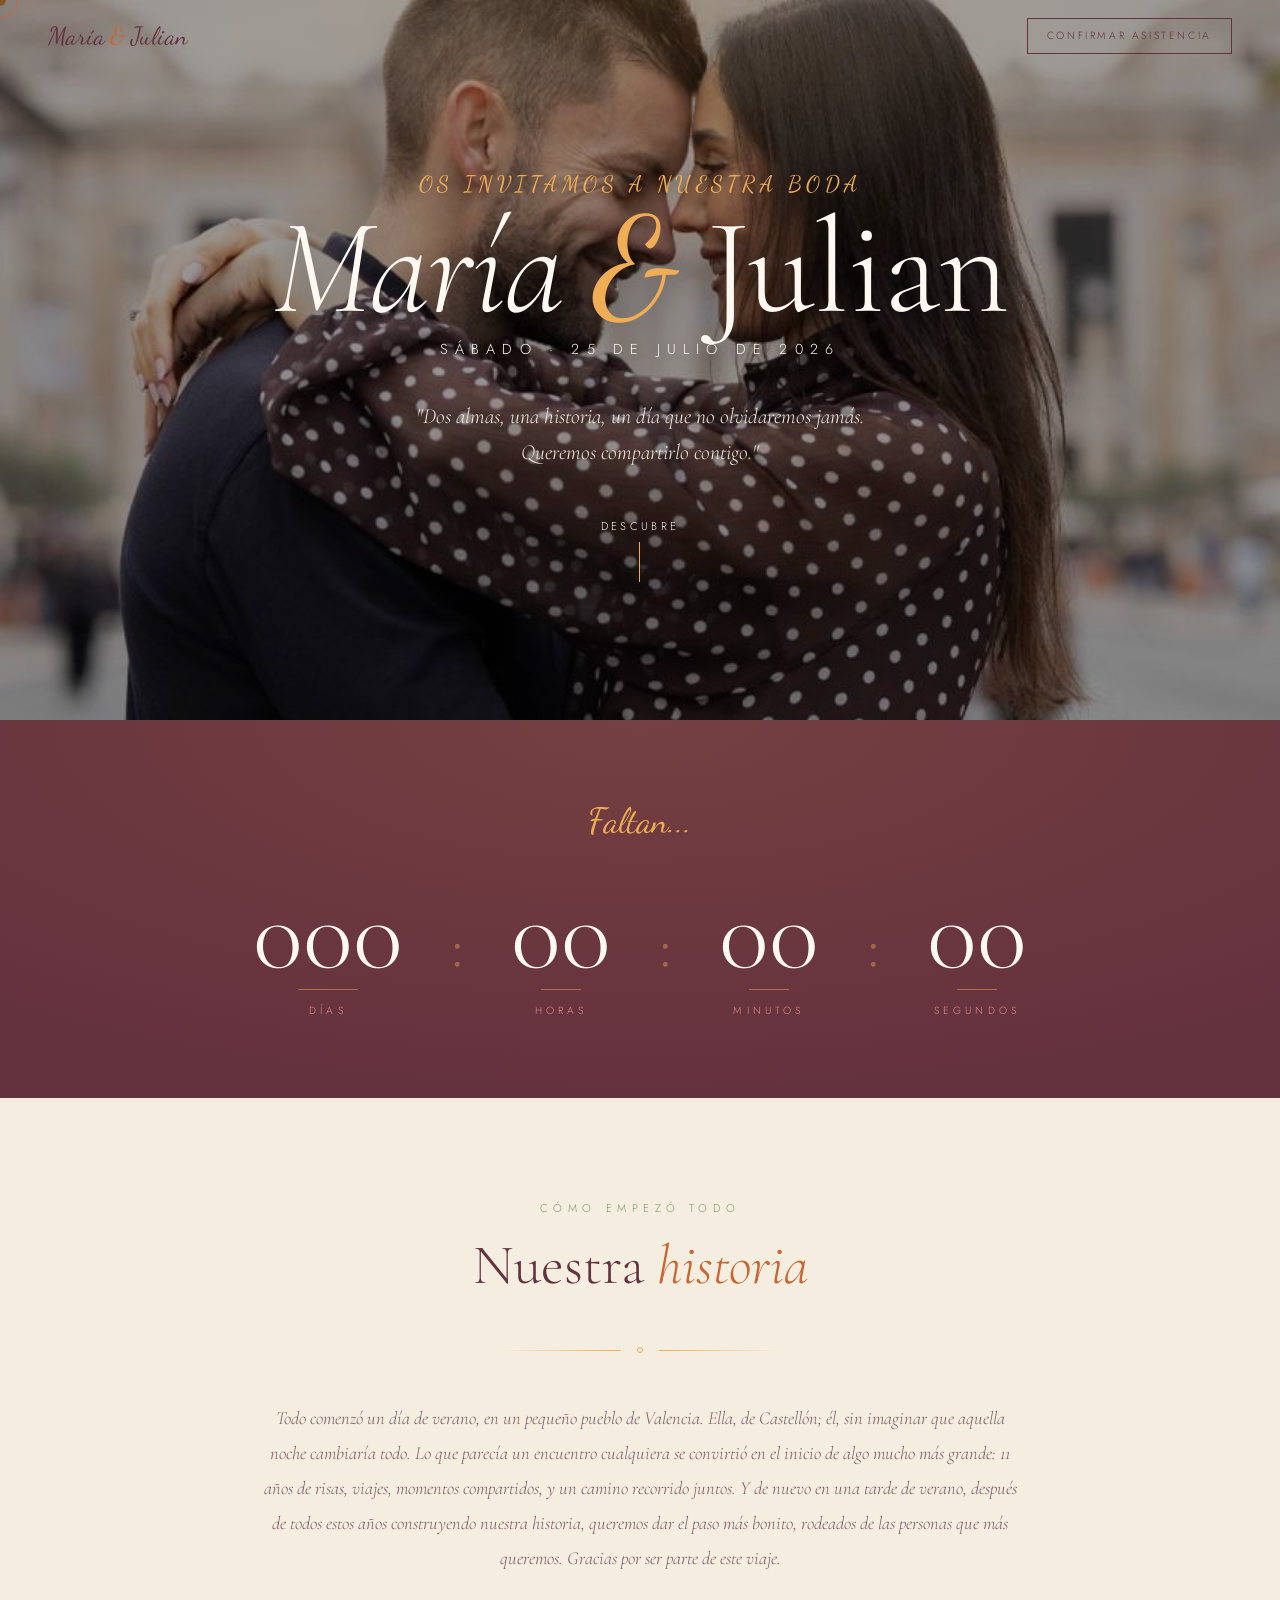
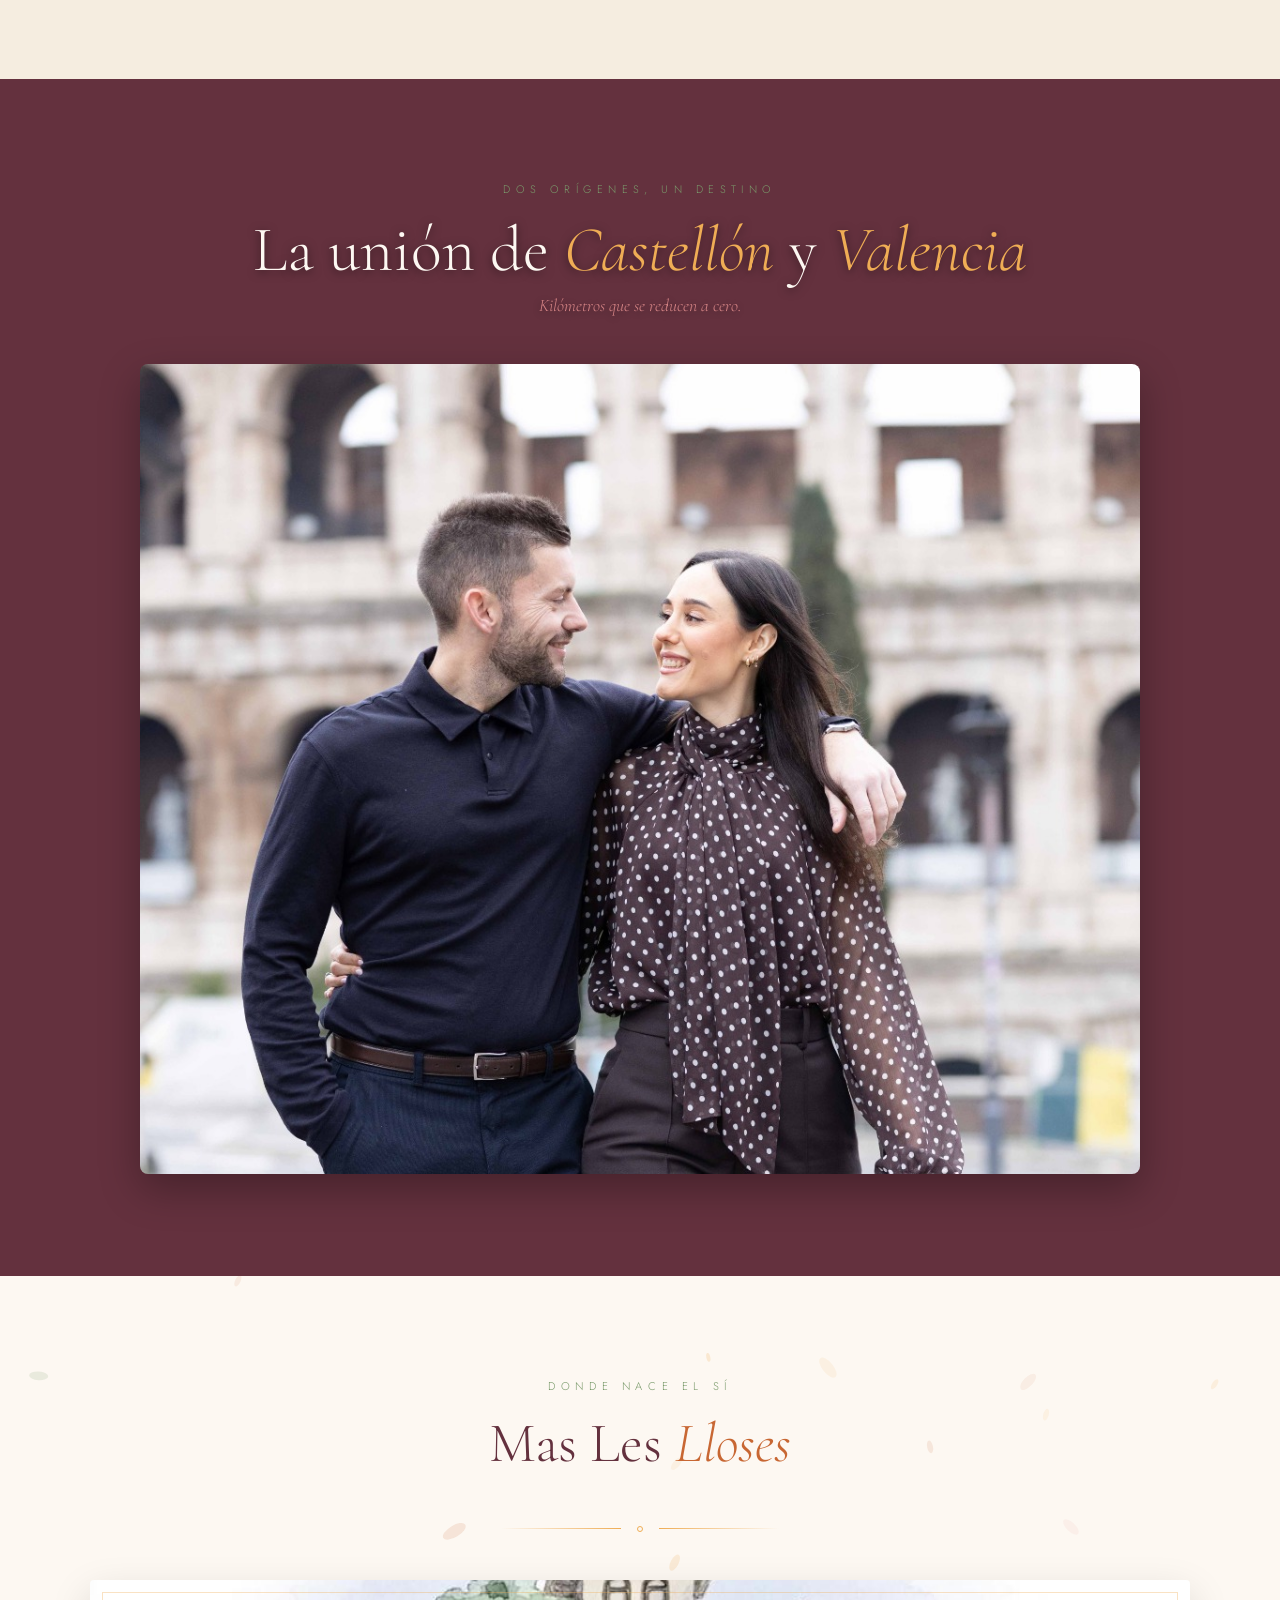
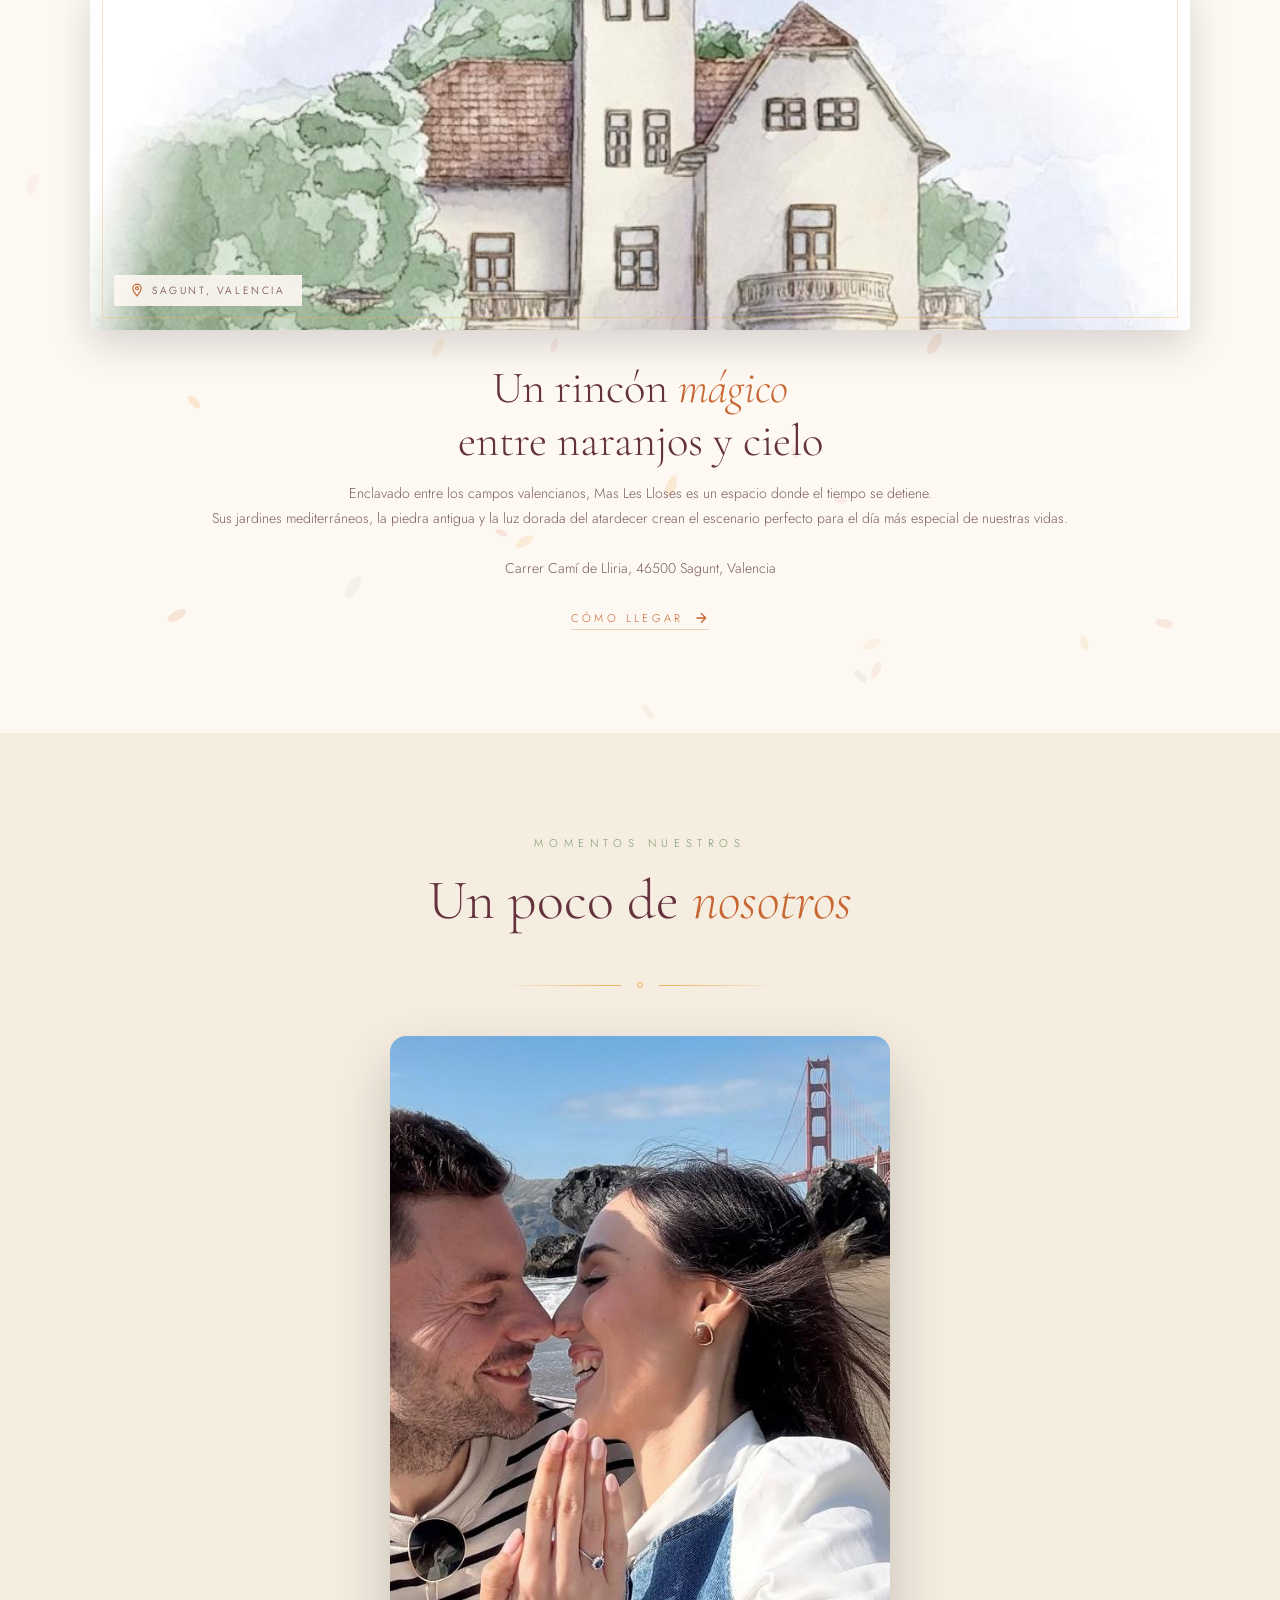
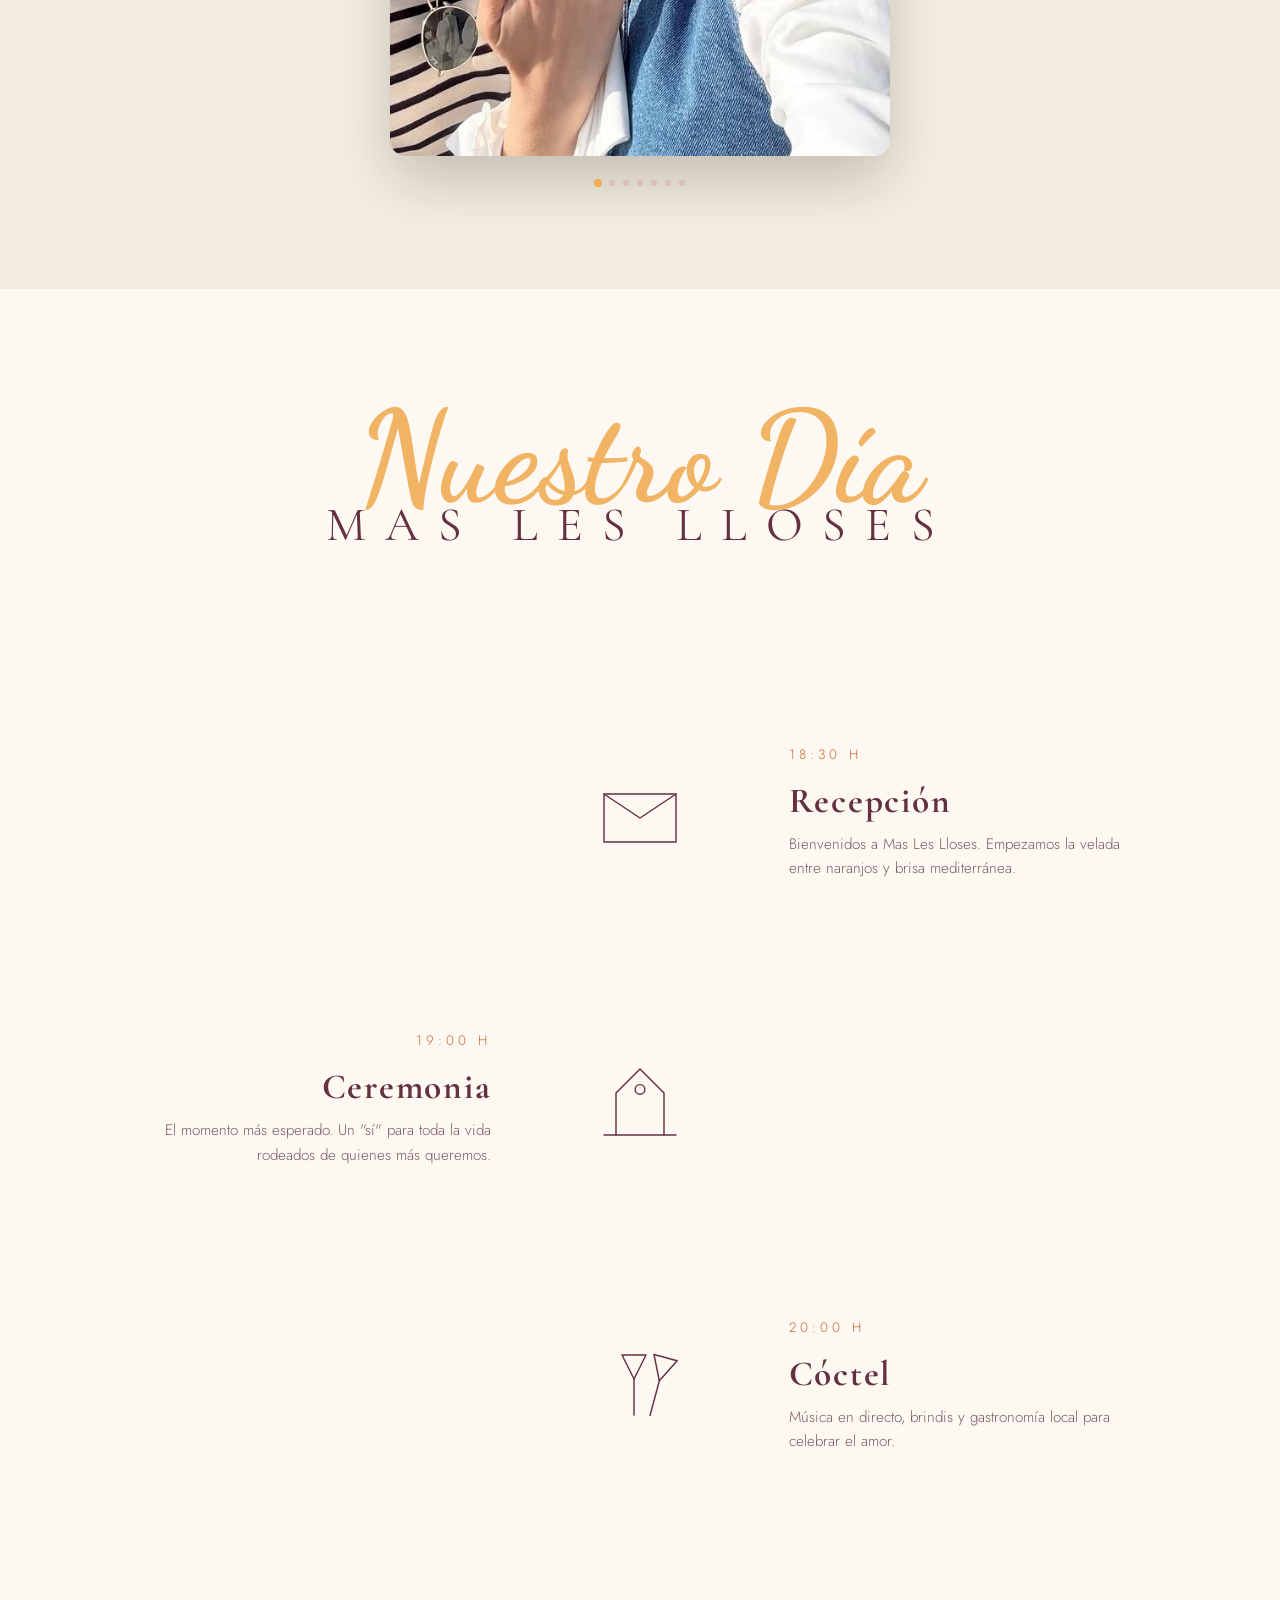
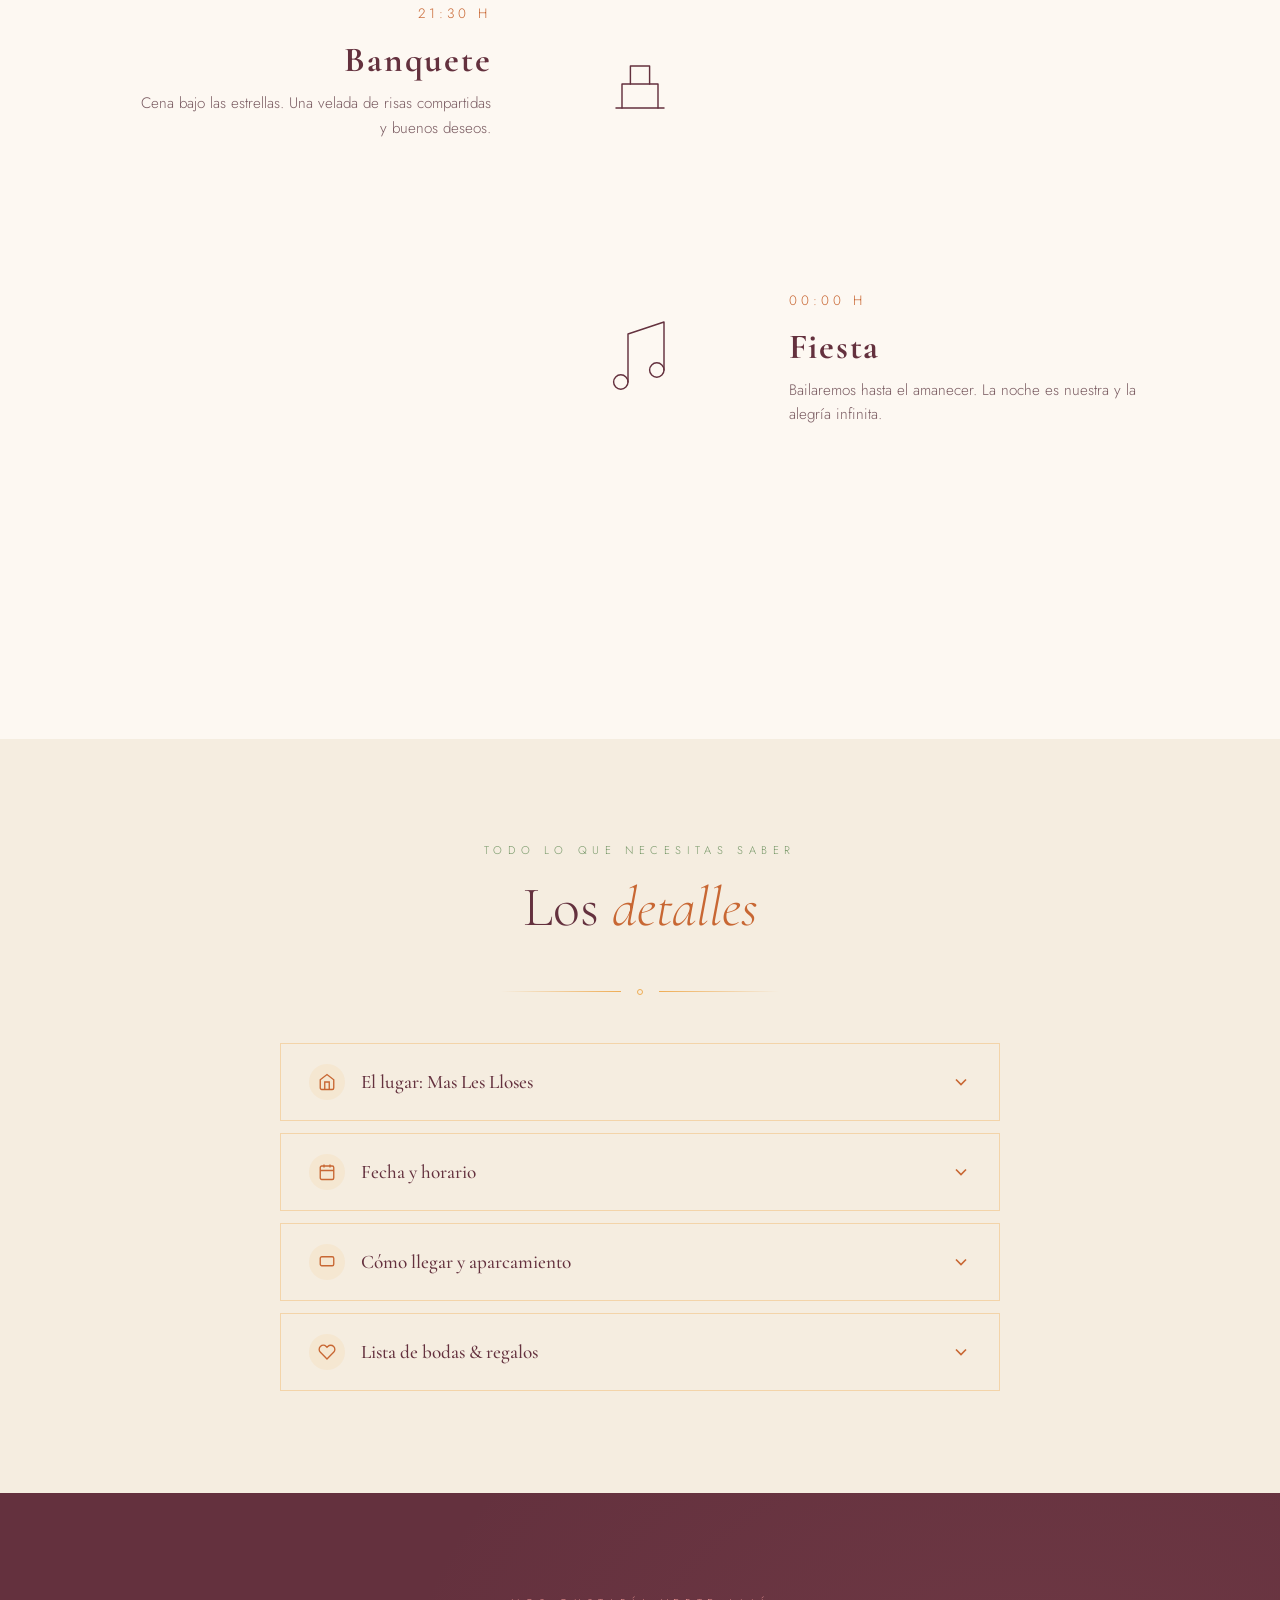
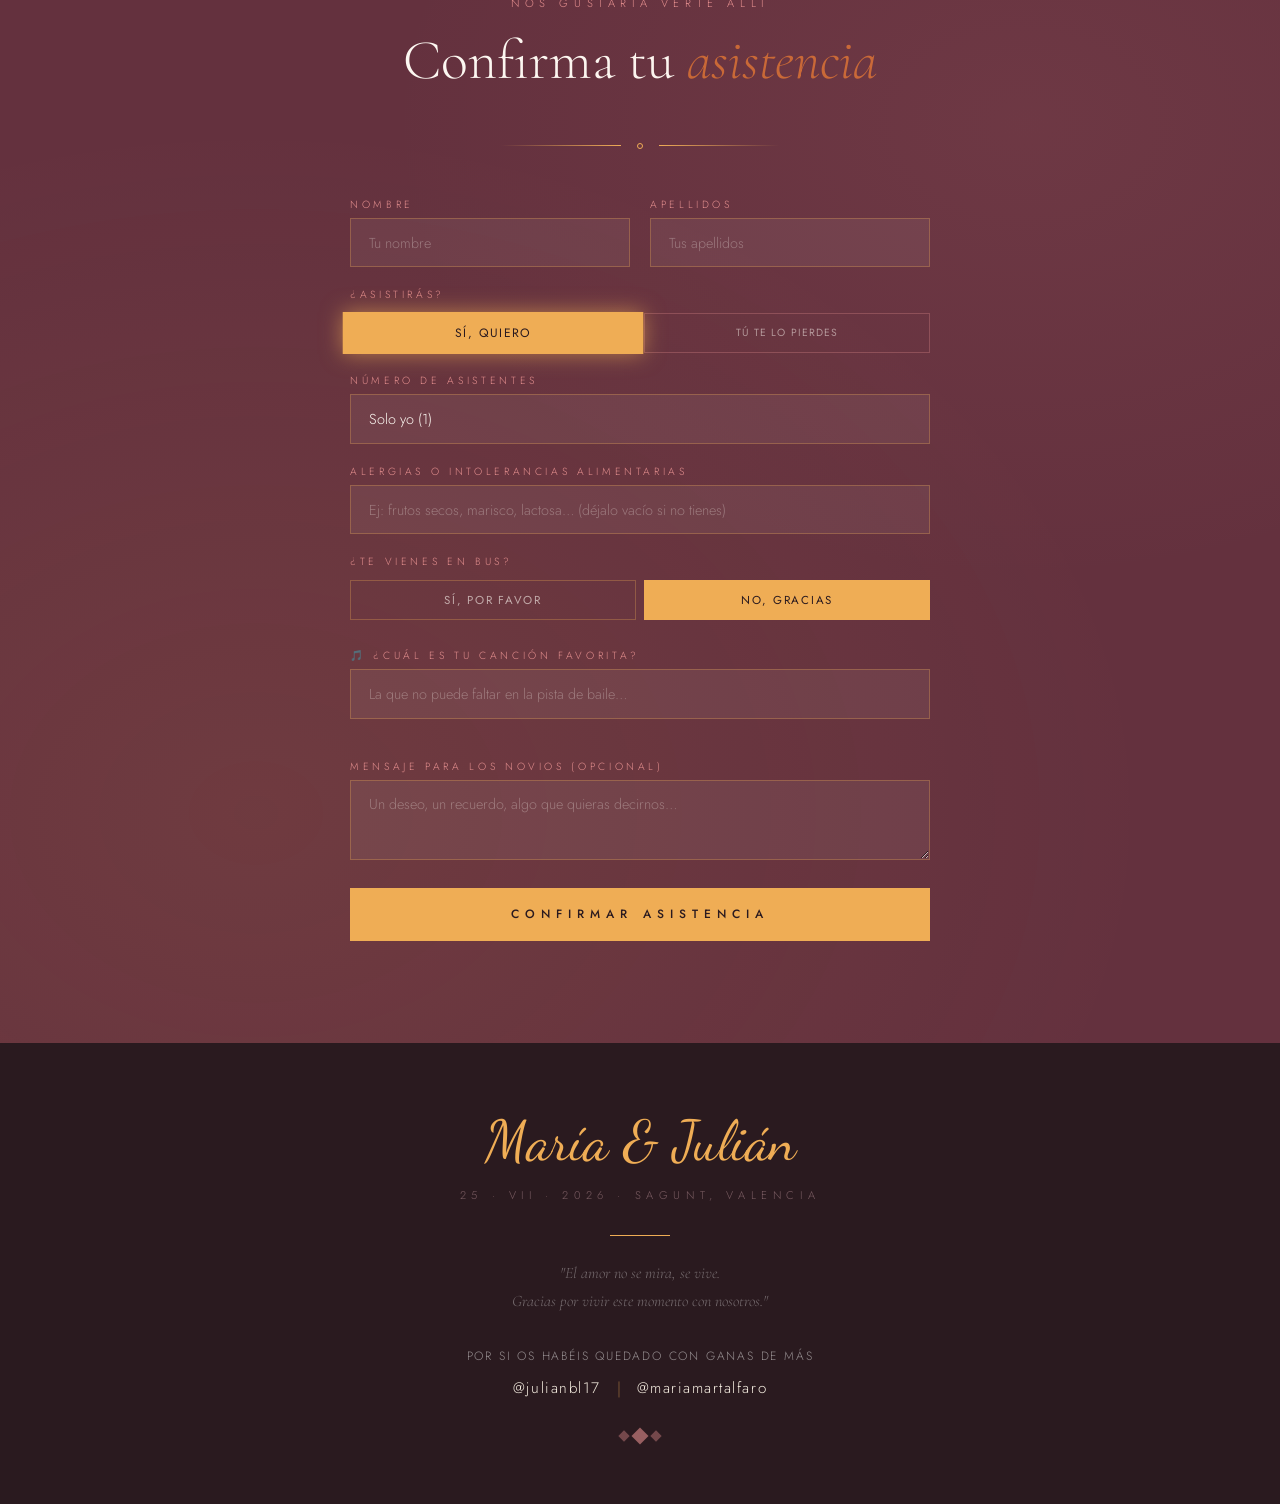
==== index.html @ cc4ea019 "Add Instagram links to footer" ====
<!DOCTYPE html>
<html lang="es">

<head>
  <meta charset="UTF-8" />
  <meta name="viewport" content="width=device-width, initial-scale=1.0" />
  <title>Boda de María y Julián | La unión perfecta entre Castellón y Valencia</title>
  <meta name="description"
    content="Acompáñanos a la boda de María y Julián el 25 de julio de 2026 en Mas Les Lloses, Sagunt. Celebramos la unión perfecta entre Castellón y Valencia.">
  <link rel="preconnect" href="https://fonts.googleapis.com" />
  <link rel="preconnect" href="https://fonts.gstatic.com" crossorigin />
  <link
    href="https://fonts.googleapis.com/css2?family=Cormorant+Garamond:ital,wght@0,300;0,400;0,500;0,600;1,300;1,400;1,500&family=Dancing+Script:wght@400;600;700&family=Jost:wght@200;300;400;500&display=swap"
    rel="stylesheet" />

  <style>
    *,
    *::before,
    *::after {
      margin: 0;
      padding: 0;
      box-sizing: border-box
    }

    :root {
      --gold: #efad55;
      --amber: #c86733;
      --burgundy: #64313e;
      --blush: #e38e8e;
      --sage: #7a9a6b;
      --cream: #fdf8f2;
      --ivory: #f5ede0;
      --dark: #2a1a1f;
      --mid: #7a5c62;
      --light-sage: #d4e4cc;
      --ff-d: 'Cormorant Garamond', serif;
      --ff-s: 'Dancing Script', cursive;
      --ff-b: 'Jost', sans-serif;
    }

    html {
      scroll-behavior: smooth;
      overflow-x: hidden
    }

    body {
      background: var(--cream);
      color: var(--dark);
      font-family: var(--ff-b);
      font-weight: 300;
      overflow-x: hidden;
      cursor: none
    }

    /* CURSOR */
    .cursor {
      position: fixed;
      width: 12px;
      height: 12px;
      background: var(--gold);
      border-radius: 50%;
      pointer-events: none;
      z-index: 9999;
      transform: translate(-50%, -50%);
      transition: transform .15s ease;
      mix-blend-mode: multiply
    }

    .cursor-ring {
      position: fixed;
      width: 36px;
      height: 36px;
      border: 1.5px solid var(--amber);
      border-radius: 50%;
      pointer-events: none;
      z-index: 9998;
      transform: translate(-50%, -50%);
      transition: width .3s, height .3s
    }

    /* PETALS */
    #petalCanvas {
      position: fixed;
      top: 0;
      left: 0;
      width: 100%;
      height: 100%;
      pointer-events: none;
      z-index: 1;
      opacity: .5
    }

    /* PROGRESS */
    #progress-bar {
      position: fixed;
      top: 0;
      left: 0;
      height: 2px;
      background: linear-gradient(to right, var(--gold), var(--amber));
      z-index: 200;
      width: 0%;
      transition: width .1s
    }

    /* ── NAV: logo izquierda ── */
    nav {
      position: fixed;
      top: 0;
      left: 0;
      right: 0;
      z-index: 100;
      padding: 1.1rem clamp(1.2rem, 4vw, 3rem);
      display: flex;
      align-items: center;
      justify-content: flex-start;
      transition: background .4s, backdrop-filter .4s;
    }

    nav.scrolled {
      background: rgba(253, 248, 242, .93);
      backdrop-filter: blur(12px);
      box-shadow: 0 1px 0 rgba(239, 173, 85, .25)
    }

    .nav-logo {
      font-family: var(--ff-s);
      font-size: 1.55rem;
      color: var(--burgundy);
      text-decoration: none;
      cursor: pointer;
      letter-spacing: .02em;
      display: flex;
      align-items: center;
      gap: .15em;
    }

    .nav-logo .logo-amp {
      font-family: 'Dancing Script', cursive;
      font-weight: 400;
      font-size: 1.55rem;
      color: var(--amber);
      line-height: 1;
      margin: 0 .05em;
    }

    .nav-cta {
      font-family: var(--ff-b);
      font-size: .65rem;
      letter-spacing: .25em;
      text-transform: uppercase;
      color: var(--burgundy);
      text-decoration: none;
      border: 1px solid var(--burgundy);
      padding: .6rem 1.2rem;
      transition: all .3s;
      cursor: pointer;
      margin-left: auto
    }

    .nav-cta:hover {
      background: var(--burgundy);
      color: var(--cream)
    }

    /* HERO */
    .hero {
      min-height: 80vh;
      display: flex;
      align-items: center;
      justify-content: center;
      flex-direction: column;
      position: relative;
      background: linear-gradient(rgba(0, 0, 0, 0.4), rgba(0, 0, 0, 0.4)), url('img/portada.jpg.jpeg');
      background-size: cover;
      background-position: center;
      overflow: hidden;
      padding: 5rem 2rem 3rem;
      z-index: 2
    }

    .hero::before {
      content: '';
      position: absolute;
      inset: 0;
      background: radial-gradient(ellipse 80% 60% at 50% 0%, rgba(239, 173, 85, 0.15), transparent 70%)
    }

    .hero-ornament {
      font-family: var(--ff-s);
      font-size: clamp(1rem, 3vw, 1.4rem);
      color: var(--gold);
      letter-spacing: .2em;
      text-transform: uppercase;
      opacity: 0;
      animation: fadeUp .8s ease .2s forwards;
      text-shadow: 0 2px 10px rgba(0, 0, 0, 0.3)
    }

    .hero-names {
      font-family: var(--ff-d);
      font-size: clamp(3.5rem, 11vw, 8.5rem);
      font-weight: 300;
      line-height: .92;
      color: var(--cream);
      text-align: center;
      margin: .5rem 0 .6rem;
      opacity: 0;
      animation: fadeUp .9s ease .4s forwards;
      letter-spacing: -.01em;
      text-shadow: 0 10px 30px rgba(0, 0, 0, 0.4)
    }

    /* ── & grande y visible en el hero ── */
    .hero-ampersand {
      display: block;
      font-family: var(--ff-d);
      font-style: italic;
      font-weight: 300;
      font-size: clamp(3rem, 10vw, 8rem);
      color: var(--blush);
      line-height: .95;
      opacity: .85;
      letter-spacing: -.02em;
    }

    .hero-date {
      font-family: var(--ff-b);
      font-size: clamp(.7rem, 1.8vw, .9rem);
      letter-spacing: .5em;
      text-transform: uppercase;
      color: var(--cream);
      margin-bottom: 2.5rem;
      opacity: 0;
      animation: fadeUp .9s ease .6s forwards;
      text-shadow: 0 2px 10px rgba(0, 0, 0, 0.3)
    }

    .hero-divider {
      display: flex;
      align-items: center;
      gap: 1rem;
      margin: 1.2rem 0;
      opacity: 0;
      animation: fadeUp .9s ease .8s forwards
    }

    .hero-divider span {
      height: 1px;
      width: clamp(60px, 12vw, 140px);
      background: linear-gradient(to right, transparent, var(--gold), transparent)
    }

    .hero-divider svg {
      width: 26px;
      height: 26px;
      fill: var(--gold);
      stroke: none
    }

    .hero-tagline {
      font-family: var(--ff-d);
      font-style: italic;
      font-size: clamp(1rem, 2.5vw, 1.35rem);
      color: var(--ivory);
      text-align: center;
      max-width: 480px;
      line-height: 1.65;
      opacity: 0;
      animation: fadeUp .9s ease 1s forwards;
      margin-bottom: 3rem;
      text-shadow: 0 4px 15px rgba(0, 0, 0, 0.3)
    }

    .scroll-cta {
      display: flex;
      flex-direction: column;
      align-items: center;
      gap: .5rem;
      opacity: 0;
      animation: fadeUp .9s ease 1.2s forwards;
      font-family: var(--ff-b);
      font-size: .7rem;
      letter-spacing: .3em;
      text-transform: uppercase;
      color: var(--cream)
    }

    .scroll-cta .arrow-down {
      width: 1px;
      height: 40px;
      background: var(--gold);
      animation: scrollPulse 1.8s ease-in-out infinite
    }

    /* COUNTDOWN */
    .countdown-section {
      background: var(--burgundy);
      padding: 5rem 2rem;
      text-align: center;
      position: relative;
      z-index: 2;
      overflow: hidden
    }

    .countdown-section::before {
      content: '';
      position: absolute;
      inset: 0;
      background: radial-gradient(ellipse 80% 100% at 50% 0%, rgba(239, 173, 85, .12), transparent)
    }

    .countdown-label {
      font-family: var(--ff-s);
      font-size: clamp(1.5rem, 4vw, 2.2rem);
      color: var(--gold);
      margin-bottom: 2.5rem;
      position: relative
    }

    .countdown-grid {
      display: flex;
      justify-content: center;
      gap: clamp(1rem, 4vw, 3rem);
      flex-wrap: wrap;
      position: relative
    }

    .countdown-item {
      display: flex;
      flex-direction: column;
      align-items: center;
      gap: .3rem
    }

    .countdown-num {
      font-family: var(--ff-d);
      font-size: clamp(3rem, 9vw, 6.5rem);
      font-weight: 300;
      color: var(--cream);
      line-height: 1;
      position: relative
    }

    .countdown-num::after {
      content: '';
      position: absolute;
      bottom: -4px;
      left: 50%;
      transform: translateX(-50%);
      width: 40%;
      height: 1px;
      background: var(--gold);
      opacity: .5
    }

    .countdown-unit {
      font-family: var(--ff-b);
      font-size: .65rem;
      letter-spacing: .4em;
      text-transform: uppercase;
      color: var(--blush);
      margin-top: .75rem
    }

    .countdown-sep {
      font-family: var(--ff-d);
      font-size: clamp(2rem, 6vw, 4rem);
      color: var(--gold);
      opacity: .4;
      align-self: center;
      margin-top: -.5rem
    }

    /* SECTION */
    .section {
      padding: clamp(4rem, 8vw, 8rem) clamp(1.5rem, 6vw, 8rem);
      position: relative;
      z-index: 2
    }

    .section-label {
      font-family: var(--ff-b);
      font-size: .7rem;
      letter-spacing: .5em;
      text-transform: uppercase;
      color: var(--sage);
      text-align: center;
      margin-bottom: 1rem
    }

    .section-title {
      font-family: var(--ff-d);
      font-size: clamp(2rem, 5vw, 3.5rem);
      font-weight: 300;
      color: var(--burgundy);
      text-align: center;
      margin-bottom: 3rem;
      line-height: 1.2
    }

    .section-title em {
      font-style: italic;
      color: var(--amber)
    }

    .thin-rule {
      display: flex;
      align-items: center;
      gap: 1rem;
      justify-content: center;
      margin-bottom: 3rem
    }

    .thin-rule::before,
    .thin-rule::after {
      content: '';
      flex: 1;
      max-width: 120px;
      height: 1px;
      background: linear-gradient(to right, transparent, var(--gold))
    }

    .thin-rule::after {
      background: linear-gradient(to left, transparent, var(--gold))
    }

    .thin-rule span {
      width: 6px;
      height: 6px;
      border: 1.5px solid var(--gold);
      border-radius: 50%;
      display: block
    }

    /* HISTORIA */
    .historia-section {
      background: var(--ivory)
    }

    .historia-inner {
      max-width: 760px;
      margin: 0 auto;
      display: grid;
      gap: 3rem
    }

    .historia-text {
      font-size: clamp(1rem, 1.8vw, 1.15rem);
      line-height: 1.9;
      color: var(--mid);
      text-align: center;
      font-family: var(--ff-d);
      font-style: italic
    }

    .historia-quote {
      font-family: var(--ff-s);
      font-size: clamp(1.4rem, 3.5vw, 2rem);
      color: var(--amber);
      text-align: center;
      position: relative;
      padding: 1.5rem 2rem
    }

    .historia-quote::before,
    .historia-quote::after {
      content: '"';
      font-size: 4rem;
      color: var(--blush);
      opacity: .3;
      position: absolute;
      line-height: 1
    }

    .historia-quote::before {
      top: -.5rem;
      left: .5rem
    }

    .historia-quote::after {
      content: '"';
      bottom: -1.5rem;
      right: .5rem
    }

    /* TIMELINE NUEVO */
    .timeline-section {
      background: var(--cream);
      position: relative;
    }

    .scroll-svg-container {
      position: absolute;
      top: 0;
      left: 50%;
      transform: translateX(-50%);
      width: 100px;
      height: 100%;
      z-index: 1;
      pointer-events: none;
    }

    .scroll-path {
      fill: none;
      stroke: var(--gold);
      stroke-width: 1.5;
      stroke-linecap: round;
      filter: drop-shadow(0 0 5px rgba(239, 173, 85, 0.4));
    }

    .timeline-wrapper {
      position: relative;
      max-width: 1200px;
      margin: 0 auto;
      padding: 60px 20px;
      z-index: 10;
    }

    .event-item {
      display: flex;
      align-items: center;
      justify-content: center;
      margin-bottom: 150px;
      opacity: 0;
      transform: translateY(50px);
      transition: all 1s cubic-bezier(0.2, 0.8, 0.2, 1);
    }

    .event-item.in-view {
      opacity: 1;
      transform: translateY(0);
    }

    .event-content {
      width: 40%;
      padding: 0 40px;
    }

    .event-item:nth-child(odd) .event-content {
      text-align: right;
      order: 1;
    }

    .event-item:nth-child(odd) .spacer {
      order: 3;
    }

    .event-item:nth-child(even) .event-content {
      text-align: left;
      order: 3;
    }

    .event-item:nth-child(even) .spacer {
      order: 1;
    }

    .event-icon-wrapper {
      width: 20%;
      min-width: 180px;
      display: flex;
      justify-content: center;
      align-items: center;
      position: relative;
      order: 2;
      z-index: 10;
    }

    .icon-svg {
      width: 120px;
      height: 120px;
      stroke: var(--burgundy);
      stroke-width: 1.2;
      fill: none;
      stroke-linecap: round;
      stroke-linejoin: round;
      transition: all 0.6s ease;
    }

    .event-item:hover .icon-svg {
      stroke: var(--amber);
      transform: scale(1.1);
    }

    .watercolor-blob {
      position: absolute;
      width: 160px;
      height: 160px;
      background: radial-gradient(circle, rgba(239, 173, 85, 0.15) 0%, rgba(253, 248, 242, 0) 75%);
      border-radius: 50%;
      top: 50%;
      left: 50%;
      transform: translate(-50%, -50%) scale(0.5);
      opacity: 0;
      transition: all 0.8s ease;
      z-index: -1;
    }

    .event-item:hover .watercolor-blob {
      transform: translate(-50%, -50%) scale(1.3);
      opacity: 1;
    }

    .time-badge {
      font-family: var(--ff-b);
      font-size: .85rem;
      letter-spacing: 0.3em;
      color: var(--amber);
      display: block;
      margin-bottom: 15px;
    }

    .event-title {
      font-family: var(--ff-d);
      font-size: 2.2rem;
      margin-bottom: 10px;
      color: var(--burgundy);
      letter-spacing: 0.05em;
    }

    .event-desc {
      font-size: 0.95rem;
      font-family: var(--ff-b);
      font-weight: 300;
      line-height: 1.6;
      color: var(--mid);
    }

    .spacer {
      width: 40%;
    }

    @media (max-width: 768px) {
      .scroll-svg-container {
        left: 50px;
        transform: none;
      }

      .event-item {
        flex-direction: column;
        align-items: flex-start;
        padding-left: 100px;
        margin-bottom: 100px;
      }

      .event-icon-wrapper {
        position: absolute;
        left: -10px;
        top: -20px;
        width: 120px;
        min-width: 120px;
      }

      .icon-svg {
        width: 80px;
        height: 80px;
      }

      .watercolor-blob {
        width: 120px;
        height: 120px;
      }

      .event-content,
      .event-item:nth-child(even) .event-content,
      .event-item:nth-child(odd) .event-content {
        width: 100%;
        text-align: left;
        order: 2;
        padding: 0;
      }

      .spacer {
        display: none;
      }
    }

    /* CARRUSEL */
    .carousel-section {
      background: var(--ivory);
      overflow: hidden
    }

    .carousel-wrap {
      position: relative;
      max-width: 500px;
      margin: 0 auto;
      overflow: hidden;
      border-radius: 16px;
      box-shadow: 0 25px 60px rgba(0, 0, 0, 0.2)
    }

    .carousel-track {
      display: flex;
      overflow-x: auto;
      scroll-snap-type: x mandatory;
      scrollbar-width: none;
      /* Hide scrollbar Firefox */
      -ms-overflow-style: none;
      /* Hide scrollbar IE/Edge */
      transition: transform .8s cubic-bezier(.77, 0, .175, 1)
    }

    .carousel-track::-webkit-scrollbar {
      display: none;
      /* Hide scrollbar Chrome/Safari */
    }

    .carousel-slide {
      min-width: 100%;
      width: 100%;
      position: relative;
      height: 80vh;
      overflow: hidden;
      flex-shrink: 0;
      scroll-snap-align: center;
    }

    .carousel-slide img {
      width: 100%;
      height: 100%;
      object-fit: cover;
      display: block;
      transition: transform 6s ease
    }

    .carousel-slide.active img {
      transform: scale(1.04)
    }

    .carousel-placeholder {
      width: 100%;
      height: 100%;
      background: linear-gradient(135deg, rgba(239, 173, 85, .15), rgba(122, 154, 107, .2), rgba(100, 49, 62, .12));
      display: flex;
      flex-direction: column;
      align-items: center;
      justify-content: center;
      gap: 1rem;
      border: 1px dashed rgba(239, 173, 85, .4)
    }

    .carousel-placeholder svg {
      width: 42px;
      height: 42px;
      stroke: var(--blush);
      stroke-width: 1.2;
      fill: none;
      opacity: .6
    }

    .carousel-placeholder span {
      font-family: var(--ff-b);
      font-size: .72rem;
      letter-spacing: .3em;
      text-transform: uppercase;
      color: var(--mid);
      opacity: .7
    }

    .carousel-placeholder .slide-num {
      font-family: var(--ff-d);
      font-size: 3rem;
      font-weight: 300;
      color: var(--gold);
      opacity: .3;
      line-height: 1
    }

    .carousel-caption {
      position: absolute;
      bottom: 0;
      left: 0;
      right: 0;
      padding: 2rem 2.5rem 1.5rem;
      background: linear-gradient(to top, rgba(42, 26, 31, .65), transparent);
      opacity: 0;
      transition: opacity .4s
    }

    .carousel-slide.active .carousel-caption {
      opacity: 1
    }

    .carousel-caption p {
      font-family: var(--ff-d);
      font-style: italic;
      font-size: 1.1rem;
      color: var(--cream)
    }

    .carousel-dots {
      display: flex;
      justify-content: center;
      gap: .5rem;
      margin-top: 1.5rem
    }

    .carousel-dot {
      width: 6px;
      height: 6px;
      border-radius: 50%;
      background: var(--blush);
      opacity: .35;
      cursor: none;
      transition: all .3s;
      border: none;
      padding: 0
    }

    .carousel-dot.active {
      background: var(--gold);
      opacity: 1;
      transform: scale(1.4)
    }

    /* Arrows removed as requested */
    .carousel-arrows {
      display: none;
    }

    /* VENUE */
    .venue-section {
      background: var(--cream)
    }

    .venue-inner {
      max-width: 1100px;
      margin: 0 auto;
      display: flex;
      flex-direction: column;
      gap: 2rem;
      align-items: center;
      text-align: center
    }

    .venue-img-wrap {
      position: relative;
      overflow: hidden
    }

    .venue-img-wrap::before {
      content: '';
      position: absolute;
      inset: 12px;
      border: 1px solid rgba(239, 173, 85, .35);
      z-index: 1;
      pointer-events: none
    }

    .venue-placeholder {
      width: 100%;
      aspect-ratio: 4/3;
      background: linear-gradient(135deg, rgba(122, 154, 107, .2), rgba(239, 173, 85, .15), rgba(100, 49, 62, .1));
      display: flex;
      flex-direction: column;
      align-items: center;
      justify-content: center;
      gap: 1rem;
      border: 1px dashed rgba(239, 173, 85, .4)
    }

    .venue-placeholder svg {
      width: 40px;
      height: 40px;
      stroke: var(--blush);
      stroke-width: 1.2;
      fill: none;
      opacity: .7
    }

    .venue-placeholder span {
      font-family: var(--ff-b);
      font-size: .7rem;
      letter-spacing: .25em;
      text-transform: uppercase;
      color: var(--mid);
      opacity: .7
    }

    .venue-tag {
      position: absolute;
      bottom: 1.5rem;
      left: 1.5rem;
      z-index: 2;
      background: rgba(253, 248, 242, .9);
      backdrop-filter: blur(6px);
      padding: .5rem 1rem;
      display: flex;
      align-items: center;
      gap: .5rem;
      font-family: var(--ff-b);
      font-size: .65rem;
      letter-spacing: .25em;
      text-transform: uppercase;
      color: var(--burgundy)
    }

    .venue-tag svg {
      width: 14px;
      height: 14px;
      stroke: var(--amber);
      stroke-width: 2;
      fill: none
    }

    .venue-info h3 {
      font-family: var(--ff-d);
      font-size: clamp(1.8rem, 4vw, 2.8rem);
      font-weight: 300;
      color: var(--burgundy);
      line-height: 1.2;
      margin-bottom: .75rem
    }

    .venue-info h3 em {
      font-style: italic;
      color: var(--amber)
    }

    .venue-info p {
      font-family: var(--ff-b);
      font-size: .88rem;
      color: var(--mid);
      line-height: 1.8;
      margin-bottom: 1.5rem
    }

    .venue-cta {
      display: inline-flex;
      align-items: center;
      gap: .6rem;
      font-family: var(--ff-b);
      font-size: .7rem;
      letter-spacing: .3em;
      text-transform: uppercase;
      color: var(--amber);
      text-decoration: none;
      cursor: none;
      border-bottom: 1px solid rgba(200, 103, 51, .3);
      padding-bottom: .2rem;
      transition: border-color .3s
    }

    .venue-cta:hover {
      border-color: var(--amber)
    }

    .venue-cta svg {
      width: 16px;
      height: 16px;
      stroke: var(--amber);
      stroke-width: 2;
      fill: none
    }

    /* MUSIC */
    .music-section {
      background: var(--dark);
      padding: 3.5rem clamp(1.5rem, 6vw, 8rem);
      position: relative;
      z-index: 2;
      overflow: hidden
    }

    .music-section::before {
      content: '';
      position: absolute;
      inset: 0;
      background: radial-gradient(ellipse 60% 80% at 30% 50%, rgba(239, 173, 85, .07), transparent), radial-gradient(ellipse 40% 60% at 80% 20%, rgba(227, 142, 142, .06), transparent)
    }

    .music-inner {
      max-width: 700px;
      margin: 0 auto;
      display: flex;
      flex-direction: column;
      align-items: center;
      gap: 2rem
    }

    .music-eyebrow {
      font-family: var(--ff-b);
      font-size: .65rem;
      letter-spacing: .5em;
      text-transform: uppercase;
      color: var(--sage)
    }

    .music-title {
      font-family: var(--ff-d);
      font-size: clamp(1.6rem, 4vw, 2.8rem);
      font-weight: 300;
      color: var(--cream);
      text-align: center;
      line-height: 1.2
    }

    .music-title em {
      font-style: italic;
      color: var(--gold)
    }

    .music-subtitle {
      font-family: var(--ff-d);
      font-style: italic;
      font-size: 1rem;
      color: var(--blush);
      text-align: center;
      opacity: .8
    }

    .music-notice {
      font-family: var(--ff-b);
      font-size: .72rem;
      color: rgba(253, 248, 242, .4);
      text-align: center;
      letter-spacing: .05em;
      margin-top: -.5rem
    }

    .music-player {
      width: 100%;
      background: rgba(255, 255, 255, .04);
      border: 1px solid rgba(239, 173, 85, .2);
      padding: 1.75rem 2rem;
      display: flex;
      flex-direction: column;
      gap: 1.25rem;
      position: relative;
      backdrop-filter: blur(8px)
    }

    .music-track-info {
      display: flex;
      align-items: center;
      gap: 1.25rem
    }

    .music-vinyl {
      width: 56px;
      height: 56px;
      border-radius: 50%;
      background: conic-gradient(#1a1a1a 0deg, #2a2a2a 60deg, #1a1a1a 120deg, #222 180deg, #1a1a1a 240deg, #2a2a2a 300deg, #1a1a1a 360deg);
      border: 3px solid rgba(239, 173, 85, .25);
      display: flex;
      align-items: center;
      justify-content: center;
      flex-shrink: 0;
      position: relative
    }

    .music-vinyl::after {
      content: '';
      width: 14px;
      height: 14px;
      border-radius: 50%;
      background: var(--dark);
      border: 2px solid rgba(239, 173, 85, .4);
      position: absolute
    }

    .music-vinyl.spinning {
      animation: spin 2.5s linear infinite
    }

    .music-track-text {
      flex: 1;
      min-width: 0
    }

    .music-song-name {
      font-family: var(--ff-d);
      font-size: 1.15rem;
      color: var(--cream);
      font-weight: 500;
      white-space: nowrap;
      overflow: hidden;
      text-overflow: ellipsis
    }

    .music-artist {
      font-family: var(--ff-b);
      font-size: .72rem;
      letter-spacing: .2em;
      color: var(--blush);
      text-transform: uppercase;
      margin-top: .2rem
    }

    .music-controls {
      display: flex;
      align-items: center;
      justify-content: center;
      gap: 1.5rem
    }

    .music-btn {
      background: none;
      border: none;
      cursor: none;
      display: flex;
      align-items: center;
      justify-content: center;
      transition: transform .2s, opacity .2s;
      opacity: .6
    }

    .music-btn:hover {
      opacity: 1;
      transform: scale(1.1)
    }

    .music-btn svg {
      stroke: var(--cream);
      fill: none;
      stroke-width: 1.8;
      width: 20px;
      height: 20px
    }

    .music-btn.play-btn {
      width: 52px;
      height: 52px;
      border-radius: 50%;
      background: var(--gold);
      opacity: 1;
      transition: background .3s, transform .2s
    }

    .music-btn.play-btn:hover {
      background: #f7c070;
      transform: scale(1.08)
    }

    .music-btn.play-btn svg {
      stroke: var(--dark);
      width: 22px;
      height: 22px
    }

    .music-progress-wrap {
      display: flex;
      flex-direction: column;
      gap: .4rem
    }

    .music-progress-bar {
      width: 100%;
      height: 3px;
      background: rgba(255, 255, 255, .1);
      border-radius: 2px;
      position: relative;
      overflow: hidden
    }

    .music-progress-fill {
      height: 100%;
      background: linear-gradient(to right, var(--gold), var(--amber));
      width: 0%;
      border-radius: 2px
    }

    .music-times {
      display: flex;
      justify-content: space-between;
      font-family: var(--ff-b);
      font-size: .65rem;
      color: rgba(255, 255, 255, .35);
      letter-spacing: .05em
    }

    .music-wave {
      display: flex;
      align-items: center;
      justify-content: center;
      gap: 3px;
      height: 28px
    }

    .music-wave span {
      display: block;
      width: 3px;
      border-radius: 2px;
      background: var(--gold);
      animation: wave 1.2s ease-in-out infinite;
      opacity: .7
    }

    .music-wave span:nth-child(1) {
      height: 8px;
      animation-delay: 0s
    }

    .music-wave span:nth-child(2) {
      height: 18px;
      animation-delay: .1s
    }

    .music-wave span:nth-child(3) {
      height: 24px;
      animation-delay: .2s
    }

    .music-wave span:nth-child(4) {
      height: 14px;
      animation-delay: .3s
    }

    .music-wave span:nth-child(5) {
      height: 22px;
      animation-delay: .15s
    }

    .music-wave span:nth-child(6) {
      height: 10px;
      animation-delay: .25s
    }

    .music-wave span:nth-child(7) {
      height: 20px;
      animation-delay: .05s
    }

    .music-wave.paused span {
      animation-play-state: paused
    }

    .music-playlist {
      width: 100%;
      display: flex;
      flex-direction: column;
      gap: .4rem;
      max-height: 180px;
      overflow-y: auto
    }

    .music-playlist::-webkit-scrollbar {
      width: 3px
    }

    .music-playlist::-webkit-scrollbar-thumb {
      background: rgba(239, 173, 85, .3);
      border-radius: 2px
    }

    .playlist-item {
      display: flex;
      align-items: center;
      gap: .75rem;
      padding: .5rem .75rem;
      border-radius: 2px;
      cursor: none;
      transition: background .2s;
      border: 1px solid transparent
    }

    .playlist-item:hover {
      background: rgba(255, 255, 255, .05)
    }

    .playlist-item.playing {
      background: rgba(239, 173, 85, .08);
      border-color: rgba(239, 173, 85, .2)
    }

    .playlist-num {
      font-family: var(--ff-b);
      font-size: .65rem;
      color: rgba(255, 255, 255, .25);
      width: 16px;
      text-align: center
    }

    .playlist-item.playing .playlist-num {
      color: var(--gold)
    }

    .playlist-name {
      font-family: var(--ff-b);
      font-size: .8rem;
      color: rgba(255, 255, 255, .6);
      flex: 1
    }

    .playlist-item.playing .playlist-name {
      color: var(--cream)
    }

    .playlist-dur {
      font-family: var(--ff-b);
      font-size: .65rem;
      color: rgba(255, 255, 255, .25)
    }

    /* youtube hidden iframe */
    #yt-iframe {
      position: absolute;
      width: 1px;
      height: 1px;
      opacity: 0;
      pointer-events: none;
      top: -9999px
    }

    /* DETALLES */
    .details-section {
      background: var(--ivory)
    }

    .accordion {
      max-width: 720px;
      margin: 0 auto;
      display: flex;
      flex-direction: column;
      gap: .75rem
    }

    .accordion-item {
      border: 1px solid rgba(239, 173, 85, .4);
      overflow: hidden;
      transition: border-color .3s
    }

    .accordion-item:hover {
      border-color: var(--gold)
    }

    .accordion-trigger {
      width: 100%;
      display: flex;
      align-items: center;
      justify-content: space-between;
      padding: 1.25rem 1.75rem;
      background: transparent;
      cursor: none;
      border: none;
      outline: none;
      text-align: left;
      gap: 1rem
    }

    .accordion-trigger-left {
      display: flex;
      align-items: center;
      gap: 1rem
    }

    .accordion-icon-wrap {
      width: 36px;
      height: 36px;
      border-radius: 50%;
      background: rgba(239, 173, 85, .1);
      display: flex;
      align-items: center;
      justify-content: center;
      flex-shrink: 0
    }

    .accordion-icon-wrap svg {
      width: 18px;
      height: 18px;
      stroke: var(--amber);
      stroke-width: 1.8;
      fill: none
    }

    .accordion-title {
      font-family: var(--ff-d);
      font-size: clamp(1rem, 2vw, 1.2rem);
      color: var(--burgundy);
      font-weight: 500
    }

    .accordion-chevron {
      width: 20px;
      height: 20px;
      stroke: var(--amber);
      stroke-width: 2;
      fill: none;
      transition: transform .4s cubic-bezier(.25, .46, .45, .94);
      flex-shrink: 0
    }

    .accordion-item.open .accordion-chevron {
      transform: rotate(180deg)
    }

    .accordion-body {
      max-height: 0;
      overflow: hidden;
      transition: max-height .5s cubic-bezier(.25, .46, .45, .94)
    }

    .accordion-body-inner {
      padding: 0 1.75rem 1.75rem;
      font-size: .9rem;
      line-height: 1.8;
      color: var(--mid);
      font-family: var(--ff-b);
      font-weight: 300
    }

    .accordion-body-inner strong {
      font-weight: 500;
      color: var(--burgundy)
    }

    .accordion-body-inner a {
      color: var(--amber);
      text-decoration: none;
      border-bottom: 1px solid rgba(200, 103, 51, .3);
      transition: border-color .2s
    }

    .accordion-body-inner a:hover {
      border-color: var(--amber)
    }

    /* RSVP */
    .rsvp-section {
      background: var(--burgundy);
      padding: clamp(4rem, 8vw, 8rem) clamp(1.5rem, 6vw, 8rem);
      position: relative;
      overflow: hidden;
      z-index: 2
    }

    .rsvp-section::before {
      content: '';
      position: absolute;
      inset: 0;
      background: radial-gradient(ellipse 70% 60% at 20% 80%, rgba(239, 173, 85, .08), transparent), radial-gradient(ellipse 50% 40% at 80% 20%, rgba(227, 142, 142, .08), transparent)
    }

    .rsvp-section .section-title {
      color: var(--cream)
    }

    .rsvp-section .section-label {
      color: var(--blush)
    }

    .rsvp-form {
      max-width: 580px;
      margin: 0 auto;
      display: flex;
      flex-direction: column;
      gap: 1.25rem;
      position: relative
    }

    .form-row {
      display: grid;
      grid-template-columns: 1fr 1fr;
      gap: 1.25rem
    }

    .form-group {
      display: flex;
      flex-direction: column;
      gap: .4rem
    }

    .form-label {
      font-family: var(--ff-b);
      font-size: .65rem;
      letter-spacing: .35em;
      text-transform: uppercase;
      color: var(--blush)
    }

    .form-input,
    .form-select,
    .form-textarea {
      background: rgba(255, 255, 255, .06);
      border: 1px solid rgba(239, 173, 85, .3);
      color: var(--cream);
      font-family: var(--ff-b);
      font-weight: 300;
      font-size: .9rem;
      padding: .85rem 1.1rem;
      outline: none;
      transition: border-color .3s, background .3s;
      -webkit-appearance: none;
      appearance: none;
      border-radius: 0
    }

    .form-input::placeholder,
    .form-textarea::placeholder {
      color: rgba(253, 248, 242, .3)
    }

    .form-input:focus,
    .form-select:focus,
    .form-textarea:focus {
      border-color: var(--gold);
      background: rgba(255, 255, 255, .1)
    }

    .form-input.error {
      border-color: var(--blush) !important
    }

    .form-select {
      cursor: none;
      color: var(--cream)
    }

    .form-select option {
      background: var(--burgundy);
      color: var(--cream)
    }

    .form-textarea {
      resize: vertical;
      min-height: 80px
    }

    .attendance-toggle {
      display: flex;
      gap: .5rem;
      margin-top: .25rem;
      flex-wrap: wrap
    }

    .toggle-btn {
      flex: 1;
      min-width: 120px;
      padding: .7rem;
      border: 1px solid rgba(239, 173, 85, .3);
      background: transparent;
      color: rgba(253, 248, 242, .6);
      font-family: var(--ff-b);
      font-size: .72rem;
      letter-spacing: .15em;
      text-transform: uppercase;
      cursor: none;
      outline: none;
      transition: all .3s
    }

    .toggle-btn.selected {
      background: var(--gold);
      color: var(--dark);
      border-color: var(--gold)
    }

    .toggle-btn-no {
      flex: 1;
      min-width: 160px;
      padding: .7rem;
      border: 1px solid rgba(227, 142, 142, .3);
      background: transparent;
      color: rgba(253, 248, 242, .5);
      font-family: var(--ff-b);
      font-size: .65rem;
      letter-spacing: .1em;
      text-transform: uppercase;
      cursor: none;
      outline: none;
      transition: all .3s
    }

    .toggle-btn-no.selected,
    .toggle-btn-no:hover {
      background: rgba(227, 142, 142, .2);
      color: var(--blush);
      border-color: var(--blush)
    }

    /* companions dynamic fields */
    .companions-wrap {
      display: flex;
      flex-direction: column;
      gap: .75rem;
      margin-top: .25rem
    }

    .companion-input-wrap {
      position: relative
    }

    .companion-label-inline {
      font-family: var(--ff-b);
      font-size: .6rem;
      letter-spacing: .25em;
      text-transform: uppercase;
      color: rgba(253, 248, 242, .4);
      margin-bottom: .3rem;
      display: block
    }

    .rsvp-submit {
      width: 100%;
      padding: 1.1rem;
      margin-top: .5rem;
      background: var(--gold);
      color: var(--dark);
      border: none;
      font-family: var(--ff-b);
      font-size: .75rem;
      letter-spacing: .5em;
      text-transform: uppercase;
      font-weight: 500;
      cursor: none;
      position: relative;
      overflow: hidden;
      transition: background .3s, transform .2s
    }

    .rsvp-submit::before {
      content: '';
      position: absolute;
      top: 50%;
      left: 50%;
      transform: translate(-50%, -50%) scale(0);
      width: 200%;
      aspect-ratio: 1;
      background: rgba(255, 255, 255, .15);
      border-radius: 50%;
      transition: transform .5s ease
    }

    .rsvp-submit:hover::before {
      transform: translate(-50%, -50%) scale(1)
    }

    .rsvp-submit:hover {
      background: #f7c070
    }

    .rsvp-submit:active {
      transform: scale(.98)
    }

    .rsvp-success {
      text-align: center;
      padding: 3rem;
      display: none;
      flex-direction: column;
      align-items: center;
      gap: 1rem
    }

    .rsvp-success svg {
      width: 60px;
      height: 60px;
      stroke: var(--gold);
      stroke-width: 1.2;
      fill: none
    }

    .rsvp-success h3 {
      font-family: var(--ff-d);
      font-style: italic;
      font-size: 2rem;
      color: var(--cream)
    }

    .rsvp-success p {
      font-size: .9rem;
      color: var(--blush);
      line-height: 1.7
    }

    /* FOOTER */
    .footer {
      background: var(--dark);
      padding: 4rem 2rem;
      text-align: center;
      position: relative;
      overflow: hidden;
      z-index: 2
    }

    .footer-names {
      font-family: var(--ff-s);
      font-size: clamp(2rem, 6vw, 3.5rem);
      color: var(--gold);
      margin-bottom: .75rem
    }

    .footer-date {
      font-family: var(--ff-b);
      font-size: .7rem;
      letter-spacing: .5em;
      text-transform: uppercase;
      color: var(--mid);
      margin-bottom: 2rem
    }

    .footer-divider {
      width: 60px;
      height: 1px;
      background: var(--gold);
      margin: 0 auto 1.5rem
    }

    .footer-note {
      font-family: var(--ff-d);
      font-style: italic;
      font-size: 1rem;
      color: rgba(255, 255, 255, .35);
      line-height: 1.7
    }

    .footer-social {
      margin-top: 2rem;
      margin-bottom: 2rem;
    }

    .footer-social p {
      font-family: var(--ff-b);
      font-size: .75rem;
      text-transform: uppercase;
      letter-spacing: .15em;
      color: rgba(255, 255, 255, .5);
      margin-bottom: .75rem;
    }

    .social-links {
      display: flex;
      justify-content: center;
      align-items: center;
      gap: 1rem;
    }

    .social-link {
      font-family: var(--ff-b);
      font-weight: 300;
      font-size: .95rem;
      letter-spacing: .1em;
      color: var(--ivory);
      text-decoration: none;
      transition: color .3s;
    }

    .social-link:hover {
      color: var(--gold);
    }

    .social-separator {
      color: var(--gold);
      opacity: 0.5;
    }

    .footer-hearts {
      display: flex;
      justify-content: center;
      gap: .5rem;
      margin-top: 2rem
    }

    .footer-hearts span {
      width: 8px;
      height: 8px;
      background: var(--blush);
      display: block;
      transform: rotate(45deg);
      opacity: .4
    }

    .footer-hearts span:nth-child(2) {
      transform: rotate(45deg) scale(1.5);
      opacity: .6
    }

    /* ANIMATIONS */
    @keyframes fadeUp {
      from {
        opacity: 0;
        transform: translateY(24px)
      }

      to {
        opacity: 1;
        transform: translateY(0)
      }
    }

    @keyframes scrollPulse {

      0%,
      100% {
        transform: scaleY(1);
        opacity: .7
      }

      50% {
        transform: scaleY(1.3);
        opacity: 1
      }
    }

    @keyframes wave {

      0%,
      100% {
        transform: scaleY(1)
      }

      50% {
        transform: scaleY(.35)
      }
    }

    @keyframes spin {
      to {
        transform: rotate(360deg)
      }
    }

    .reveal {
      opacity: 0;
      transform: translateY(30px);
      transition: opacity .7s ease, transform .7s ease
    }

    .reveal.visible {
      opacity: 1;
      transform: translateY(0)
    }

    .reveal-left {
      opacity: 0;
      transform: translateX(-40px);
      transition: opacity .8s ease, transform .8s ease
    }

    .reveal-left.visible {
      opacity: 1;
      transform: translateX(0)
    }

    .reveal-right {
      opacity: 0;
      transform: translateX(40px);
      transition: opacity .8s ease, transform .8s ease
    }

    .reveal-right.visible {
      opacity: 1;
      transform: translateX(0)
    }

    /* DOS CIUDADES — sección creativa */
    .cities-section {
      position: relative;
      overflow: hidden;
      z-index: 2;
      background: var(--burgundy);
      min-height: 90vh;
      display: flex;
      flex-direction: column;
      align-items: center;
      justify-content: center;
      padding: clamp(4rem, 8vw, 8rem) clamp(1.5rem, 5vw, 6rem);
    }

    .cities-content {
      position: relative;
      z-index: 1;
      width: 100%;
      max-width: 1000px;
      margin: 0 auto
    }

    .cities-eyebrow {
      font-family: var(--ff-b);
      font-size: .68rem;
      letter-spacing: .5em;
      text-transform: uppercase;
      color: var(--sage);
      text-align: center;
      margin-bottom: 1rem
    }

    .cities-headline {
      font-family: var(--ff-d);
      font-size: clamp(2rem, 5vw, 4rem);
      font-weight: 300;
      color: var(--cream);
      text-align: center;
      line-height: 1.15;
      margin-bottom: .5rem;
      text-shadow: 0 2px 10px rgba(0, 0, 0, 0.5)
    }

    .cities-headline em {
      font-style: italic;
      color: var(--gold)
    }

    .cities-sub {
      font-family: var(--ff-d);
      font-style: italic;
      font-size: 1.05rem;
      color: var(--blush);
      text-align: center;
      opacity: .9;
      margin-bottom: 4rem;
      text-shadow: 0 2px 10px rgba(0, 0, 0, 0.5)
    }

    /* MAP BRIDGE */
    .cities-map {
      display: flex;
      align-items: center;
      justify-content: center;
      gap: 0;
      width: 100%;
      position: relative
    }

    .city-card {
      flex: 0 0 280px;
      max-width: 280px;
      background: rgba(0, 0, 0, 0.3);
      border: 1px solid rgba(255, 255, 255, .15);
      padding: 2.5rem 2rem;
      display: flex;
      flex-direction: column;
      align-items: center;
      gap: 1rem;
      backdrop-filter: blur(8px);
      transition: transform .4s ease, box-shadow .4s ease;
      position: relative;
      overflow: hidden;
      border-radius: 6px;
      box-shadow: 0 10px 30px rgba(0, 0, 0, 0.3)
    }

    .city-card::before {
      content: '';
      position: absolute;
      top: 0;
      left: 0;
      right: 0;
      height: 4px;
    }

    .city-card.castellon::before {
      background: linear-gradient(to right, #1a6b9a, #4ab3e0)
    }

    .city-card.valencia::before {
      background: linear-gradient(to right, #e05c1a, #f7a94b)
    }

    .city-card:hover {
      transform: translateY(-8px);
      box-shadow: 0 24px 60px rgba(0, 0, 0, .45)
    }

    .city-icon {
      width: 72px;
      height: 72px;
      border-radius: 50%;
      display: flex;
      align-items: center;
      justify-content: center;
      font-size: 2rem;
      border: 1.5px solid rgba(255, 255, 255, .2);
      color: var(--cream);
      font-family: var(--ff-d)
    }

    .city-card.castellon .city-icon {
      background: rgba(26, 107, 154, .4)
    }

    .city-card.valencia .city-icon {
      background: rgba(224, 92, 26, .4)
    }

    .city-name {
      font-family: var(--ff-d);
      font-size: 1.9rem;
      font-weight: 300;
      color: var(--cream);
      letter-spacing: .02em
    }

    .city-desc {
      font-family: var(--ff-b);
      font-size: .82rem;
      color: rgba(255, 255, 255, .8);
      text-align: center;
      line-height: 1.7
    }

    .cities-bridge {
      flex: 1;
      position: relative;
      display: flex;
      flex-direction: column;
      align-items: center;
      justify-content: center;
      min-width: 200px
    }

    @media(max-width:700px) {
      .cities-map {
        flex-direction: column;
        gap: 2rem
      }

      .cities-bridge {
        width: 100%;
        height: auto;
        min-width: 100%
      }
    }

    /* Micro-animación Sí Quiero */
    .toggle-btn#btn-si {
      transition: all 0.3s cubic-bezier(0.175, 0.885, 0.32, 1.275);
    }

    .toggle-btn#btn-si:hover {
      transform: scale(1.05);
      background: var(--gold);
      color: var(--dark);
      box-shadow: 0 4px 15px rgba(239, 173, 85, 0.4);
      border-color: var(--gold);
    }

    .toggle-btn#btn-si.selected {
      transform: scale(1.05);
      box-shadow: 0 0 20px rgba(239, 173, 85, 0.6);
    }



    /* RESPONSIVE */
    @media(max-width:768px) {
      .venue-inner {
        grid-template-columns: 1fr
      }

      .form-row {
        grid-template-columns: 1fr
      }

      .countdown-sep {
        display: none
      }

      .timeline {
        padding-left: 2rem
      }

      .timeline::before {
        left: 14px
      }

      .timeline-dot {
        margin-left: -2.1rem;
        width: 30px;
        height: 30px
      }
    }
  </style>
</head>

<body>

  <div id="progress-bar"></div>
  <div class="cursor" id="cursor"></div>
  <div class="cursor-ring" id="cursorRing"></div>

  <!-- YouTube iframe oculto para reproducir música real -->
  <iframe id="yt-iframe" src="" allow="autoplay" tabindex="-1"></iframe>

  <!-- NAV: logo izquierda con & visible -->
  <nav id="navbar">
    <a class="nav-logo" href="#">
      María <span class="logo-amp">&amp;</span> Julian
    </a>
    <a class="nav-cta" href="#rsvp">Confirmar Asistencia</a>
  </nav>

  <!-- HERO -->
  <section class="hero" id="home">
    <p class="hero-ornament">Os invitamos a nuestra boda</p>
    <h1 class="hero-names">
      <em>María</em> <span style="font-family:'Dancing Script', cursive; color:var(--gold);">&amp;</span> Julian
    </h1>
    <p class="hero-date">Sábado · 25 de julio de 2026 </p>
    <p class="hero-tagline">"Dos almas, una historia, un día que no olvidaremos jamás.<br />Queremos compartirlo
      contigo."</p>
    <div class="scroll-cta">
      <span>Descubre</span>
      <div class="arrow-down"></div>
    </div>
  </section>

  <!-- COUNTDOWN -->
  <section class="countdown-section">
    <p class="countdown-label">Faltan...</p>
    <div class="countdown-grid">
      <div class="countdown-item"><span class="countdown-num" id="cd-days">000</span><span
          class="countdown-unit">Días</span></div>
      <div class="countdown-sep">:</div>
      <div class="countdown-item"><span class="countdown-num" id="cd-hours">00</span><span
          class="countdown-unit">Horas</span></div>
      <div class="countdown-sep">:</div>
      <div class="countdown-item"><span class="countdown-num" id="cd-mins">00</span><span
          class="countdown-unit">Minutos</span></div>
      <div class="countdown-sep">:</div>
      <div class="countdown-item"><span class="countdown-num" id="cd-secs">00</span><span
          class="countdown-unit">Segundos</span></div>
    </div>
  </section>

  <!-- HISTORIA -->
  <section class="section historia-section" id="historia">
    <p class="section-label">Cómo empezó todo</p>
    <h2 class="section-title">Nuestra <em>historia</em></h2>
    <div class="thin-rule"><span></span></div>
    <div class="historia-inner">
      <p class="historia-text">Todo comenzó un día de verano, en un pequeño pueblo de Valencia. Ella, de Castellón; él,
        sin imaginar que aquella noche cambiaría todo. Lo que parecía un encuentro cualquiera se convirtió en el inicio
        de algo mucho más grande: 11 años de risas, viajes, momentos compartidos, y un camino recorrido juntos. Y de
        nuevo en una tarde de verano, después de todos estos años construyendo nuestra historia, queremos dar el paso
        más bonito, rodeados de las personas que más queremos. Gracias por ser parte de este viaje.</p>
    </div>
  </section>



  <!-- UNION DE CIUDADES -->
  <section class="cities-section" id="union">
    <div class="cities-content reveal">
      <p class="cities-eyebrow">Dos Orígenes, Un Destino</p>
      <h2 class="cities-headline">La unión de <em>Castellón</em> y <em>Valencia</em></h2>
      <p class="cities-sub" style="margin-bottom:3rem; font-size:1.1rem;">Kilómetros que se reducen a cero.</p>

      <div class="cities-big-image reveal"
        style="width:100%; border-radius:8px; overflow:hidden; box-shadow:0 15px 40px rgba(0,0,0,0.3);">
        <img src="img/boda5.jpg.jpeg" alt="La Unión" style="width:100%; height:90vh; object-fit:cover; display:block;">
      </div>
    </div>
  </section>

  <!-- VENUE -->
  <section class="section venue-section" id="lugar" style="position:relative; overflow:hidden;">
    <canvas id="petalCanvas"
      style="position:absolute;top:0;left:0;width:100%;height:100%;pointer-events:none;z-index:1;opacity:0.6;"></canvas>
    <div style="position:relative; z-index:2;">
      <p class="section-label">Donde nace el sí</p>
      <h2 class="section-title">Mas Les <em>Lloses</em></h2>
      <div class="thin-rule"><span></span></div>
      <div class="venue-inner reveal">
        <div class="venue-img-wrap"
          style="width:100%; border-radius:4px; overflow:hidden; box-shadow:0 15px 40px rgba(0,0,0,0.15);">
          <img src="img/boda.jpg.jpeg" alt="Mas Les Lloses"
            style="width:100%; height:350px; object-fit:cover; display:block;">
          <div class="venue-tag">
            <svg viewBox="0 0 24 24">
              <path d="M12 2C8.13 2 5 5.13 5 9c0 5.25 7 13 7 13s7-7.75 7-13c0-3.87-3.13-7-7-7z" />
              <circle cx="12" cy="9" r="2.5" />
            </svg>
            Sagunt, Valencia
          </div>
        </div>
        <div class="venue-info">
          <h3>Un rincón <em>mágico</em><br />entre naranjos y cielo</h3>
          <p>Enclavado entre los campos valencianos, Mas Les Lloses es un espacio donde el tiempo se detiene.<br />Sus
            jardines mediterráneos, la piedra antigua y la luz dorada del atardecer crean el escenario perfecto para el
            día más especial de nuestras vidas.</p>
          <p>Carrer Camí de Lliria, 46500 Sagunt, Valencia</p>
          <a class="venue-cta"
            href="https://www.google.com/maps/dir//Mas+Les+Lloses,+Carrer+Camí+de+Lliria,+46500+Sagunt,+Valencia"
            target="_blank">
            Cómo llegar <svg viewBox="0 0 24 24">
              <path d="M5 12h14M12 5l7 7-7 7" />
            </svg>
          </a>
        </div>
      </div>
    </div>
  </section>

  <!-- CARRUSEL -->
  <section class="section carousel-section" id="galeria">
    <p class="section-label">Momentos nuestros</p>
    <h2 class="section-title">Un poco de <em>nosotros</em></h2>
    <div class="thin-rule"><span></span></div>
    <div class="carousel-wrap reveal">
      <div class="carousel-track" id="carouselTrack" style="cursor: grab;">
        <div class="carousel-slide active"><img src="img/boda6.jpg.jpeg" alt="Galería"></div>
        <div class="carousel-slide"><img src="img/boda7.jpg.jpeg" alt="Galería"></div>
        <div class="carousel-slide"><img src="img/boda8.jpg.jpeg" alt="Galería"></div>
        <div class="carousel-slide"><img src="img/boda9.jpg.jpeg" alt="Galería"></div>
        <div class="carousel-slide"><img src="img/boda10.jpg.jpeg" alt="Galería"></div>
        <div class="carousel-slide"><img src="img/boda11.jpg.jpeg" alt="Galería"></div>
        <div class="carousel-slide"><img src="img/boda12.jpg.jpeg" alt="Galería"></div>
      </div>
      <!-- Flechas eliminadas -->
    </div>
    <div class="carousel-dots" id="carouselDots"></div>
  </section>

  <!-- PROGRAMA — única columna, sin duplicado -->
  <section class="section timeline-section" id="programa" style="padding-top: 2rem;">
    <!-- CABECERA DE LA TIMELINE -->
    <header
      style="min-height: 35vh; display: flex; flex-direction: column; justify-content: center; align-items: center; text-align: center; position: relative; padding: 0 1rem; overflow: hidden; margin-bottom: 3rem;">
      <div style="position: relative; display: flex; flex-direction: column; align-items: center;">
        <h2
          style="font-family: var(--ff-s); font-size: clamp(4rem, 10vw, 8rem); color: var(--gold); opacity: 0.9; line-height: 0.8; z-index: 0; margin: 0;">
          Nuestro Día
        </h2>
        <h1
          style="font-family: var(--ff-d); font-size: clamp(1.5rem, 4vw, 3rem); text-transform: uppercase; color: var(--burgundy); letter-spacing: 0.4em; line-height: 1; z-index: 10; margin-top: -0.5rem; font-weight: normal;">
          Mas Les Lloses
        </h1>
      </div>
    </header>

    <main class="timeline-wrapper" id="timeline">
      <div class="scroll-svg-container">
        <svg viewBox="0 0 100 1800" width="100%" height="100%" preserveAspectRatio="none">
          <path id="scroll-path" class="scroll-path" d="M50,0 Q80,200 50,400 T50,800 T50,1200 T50,1600 L50,1800" />
        </svg>
      </div>

      <article class="event-item">
        <div class="event-content">
          <span class="time-badge">18:30 H</span>
          <h3 class="event-title">Recepción</h3>
          <p class="event-desc">Bienvenidos a Mas Les Lloses. Empezamos la velada entre naranjos y brisa mediterránea.
          </p>
        </div>
        <div class="event-icon-wrapper">
          <div class="watercolor-blob"></div>
          <svg class="icon-svg" viewBox="0 0 100 100">
            <path d="M20,35 H80 V75 H20 Z" />
            <path d="M20,35 L50,55 L80,35" />
          </svg>
        </div>
        <div class="spacer"></div>
      </article>

      <article class="event-item">
        <div class="spacer"></div>
        <div class="event-icon-wrapper">
          <div class="watercolor-blob"></div>
          <svg class="icon-svg" viewBox="0 0 100 100">
            <path d="M30,80 V45 L50,25 L70,45 V80" />
            <line x1="20" y1="80" x2="80" y2="80" />
            <circle cx="50" cy="42" r="4" />
          </svg>
        </div>
        <div class="event-content">
          <span class="time-badge">19:00 H</span>
          <h3 class="event-title">Ceremonia</h3>
          <p class="event-desc">El momento más esperado. Un "sí" para toda la vida rodeados de quienes más queremos.</p>
        </div>
      </article>

      <article class="event-item">
        <div class="event-content">
          <span class="time-badge">20:00 H</span>
          <h3 class="event-title">Cóctel</h3>
          <p class="event-desc">Música en directo, brindis y gastronomía local para celebrar el amor.</p>
        </div>
        <div class="event-icon-wrapper">
          <div class="watercolor-blob"></div>
          <svg class="icon-svg" viewBox="0 0 100 100">
            <polygon points="35,25 55,25 45,45" />
            <line x1="45" y1="45" x2="45" y2="75" />
            <g transform="rotate(15 60 50)">
              <polygon points="55,25 75,25 65,45" />
              <line x1="65" y1="45" x2="65" y2="75" />
            </g>
          </svg>
        </div>
        <div class="spacer"></div>
      </article>

      <article class="event-item">
        <div class="spacer"></div>
        <div class="event-icon-wrapper">
          <div class="watercolor-blob"></div>
          <svg class="icon-svg" viewBox="0 0 100 100">
            <path d="M30,80 H70" />
            <path d="M35,80 V60 H65 V80" />
            <path d="M42,60 V45 H58 V60" />
          </svg>
        </div>
        <div class="event-content">
          <span class="time-badge">21:30 H</span>
          <h3 class="event-title">Banquete</h3>
          <p class="event-desc">Cena bajo las estrellas. Una velada de risas compartidas y buenos deseos.</p>
        </div>
      </article>

      <article class="event-item">
        <div class="event-content">
          <span class="time-badge">00:00 H</span>
          <h3 class="event-title">Fiesta</h3>
          <p class="event-desc">Bailaremos hasta el amanecer. La noche es nuestra y la alegría infinita.</p>
        </div>
        <div class="event-icon-wrapper">
          <div class="watercolor-blob"></div>
          <svg class="icon-svg" viewBox="0 0 100 100">
            <path d="M40,70 V30 L70,20 V60" />
            <circle cx="34" cy="70" r="6" />
            <circle cx="64" cy="60" r="6" />
          </svg>
        </div>
        <div class="spacer"></div>
      </article>
    </main>
  </section>



  <!-- DETALLES -->
  <section class="section details-section" id="detalles">
    <p class="section-label">Todo lo que necesitas saber</p>
    <h2 class="section-title">Los <em>detalles</em></h2>
    <div class="thin-rule"><span></span></div>
    <div class="accordion">

      <div class="accordion-item">
        <button class="accordion-trigger" onclick="toggleAccordion(this)">
          <div class="accordion-trigger-left">
            <div class="accordion-icon-wrap"><svg viewBox="0 0 24 24">
                <path d="M3 9l9-7 9 7v11a2 2 0 01-2 2H5a2 2 0 01-2-2z" />
                <path d="M9 22V12h6v10" />
              </svg></div><span class="accordion-title">El lugar: Mas Les Lloses</span>
          </div>
          <svg class="accordion-chevron" viewBox="0 0 24 24">
            <path d="M6 9l6 6 6-6" />
          </svg>
        </button>
        <div class="accordion-body">
          <div class="accordion-body-inner">
            <strong>Dirección:</strong> Carrer Camí de Lliria, 46500 Sagunt, Valencia<br /><br />
            Una finca encantadora rodeada de naturaleza valenciana. El espacio combina arquitectura rural con jardines
            mediterráneos que crean un entorno íntimo y emotivo para nuestra celebración.<br /><br />
            <a href="https://www.google.com/maps/dir//Mas+Les+Lloses,+Carrer+Camí+de+Lliria,+46500+Sagunt,+Valencia"
              target="_blank">Ver en Google Maps →</a>
          </div>
        </div>
      </div>

      <div class="accordion-item">
        <button class="accordion-trigger" onclick="toggleAccordion(this)">
          <div class="accordion-trigger-left">
            <div class="accordion-icon-wrap"><svg viewBox="0 0 24 24">
                <rect x="3" y="4" width="18" height="18" rx="2" />
                <path d="M16 2v4M8 2v4M3 10h18" />
              </svg></div><span class="accordion-title">Fecha y horario</span>
          </div>
          <svg class="accordion-chevron" viewBox="0 0 24 24">
            <path d="M6 9l6 6 6-6" />
          </svg>
        </button>
        <div class="accordion-body">
          <div class="accordion-body-inner">
            <strong>Sábado 25 de julio de 2026</strong><br /><br />
            🕧 18:30 h — Recepción invitados<br />
            🕧 19:00 h — Ceremonia<br />
            🌅 Hasta que las estrellas digan basta<br /><br />
            Te recomendamos llegar con 15 minutos de antelación para acomodarte con calma.
          </div>
        </div>
      </div>

      <div class="accordion-item">
        <button class="accordion-trigger" onclick="toggleAccordion(this)">
          <div class="accordion-trigger-left">
            <div class="accordion-icon-wrap"><svg viewBox="0 0 24 24">
                <path d="M19 17H5c-1.1 0-2-.9-2-2V7c0-1.1.9-2 2-2h14c1.1 0 2 .9 2 2v8c0 1.1-.9 2-2 2z" />
              </svg></div><span class="accordion-title">Cómo llegar y aparcamiento</span>
          </div>
          <svg class="accordion-chevron" viewBox="0 0 24 24">
            <path d="M6 9l6 6 6-6" />
          </svg>
        </button>
        <div class="accordion-body">
          <div class="accordion-body-inner">
            <strong>En coche desde Castellón:</strong> Por la AP-7 o A-7 dirección sur hacia Valencia, toma la salida
            hacia Sagunt. (Tiempo estimado: 40 min).<br /><br />
            <strong>En coche desde Valencia:</strong> Por la A-7 dirección norte hacia Sagunt. Seguid indicaciones a
            Camí de Lliria. (Tiempo estimado: 30 min).<br /><br />
            <strong>Aparcamiento:</strong> Parking gratuito en la propia finca.<br /><br />
            <strong>Bus lanzadera:</strong> Disponemos de autobuses desde Castellón y Valencia. Podrás confirmarlo en el
            formulario de asistencia.<br /><br />
            <strong>Taxi / VTC:</strong> Recomendamos reservar con antelación para el regreso.
          </div>
        </div>
      </div>



      <div class="accordion-item">
        <button class="accordion-trigger" onclick="toggleAccordion(this)">
          <div class="accordion-trigger-left">
            <div class="accordion-icon-wrap"><svg viewBox="0 0 24 24">
                <path
                  d="M20.84 4.61a5.5 5.5 0 00-7.78 0L12 5.67l-1.06-1.06a5.5 5.5 0 00-7.78 7.78l1.06 1.06L12 21.23l7.78-7.78 1.06-1.06a5.5 5.5 0 000-7.78z" />
              </svg></div><span class="accordion-title">Lista de bodas &amp; regalos</span>
          </div>
          <svg class="accordion-chevron" viewBox="0 0 24 24">
            <path d="M6 9l6 6 6-6" />
          </svg>
        </button>
        <div class="accordion-body">
          <div class="accordion-body-inner">
            “Gracias por acompañarnos en este día tan especial”<br /><br />
            <strong>IBAN:</strong> ES90 3058 0990 2827 6218 6983<br />
            <strong>Concepto:</strong> Boda María y Julián
          </div>
        </div>
      </div>

    </div>
  </section>

  <!-- RSVP -->
  <section class="rsvp-section" id="rsvp">
    <p class="section-label">Nos gustaría verte allí</p>
    <h2 class="section-title">Confirma tu <em>asistencia</em></h2>
    <div class="thin-rule"><span></span></div>

    <div class="rsvp-form" id="rsvp-form-wrap">

      <div class="form-row">
        <div class="form-group">
          <label class="form-label">Nombre</label>
          <input class="form-input" type="text" placeholder="Tu nombre" id="f-name" />
        </div>
        <div class="form-group">
          <label class="form-label">Apellidos</label>
          <input class="form-input" type="text" placeholder="Tus apellidos" id="f-surname" />
        </div>
      </div>

      <div class="form-group">
        <label class="form-label">¿Asistirás?</label>
        <div class="attendance-toggle">
          <button class="toggle-btn selected" id="btn-si" onclick="selectAttendance(this,'yes')">Sí, quiero</button>
          <button class="toggle-btn-no" onclick="selectAttendance(this,'no')">Tú te lo pierdes</button>
        </div>
        <input type="hidden" id="f-attendance" value="yes" />
      </div>

      <!-- campos solo si asiste -->
      <div id="extra-fields">

        <div class="form-group" style="margin-bottom:1.25rem">
          <label class="form-label">Número de asistentes</label>
          <select class="form-select" id="f-guests" onchange="updateCompanions()">
            <option value="1">Solo yo (1)</option>
            <option value="2">Somos 2</option>
            <option value="3">Somos 3</option>
            <option value="4">Somos 4</option>
            <option value="5">Somos 5 o más</option>
          </select>
        </div>

        <!-- nombres acompañantes — aparece dinámicamente -->
        <div class="form-group" id="companions-group" style="display:none;margin-bottom:1.25rem">
          <label class="form-label">Nombre/s de tus acompañantes</label>
          <div class="companions-wrap" id="companions-wrap"></div>
        </div>

        <div class="form-group" style="margin-bottom:1.25rem">
          <label class="form-label">Alergias o intolerancias alimentarias</label>
          <input class="form-input" type="text"
            placeholder="Ej: frutos secos, marisco, lactosa… (déjalo vacío si no tienes)" id="f-allergies" />
        </div>

        <div class="form-group bus-group-wrapper" id="bus-question-wrapper"
          style="margin-bottom:1.25rem; opacity:1; transform:translateY(0); transition: opacity 0.6s ease, transform 0.6s ease;">
          <label class="form-label">¿Te vienes en bus?</label>
          <div class="attendance-toggle" style="margin-bottom: 0.5rem;">
            <button class="toggle-btn" onclick="selectBus(this,'yes')">Sí, por favor</button>
            <button class="toggle-btn selected" onclick="selectBus(this,'no')">No, gracias</button>
          </div>
          <input type="hidden" id="f-bus" value="no" />

          <div class="bus-options" id="bus-options"
            style="display:none; flex-direction:column; gap:0.5rem; margin-top:0.5rem; animation: fadeUp 0.5s ease forwards;">
            <label class="form-label" style="margin-bottom: 0.1rem;">Punto de partida:</label>
            <select class="form-select" id="f-bus-city" style="width:100%;">
              <option value="" disabled selected>Selecciona una opción</option>
              <option value="castellon">Desde Castellón</option>
              <option value="valencia">Desde Valencia</option>
            </select>
          </div>
        </div>

        <div class="form-group" style="margin-bottom:1.25rem">
          <label class="form-label">🎵 ¿Cuál es tu canción favorita?</label>
          <input class="form-input" type="text" placeholder="La que no puede faltar en la pista de baile…"
            id="f-song" />
        </div>

      </div><!-- /extra-fields -->

      <div class="form-group">
        <label class="form-label">Mensaje para los novios (opcional)</label>
        <textarea class="form-textarea" id="f-message"
          placeholder="Un deseo, un recuerdo, algo que quieras decirnos…"></textarea>
      </div>

      <button class="rsvp-submit" onclick="submitRSVP()">Confirmar asistencia</button>
    </div>

    <div class="rsvp-success" id="rsvp-success">
      <svg viewBox="0 0 24 24">
        <path d="M22 11.08V12a10 10 0 11-5.93-9.14" />
        <polyline points="22 4 12 14.01 9 11.01" />
      </svg>
      <h3>¡Nos vemos el 25 de julio!</h3>
      <p>Hemos recibido tu confirmación.<br />No podemos esperar a compartir este día contigo.<br />Te mandamos todo
        nuestro amor. 🤍</p>
    </div>
  </section>


  <!-- FOOTER -->
  <footer class="footer">
    <p class="footer-names">María &amp; Julián</p>
    <p class="footer-date">25 · VII · 2026 · Sagunt, Valencia</p>
    <div class="footer-divider"></div>
    <p class="footer-note">"El amor no se mira, se vive.<br />Gracias por vivir este momento con nosotros."</p>
    
    <div class="footer-social">
      <p>por si os habéis quedado con ganas de más</p>
      <div class="social-links">
        <a href="https://www.instagram.com/julianbl17?igsh=cGd2ZWhyd3Z2Njc3" target="_blank" class="social-link">@julianbl17</a>
        <span class="social-separator">|</span>
        <a href="https://www.instagram.com/mariamartalfaro?igsh=MTNxYnByZHZneWM5eA%3D%3D" target="_blank" class="social-link">@mariamartalfaro</a>
      </div>
    </div>

    <div class="footer-hearts"><span></span><span></span><span></span></div>
  </footer>

  <script>
    /* ─── CURSOR ─── */
    const cursor = document.getElementById('cursor'), ring = document.getElementById('cursorRing');
    let mx = 0, my = 0, rx = 0, ry = 0;
    document.addEventListener('mousemove', e => { mx = e.clientX; my = e.clientY; cursor.style.left = mx + 'px'; cursor.style.top = my + 'px' });
    (function aR() { rx += (mx - rx) * .12; ry += (my - ry) * .12; ring.style.left = rx + 'px'; ring.style.top = ry + 'px'; requestAnimationFrame(aR) })();
    document.querySelectorAll('a,button,.accordion-trigger,.toggle-btn,.toggle-btn-no,.rsvp-submit,.carousel-btn').forEach(el => {
      el.addEventListener('mouseenter', () => { ring.style.width = '52px'; ring.style.height = '52px'; cursor.style.transform = 'translate(-50%,-50%) scale(1.5)' });
      el.addEventListener('mouseleave', () => { ring.style.width = '36px'; ring.style.height = '36px'; cursor.style.transform = 'translate(-50%,-50%) scale(1)' });
    });

    /* ─── PETALS ─── */
    const canvas = document.getElementById('petalCanvas'), ctx = canvas.getContext('2d');
    let W, H;
    function resize() { W = canvas.width = canvas.offsetWidth; H = canvas.height = canvas.offsetHeight }
    resize(); window.addEventListener('resize', () => { if (document.getElementById('lugar').classList.contains('visible')) { resize() } });
    const COLS = ['rgba(239,173,85,.55)', 'rgba(227,142,142,.45)', 'rgba(122,154,107,.4)', 'rgba(200,103,51,.35)'];
    class Petal { constructor() { this.reset(true) } reset(i = false) { this.x = Math.random() * W; this.y = i ? Math.random() * H : -20; this.size = Math.random() * 9 + 4; this.sy = Math.random() * .7 + .25; this.sx = Math.random() * .8 - .4; this.rot = Math.random() * Math.PI * 2; this.rs = (Math.random() - .5) * .025; this.color = COLS[Math.floor(Math.random() * COLS.length)]; this.wave = Math.random() * Math.PI * 2; this.ws = Math.random() * .018 + .004; this.op = Math.random() * .45 + .25 } draw() { ctx.save(); ctx.translate(this.x, this.y); ctx.rotate(this.rot); ctx.beginPath(); ctx.ellipse(0, 0, this.size, this.size * .45, 0, 0, Math.PI * 2); ctx.fillStyle = this.color; ctx.globalAlpha = this.op; ctx.fill(); ctx.restore() } update() { this.wave += this.ws; this.x += this.sx + Math.sin(this.wave) * .5; this.y += this.sy; this.rot += this.rs; if (this.y > H + 40 || this.x < -50 || this.x > W + 50) this.reset() } }
    const petals = Array.from({ length: 40 }, () => new Petal());

    let runPetals = false;
    const petalOb = new IntersectionObserver(e => { runPetals = e[0].isIntersecting; if (runPetals) resize(); }, { threshold: 0 });
    if (document.getElementById('lugar')) petalOb.observe(document.getElementById('lugar'));

    (function lp() {
      if (runPetals) {
        ctx.clearRect(0, 0, W, H);
        petals.forEach(p => { p.update(); p.draw() });
      }
      requestAnimationFrame(lp);
    })();

    /* ─── COUNTDOWN ─── */
    function tick() { const diff = new Date('2026-07-25T12:00:00') - new Date(); if (diff <= 0) return; const d = Math.floor(diff / 864e5), h = Math.floor(diff % 864e5 / 36e5), m = Math.floor(diff % 36e5 / 6e4), s = Math.floor(diff % 6e4 / 1e3); document.getElementById('cd-days').textContent = String(d).padStart(3, '0'); document.getElementById('cd-hours').textContent = String(h).padStart(2, '0'); document.getElementById('cd-mins').textContent = String(m).padStart(2, '0'); document.getElementById('cd-secs').textContent = String(s).padStart(2, '0') }
    tick(); setInterval(tick, 1000);

    /* ─── SCROLL ─── */
    const navbar = document.getElementById('navbar'), pb = document.getElementById('progress-bar');
    window.addEventListener('scroll', () => {
      const st = window.scrollY;
      navbar.classList.toggle('scrolled', st > 80);
      pb.style.width = (st / (document.documentElement.scrollHeight - window.innerHeight) * 100) + '%';
    });

    /* ─── REVEAL ─── */
    const io = new IntersectionObserver(e => e.forEach(x => { if (x.isIntersecting) x.target.classList.add('visible') }), { threshold: .1 });
    document.querySelectorAll('.reveal, .reveal-left, .reveal-right, .timeline-item').forEach(el => io.observe(el));

    /* ─── ACCORDION ─── */
    function toggleAccordion(btn) {
      const item = btn.closest('.accordion-item'), body = item.querySelector('.accordion-body'), open = item.classList.contains('open');
      document.querySelectorAll('.accordion-item.open').forEach(i => { i.classList.remove('open'); i.querySelector('.accordion-body').style.maxHeight = '0' });
      if (!open) { item.classList.add('open'); body.style.maxHeight = body.scrollHeight + 'px' }
    }

    /* ─── CAROUSEL ─── */
    let cur = 0;
    const track = document.getElementById('carouselTrack'), slides = track.querySelectorAll('.carousel-slide'), dotsW = document.getElementById('carouselDots'), tot = slides.length;
    slides.forEach((_, i) => { const d = document.createElement('button'); d.className = 'carousel-dot' + (i === 0 ? ' active' : ''); d.addEventListener('click', () => go(i)); dotsW.appendChild(d) });
    function go(n) { cur = (n + tot) % tot; track.scrollTo({ left: track.offsetWidth * cur, behavior: 'smooth' }); updateDots() }
    function updateDots() { Array.from(dotsW.children).forEach((d, i) => d.classList.toggle('active', i === cur)) }

    track.addEventListener('scroll', () => {
      const newCur = Math.round(track.scrollLeft / track.offsetWidth);
      if (newCur !== cur) { cur = newCur; updateDots() }
    });

    let autoS = setInterval(() => go(cur + 1), 2000);
    track.addEventListener('mouseenter', () => clearInterval(autoS));
    track.addEventListener('mouseleave', () => { autoS = setInterval(() => go(cur + 1), 2000) });

    let tX = 0; track.addEventListener('touchstart', e => tX = e.touches[0].clientX, { passive: true });
    track.addEventListener('touchend', e => { const dx = e.changedTouches[0].clientX - tX; if (Math.abs(dx) > 40) go(dx < 0 ? cur + 1 : cur - 1) }, { passive: true });

    /* ─── RSVP ─── */
    function selectAttendance(btn, val) {
      btn.closest('.attendance-toggle').querySelectorAll('button').forEach(b => b.classList.remove('selected'));
      btn.classList.add('selected');
      document.getElementById('f-attendance').value = val;

      const extras = document.getElementById('extra-fields');
      const busWrapper = document.getElementById('bus-question-wrapper');

      if (val === 'yes') {
        extras.style.display = 'block';
        updateCompanions();

        setTimeout(() => {
          busWrapper.style.opacity = '1';
          busWrapper.style.transform = 'translateY(0)';
        }, 400);
      } else {
        extras.style.display = 'none';
        busWrapper.style.opacity = '0';
        busWrapper.style.transform = 'translateY(10px)';

        const busOpts = document.getElementById('bus-options');
        busOpts.style.display = 'none';
      }
    }

    function selectBus(btn, val) {
      btn.closest('.attendance-toggle').querySelectorAll('button').forEach(b => b.classList.remove('selected'));
      btn.classList.add('selected');
      document.getElementById('f-bus').value = val;

      const busOpts = document.getElementById('bus-options');
      if (val === 'yes') {
        busOpts.style.display = 'flex';
      } else {
        busOpts.style.display = 'none';
      }
    }

    function updateCompanions() {
      const n = parseInt(document.getElementById('f-guests').value) || 1;
      const grp = document.getElementById('companions-group');
      const wrap = document.getElementById('companions-wrap');
      if (n <= 1) { grp.style.display = 'none'; wrap.innerHTML = ''; return }
      grp.style.display = 'block';
      wrap.innerHTML = '';
      for (let i = 1; i < n; i++) {
        const label = document.createElement('label');
        label.className = 'companion-label-inline';
        label.textContent = `Acompañante ${i}`;
        const inp = document.createElement('input');
        inp.type = 'text'; inp.className = 'form-input'; inp.id = `companion-${i}`;
        inp.placeholder = `Nombre completo del acompañante ${i}`;
        inp.style.marginTop = '.3rem';
        const wrap2 = document.createElement('div');
        wrap2.appendChild(label); wrap2.appendChild(inp);
        wrap.appendChild(wrap2);
      }
    }

    function submitRSVP() {
      const n = document.getElementById('f-name').value.trim();
      const s = document.getElementById('f-surname').value.trim();
      let ok = true;
      if (!n) { document.getElementById('f-name').classList.add('error'); ok = false } else { document.getElementById('f-name').classList.remove('error') }
      if (!s) { document.getElementById('f-surname').classList.add('error'); ok = false } else { document.getElementById('f-surname').classList.remove('error') }
      // validate companions if attending
      if (document.getElementById('f-attendance').value === 'yes') {
        const num = parseInt(document.getElementById('f-guests').value) || 1;
        for (let i = 1; i < num; i++) {
          const c = document.getElementById(`companion-${i}`);
          if (c && !c.value.trim()) { c.classList.add('error'); ok = false } else if (c) { c.classList.remove('error') }
        }
      }
      if (!ok) {
        setTimeout(() => document.querySelectorAll('.error').forEach(el => el.classList.remove('error')), 2500);
        return;
      }
      document.getElementById('rsvp-form-wrap').style.display = 'none';
      const succ = document.getElementById('rsvp-success');
      succ.style.display = 'flex'; succ.style.opacity = '0'; succ.style.transform = 'translateY(20px)';
      setTimeout(() => { succ.style.transition = 'all .7s ease'; succ.style.opacity = '1'; succ.style.transform = 'translateY(0)' }, 50);
    }
  </script>
  <script>
    document.addEventListener("DOMContentLoaded", () => {
      const path = document.getElementById('scroll-path');
      if (path) {
        const length = path.getTotalLength();
        path.style.strokeDasharray = length;
        path.style.strokeDashoffset = length;

        window.addEventListener('scroll', () => {
          const timeline = document.getElementById('timeline');
          if (!timeline) return;
          const rect = timeline.getBoundingClientRect();
          const viewH = window.innerHeight;
          let pct = (viewH - rect.top) / (rect.height + viewH * 0.2);
          pct = Math.max(0, Math.min(1, pct));
          path.style.strokeDashoffset = length - (length * pct);
        });

        const observer = new IntersectionObserver((entries) => {
          entries.forEach(e => {
            if (e.isIntersecting) e.target.classList.add('in-view');
          });
        }, { threshold: 0.15 });
        document.querySelectorAll('.event-item').forEach(el => observer.observe(el));
      }
    });
  </script>
</body>

</html>
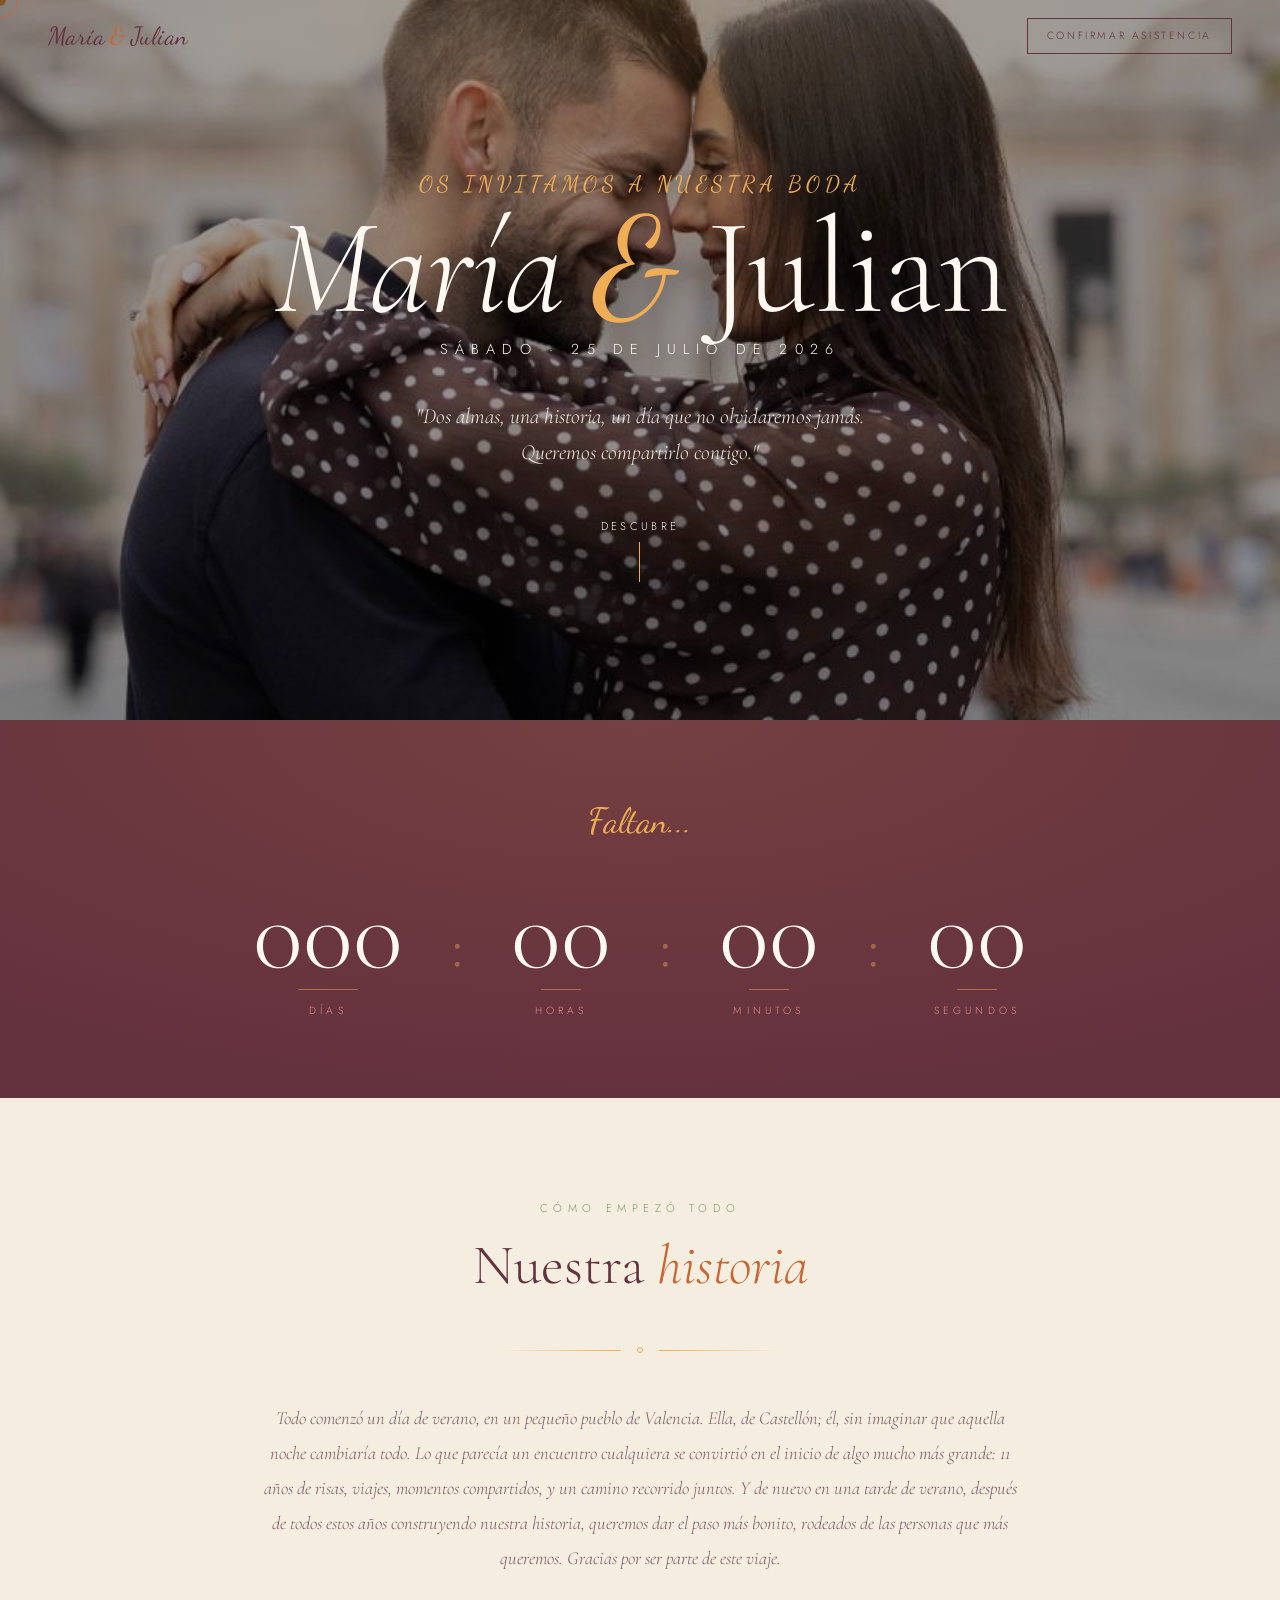
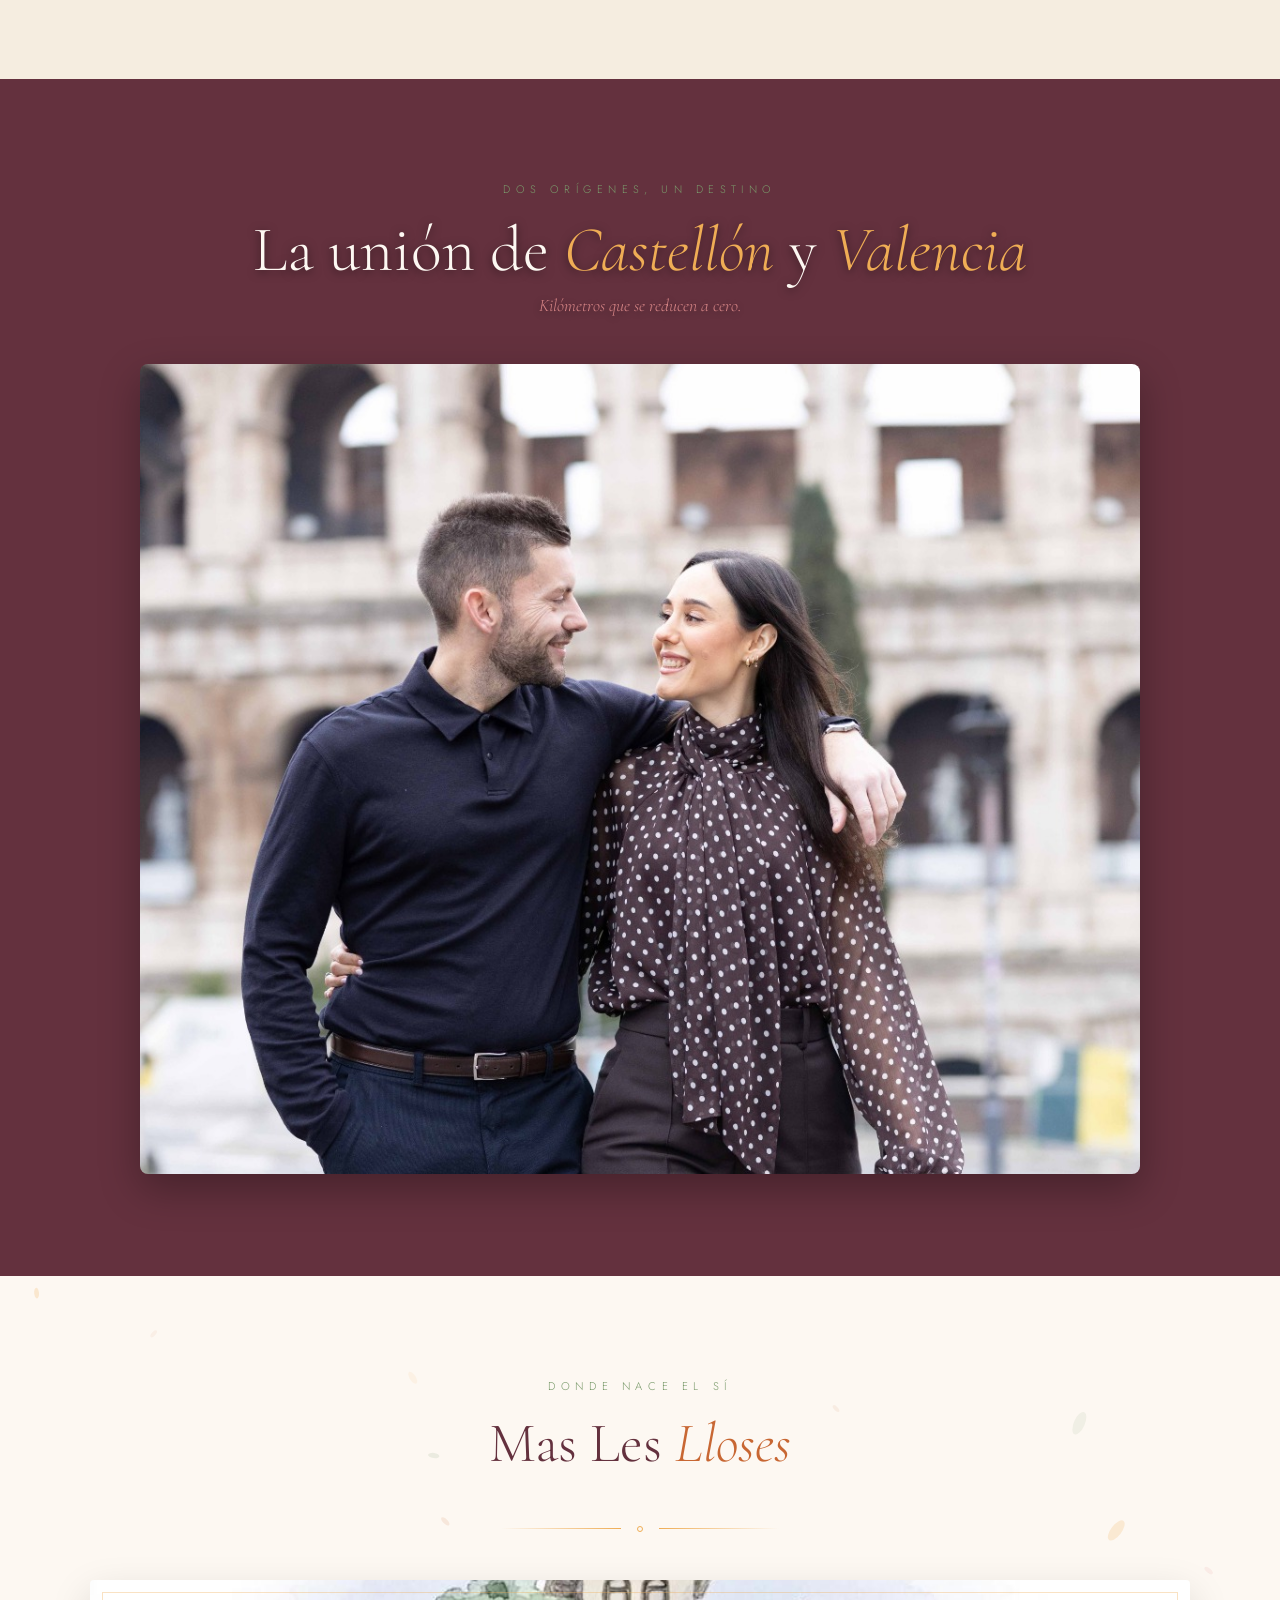
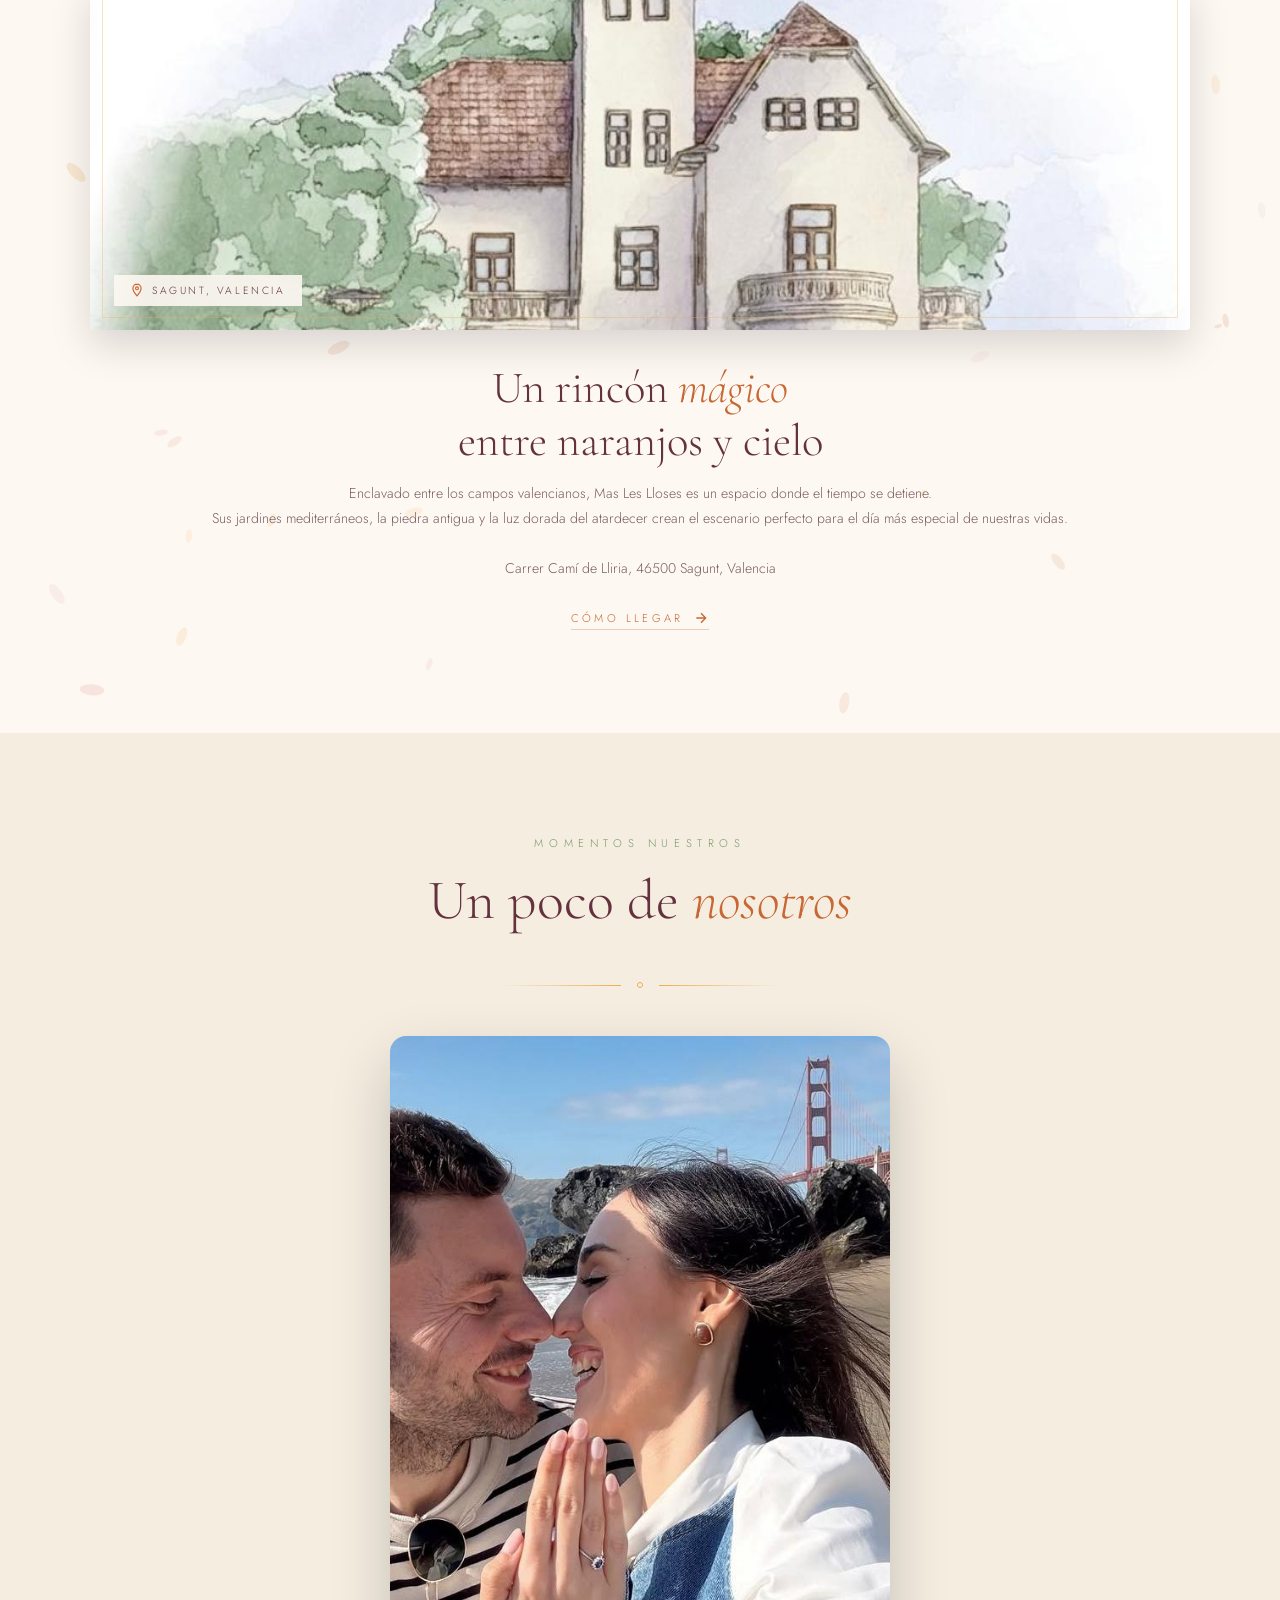
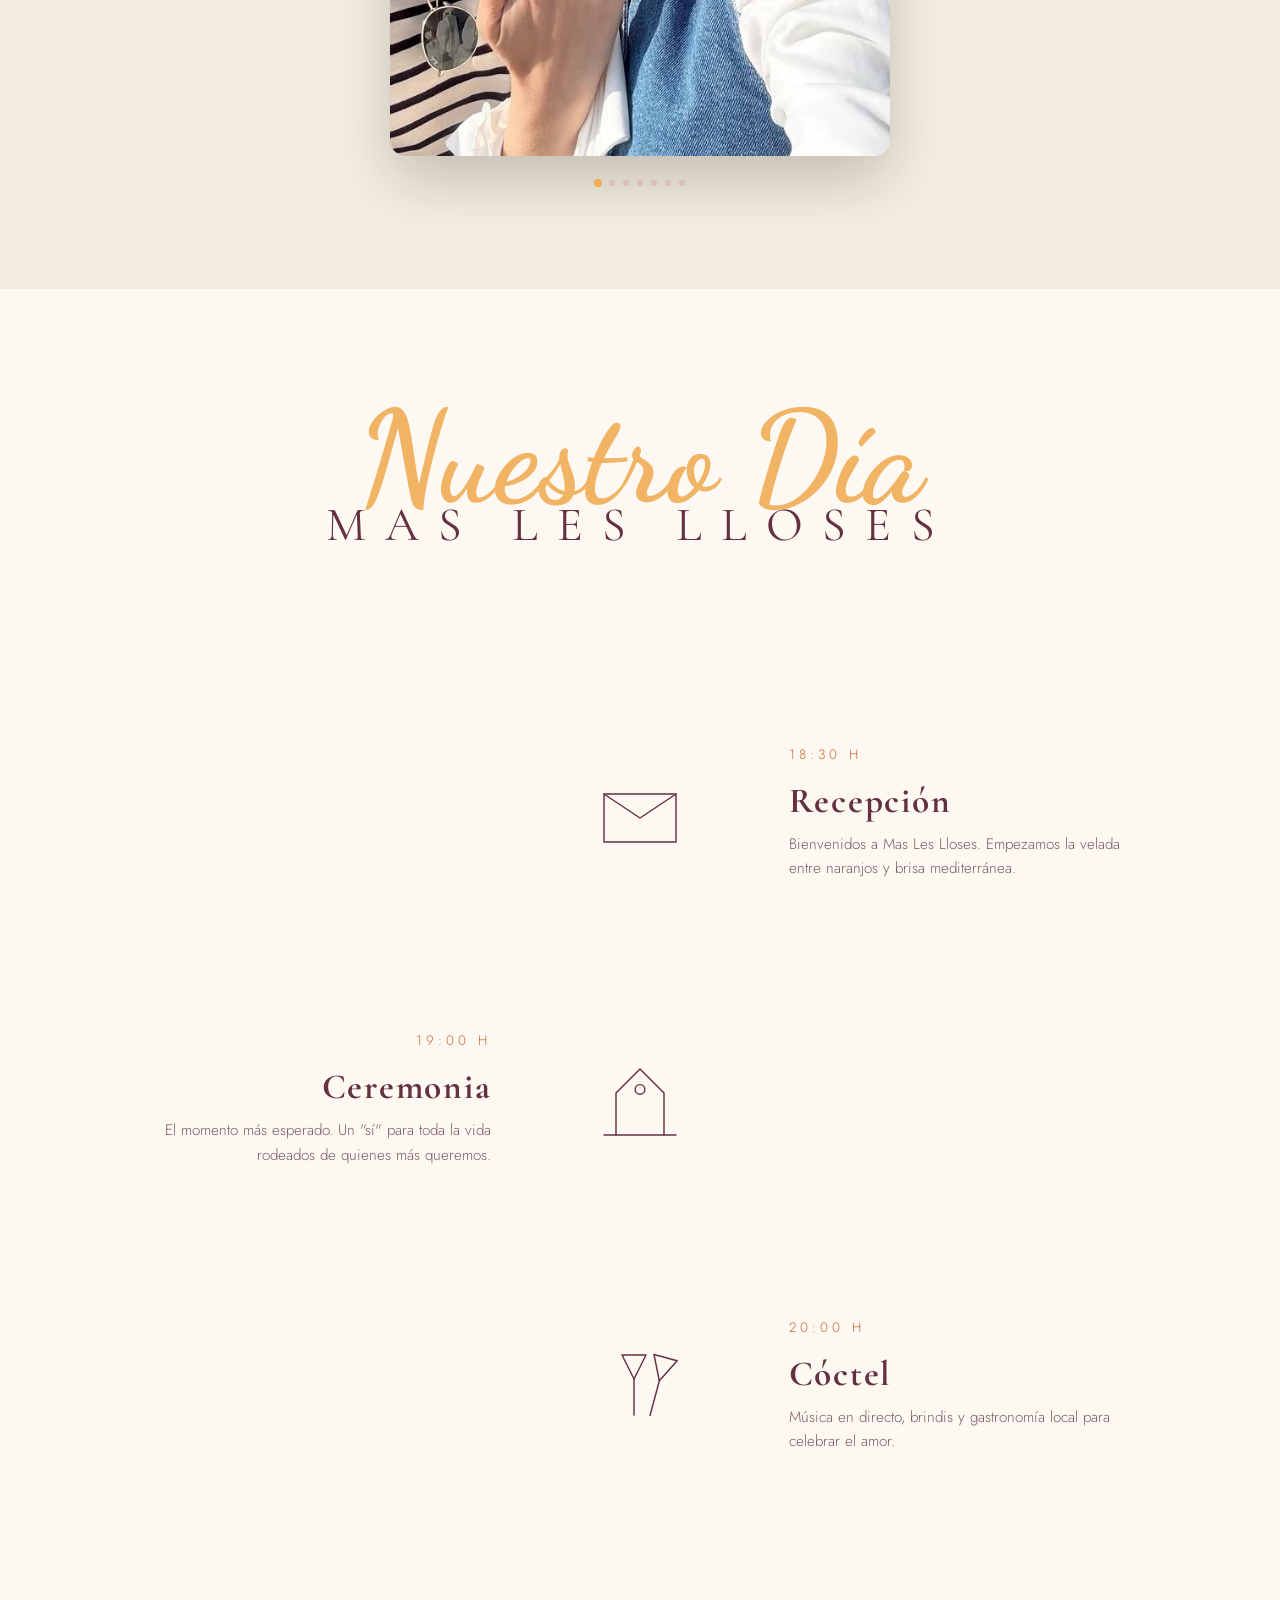
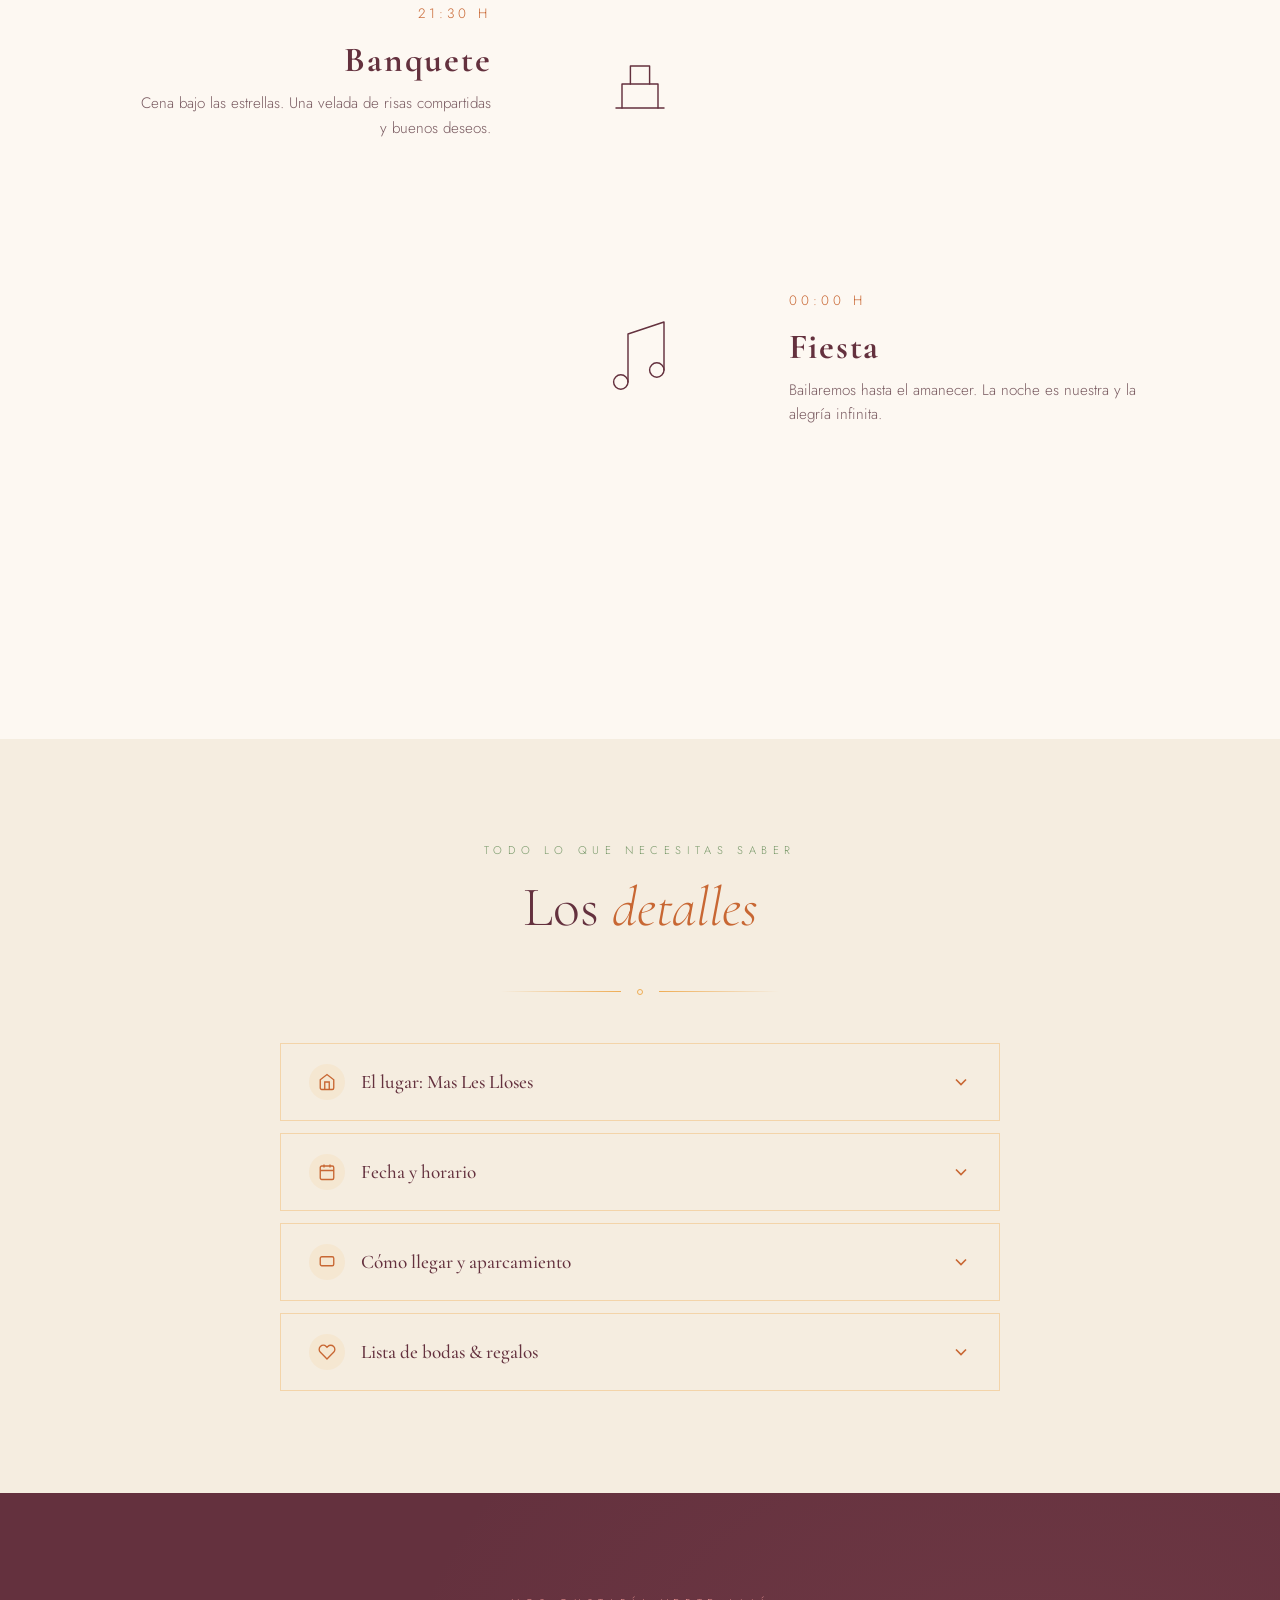
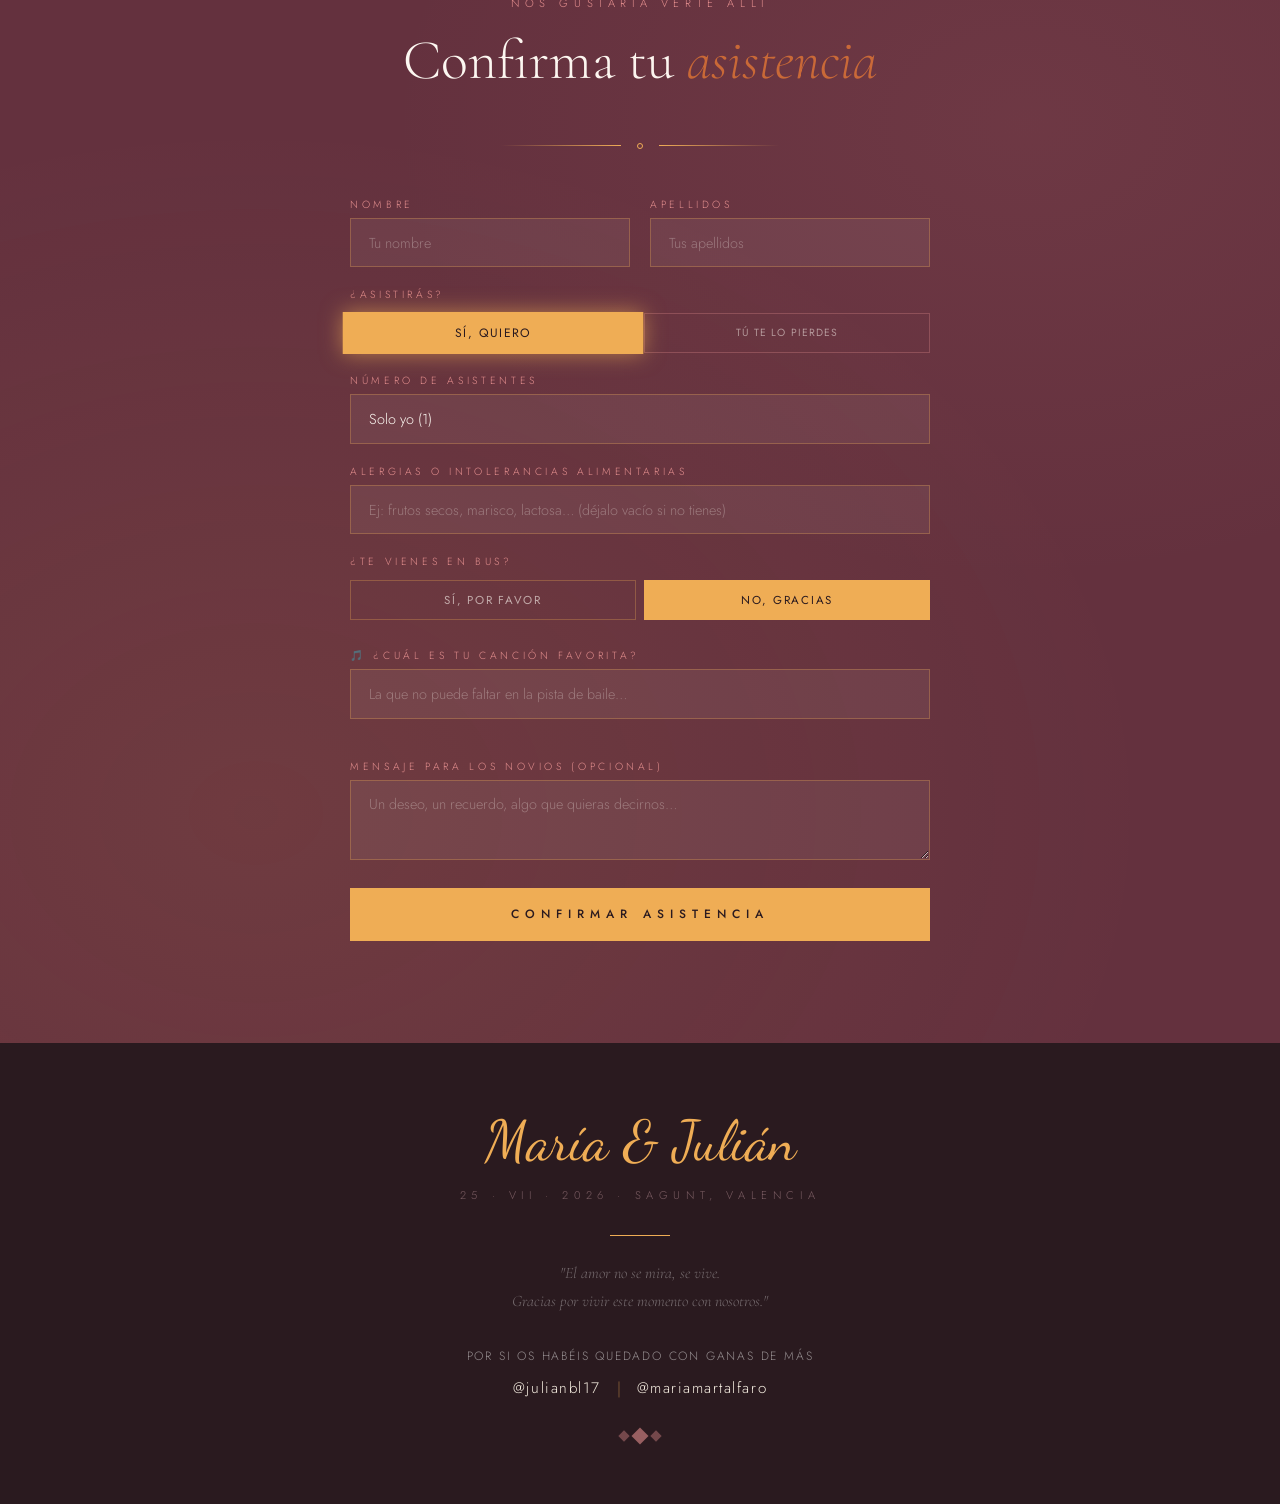
==== commit 7cb32a1d: "Convert contact form to Netlify forms" ====
--- a/index.html
+++ b/index.html
@@ -2429,26 +2429,28 @@
     <h2 class="section-title">Confirma tu <em>asistencia</em></h2>
     <div class="thin-rule"><span></span></div>
 
-    <div class="rsvp-form" id="rsvp-form-wrap">
+    <form class="rsvp-form" id="rsvp-form-wrap" name="RSVPA" method="POST" data-netlify="true" netlify-honeypot="bot-field">
+      <input type="hidden" name="form-name" value="RSVPA" />
+      <p style="display:none"><label>No llenes esto: <input name="bot-field" /></label></p>
 
       <div class="form-row">
         <div class="form-group">
           <label class="form-label">Nombre</label>
-          <input class="form-input" type="text" placeholder="Tu nombre" id="f-name" />
+          <input class="form-input" type="text" placeholder="Tu nombre" id="f-name" name="Nombre" />
         </div>
         <div class="form-group">
           <label class="form-label">Apellidos</label>
-          <input class="form-input" type="text" placeholder="Tus apellidos" id="f-surname" />
+          <input class="form-input" type="text" placeholder="Tus apellidos" id="f-surname" name="Apellidos" />
         </div>
       </div>
 
       <div class="form-group">
         <label class="form-label">¿Asistirás?</label>
         <div class="attendance-toggle">
-          <button class="toggle-btn selected" id="btn-si" onclick="selectAttendance(this,'yes')">Sí, quiero</button>
-          <button class="toggle-btn-no" onclick="selectAttendance(this,'no')">Tú te lo pierdes</button>
+          <button type="button" class="toggle-btn selected" id="btn-si" onclick="selectAttendance(this,'yes')">Sí, quiero</button>
+          <button type="button" class="toggle-btn-no" onclick="selectAttendance(this,'no')">Tú te lo pierdes</button>
         </div>
-        <input type="hidden" id="f-attendance" value="yes" />
+        <input type="hidden" id="f-attendance" name="Asistencia" value="yes" />
       </div>
 
       <!-- campos solo si asiste -->
@@ -2456,7 +2458,7 @@
 
         <div class="form-group" style="margin-bottom:1.25rem">
           <label class="form-label">Número de asistentes</label>
-          <select class="form-select" id="f-guests" onchange="updateCompanions()">
+          <select class="form-select" id="f-guests" name="Numero_asistentes" onchange="updateCompanions()">
             <option value="1">Solo yo (1)</option>
             <option value="2">Somos 2</option>
             <option value="3">Somos 3</option>
@@ -2474,22 +2476,22 @@
         <div class="form-group" style="margin-bottom:1.25rem">
           <label class="form-label">Alergias o intolerancias alimentarias</label>
           <input class="form-input" type="text"
-            placeholder="Ej: frutos secos, marisco, lactosa… (déjalo vacío si no tienes)" id="f-allergies" />
+            placeholder="Ej: frutos secos, marisco, lactosa… (déjalo vacío si no tienes)" id="f-allergies" name="Alergias" />
         </div>
 
         <div class="form-group bus-group-wrapper" id="bus-question-wrapper"
           style="margin-bottom:1.25rem; opacity:1; transform:translateY(0); transition: opacity 0.6s ease, transform 0.6s ease;">
           <label class="form-label">¿Te vienes en bus?</label>
           <div class="attendance-toggle" style="margin-bottom: 0.5rem;">
-            <button class="toggle-btn" onclick="selectBus(this,'yes')">Sí, por favor</button>
-            <button class="toggle-btn selected" onclick="selectBus(this,'no')">No, gracias</button>
+            <button type="button" class="toggle-btn" onclick="selectBus(this,'yes')">Sí, por favor</button>
+            <button type="button" class="toggle-btn selected" onclick="selectBus(this,'no')">No, gracias</button>
           </div>
-          <input type="hidden" id="f-bus" value="no" />
+          <input type="hidden" id="f-bus" name="Necesita_bus" value="no" />
 
           <div class="bus-options" id="bus-options"
             style="display:none; flex-direction:column; gap:0.5rem; margin-top:0.5rem; animation: fadeUp 0.5s ease forwards;">
             <label class="form-label" style="margin-bottom: 0.1rem;">Punto de partida:</label>
-            <select class="form-select" id="f-bus-city" style="width:100%;">
+            <select class="form-select" id="f-bus-city" name="Punto_salida_bus" style="width:100%;">
               <option value="" disabled selected>Selecciona una opción</option>
               <option value="castellon">Desde Castellón</option>
               <option value="valencia">Desde Valencia</option>
@@ -2500,19 +2502,19 @@
         <div class="form-group" style="margin-bottom:1.25rem">
           <label class="form-label">🎵 ¿Cuál es tu canción favorita?</label>
           <input class="form-input" type="text" placeholder="La que no puede faltar en la pista de baile…"
-            id="f-song" />
+            id="f-song" name="Cancion_favorita" />
         </div>
 
       </div><!-- /extra-fields -->
 
       <div class="form-group">
         <label class="form-label">Mensaje para los novios (opcional)</label>
-        <textarea class="form-textarea" id="f-message"
+        <textarea class="form-textarea" id="f-message" name="Mensaje"
           placeholder="Un deseo, un recuerdo, algo que quieras decirnos…"></textarea>
       </div>
 
-      <button class="rsvp-submit" onclick="submitRSVP()">Confirmar asistencia</button>
-    </div>
+      <button type="submit" class="rsvp-submit">Confirmar asistencia</button>
+    </form>
 
     <div class="rsvp-success" id="rsvp-success">
       <svg viewBox="0 0 24 24">
@@ -2672,6 +2674,7 @@
         label.textContent = `Acompañante ${i}`;
         const inp = document.createElement('input');
         inp.type = 'text'; inp.className = 'form-input'; inp.id = `companion-${i}`;
+        inp.name = `Acompañante_${i}`;
         inp.placeholder = `Nombre completo del acompañante ${i}`;
         inp.style.marginTop = '.3rem';
         const wrap2 = document.createElement('div');
@@ -2680,28 +2683,45 @@
       }
     }
 
-    function submitRSVP() {
-      const n = document.getElementById('f-name').value.trim();
-      const s = document.getElementById('f-surname').value.trim();
-      let ok = true;
-      if (!n) { document.getElementById('f-name').classList.add('error'); ok = false } else { document.getElementById('f-name').classList.remove('error') }
-      if (!s) { document.getElementById('f-surname').classList.add('error'); ok = false } else { document.getElementById('f-surname').classList.remove('error') }
-      // validate companions if attending
-      if (document.getElementById('f-attendance').value === 'yes') {
-        const num = parseInt(document.getElementById('f-guests').value) || 1;
-        for (let i = 1; i < num; i++) {
-          const c = document.getElementById(`companion-${i}`);
-          if (c && !c.value.trim()) { c.classList.add('error'); ok = false } else if (c) { c.classList.remove('error') }
+    const rsvpForm = document.getElementById('rsvp-form-wrap');
+    if (rsvpForm) {
+      rsvpForm.addEventListener('submit', function(e) {
+        e.preventDefault();
+        
+        const n = document.getElementById('f-name').value.trim();
+        const s = document.getElementById('f-surname').value.trim();
+        let ok = true;
+        if (!n) { document.getElementById('f-name').classList.add('error'); ok = false } else { document.getElementById('f-name').classList.remove('error') }
+        if (!s) { document.getElementById('f-surname').classList.add('error'); ok = false } else { document.getElementById('f-surname').classList.remove('error') }
+        
+        if (document.getElementById('f-attendance').value === 'yes') {
+          const num = parseInt(document.getElementById('f-guests').value) || 1;
+          for (let i = 1; i < num; i++) {
+            const c = document.getElementById(`companion-${i}`);
+            if (c && !c.value.trim()) { c.classList.add('error'); ok = false } else if (c) { c.classList.remove('error') }
+          }
         }
-      }
-      if (!ok) {
-        setTimeout(() => document.querySelectorAll('.error').forEach(el => el.classList.remove('error')), 2500);
-        return;
-      }
-      document.getElementById('rsvp-form-wrap').style.display = 'none';
-      const succ = document.getElementById('rsvp-success');
-      succ.style.display = 'flex'; succ.style.opacity = '0'; succ.style.transform = 'translateY(20px)';
-      setTimeout(() => { succ.style.transition = 'all .7s ease'; succ.style.opacity = '1'; succ.style.transform = 'translateY(0)' }, 50);
+        
+        if (!ok) {
+          setTimeout(() => document.querySelectorAll('.error').forEach(el => el.classList.remove('error')), 2500);
+          return;
+        }
+        
+        const formData = new FormData(rsvpForm);
+        
+        fetch("/", {
+          method: "POST",
+          headers: { "Content-Type": "application/x-www-form-urlencoded" },
+          body: new URLSearchParams(formData).toString()
+        })
+        .then(() => {
+          document.getElementById('rsvp-form-wrap').style.display = 'none';
+          const succ = document.getElementById('rsvp-success');
+          succ.style.display = 'flex'; succ.style.opacity = '0'; succ.style.transform = 'translateY(20px)';
+          setTimeout(() => { succ.style.transition = 'all .7s ease'; succ.style.opacity = '1'; succ.style.transform = 'translateY(0)' }, 50);
+        })
+        .catch((error) => console.error("Error al enviar el formulario:", error));
+      });
     }
   </script>
   <script>
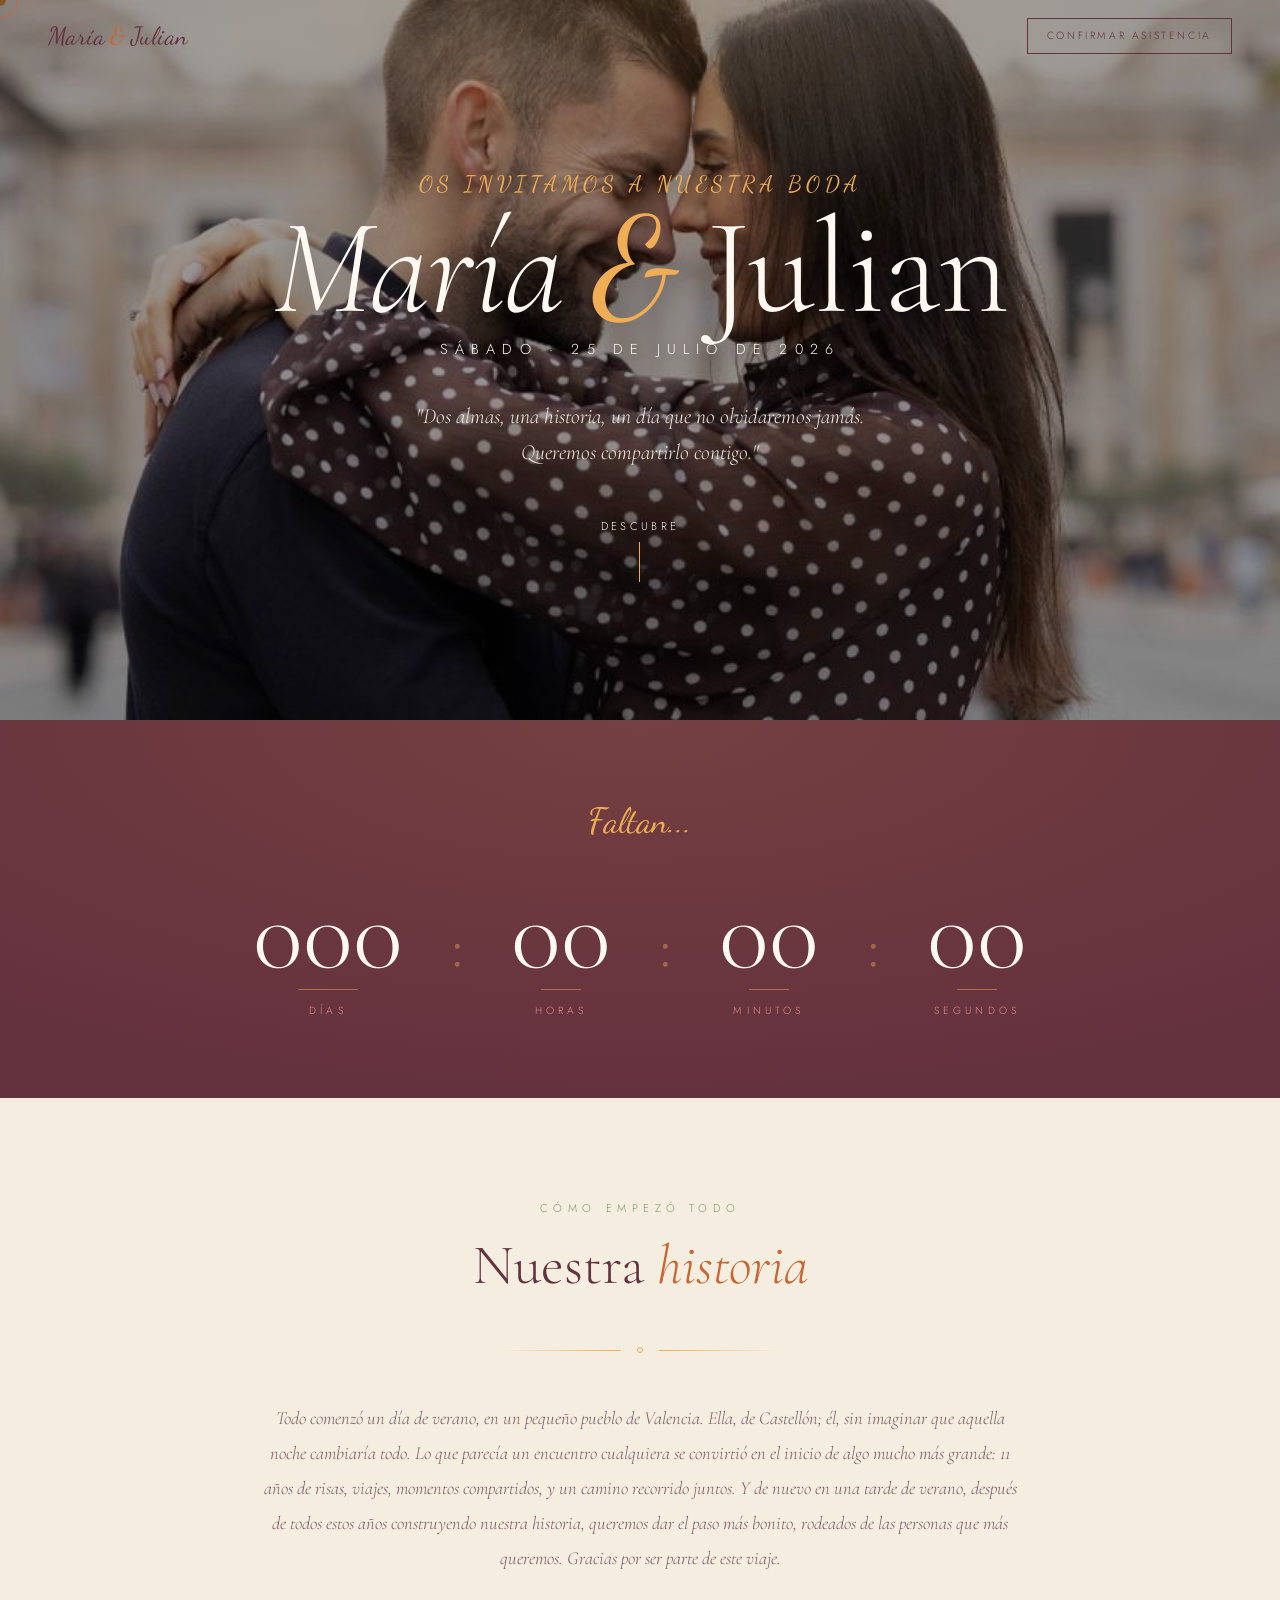
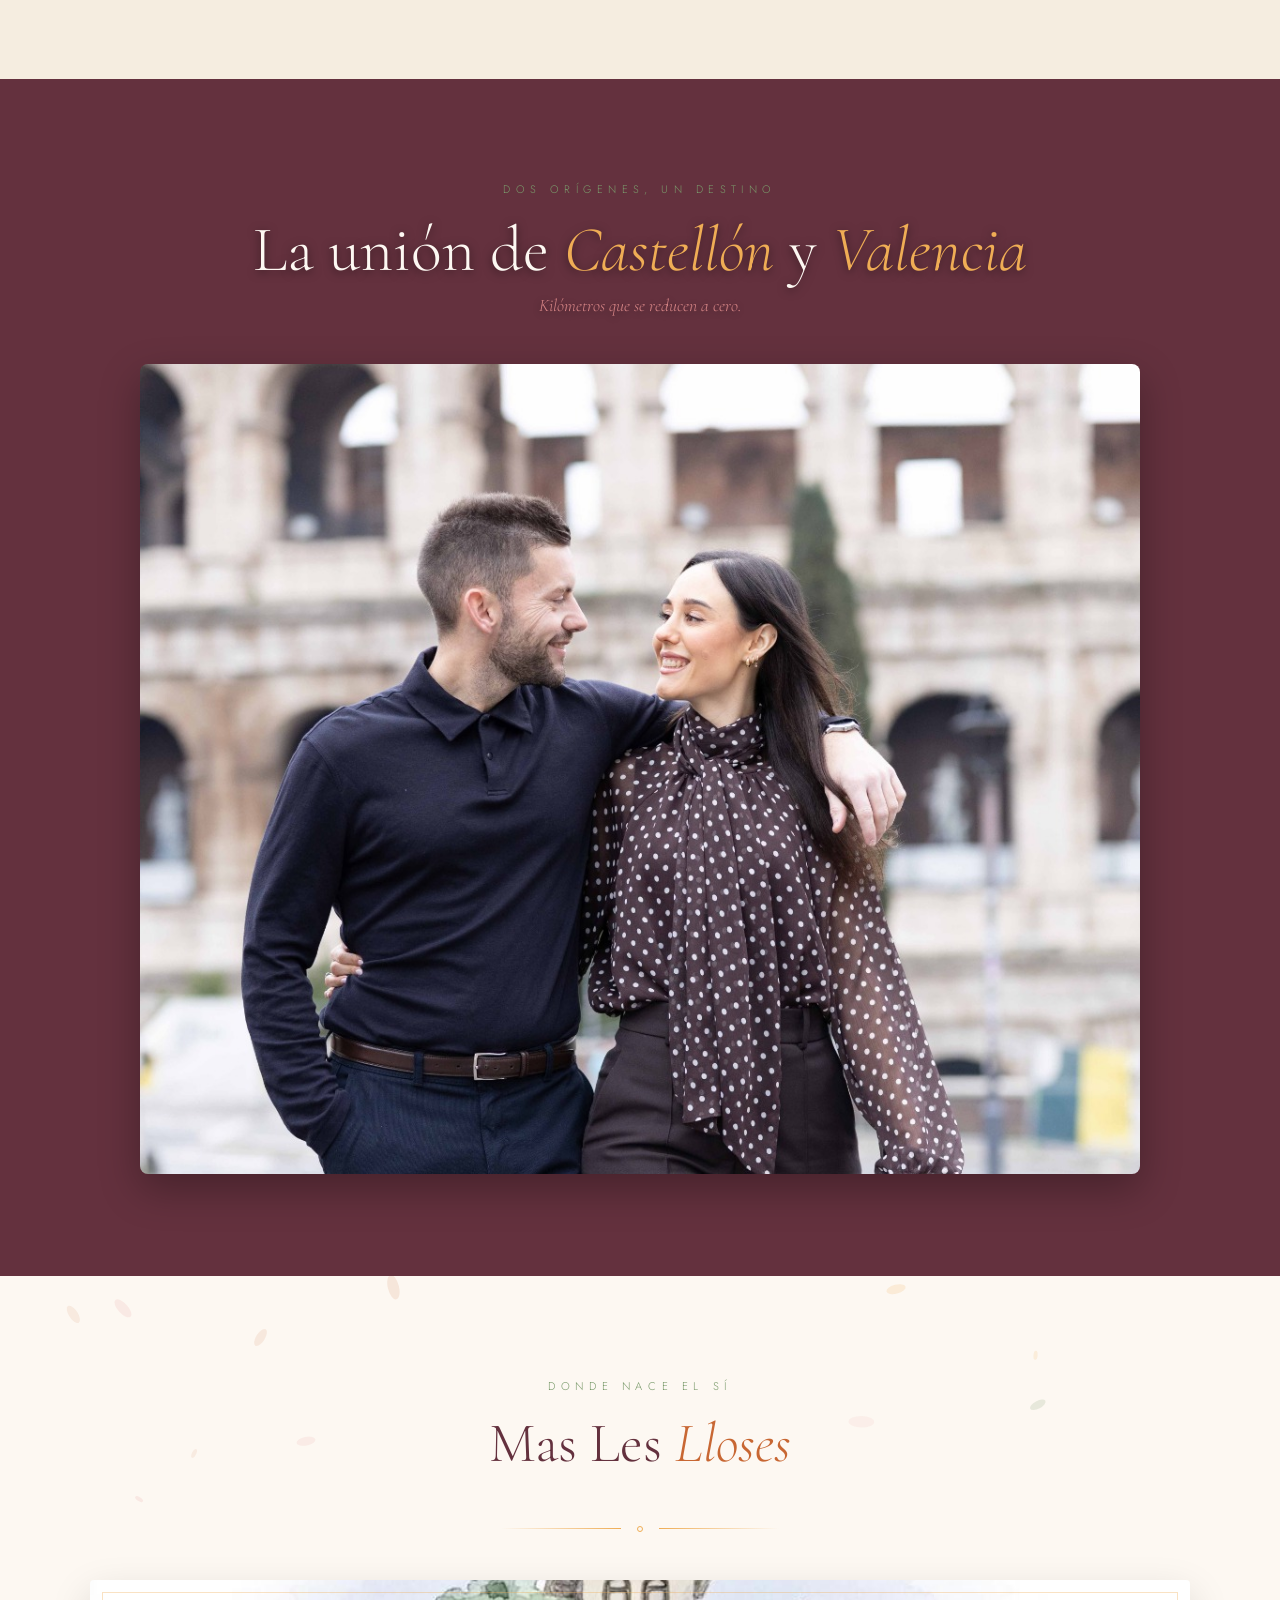
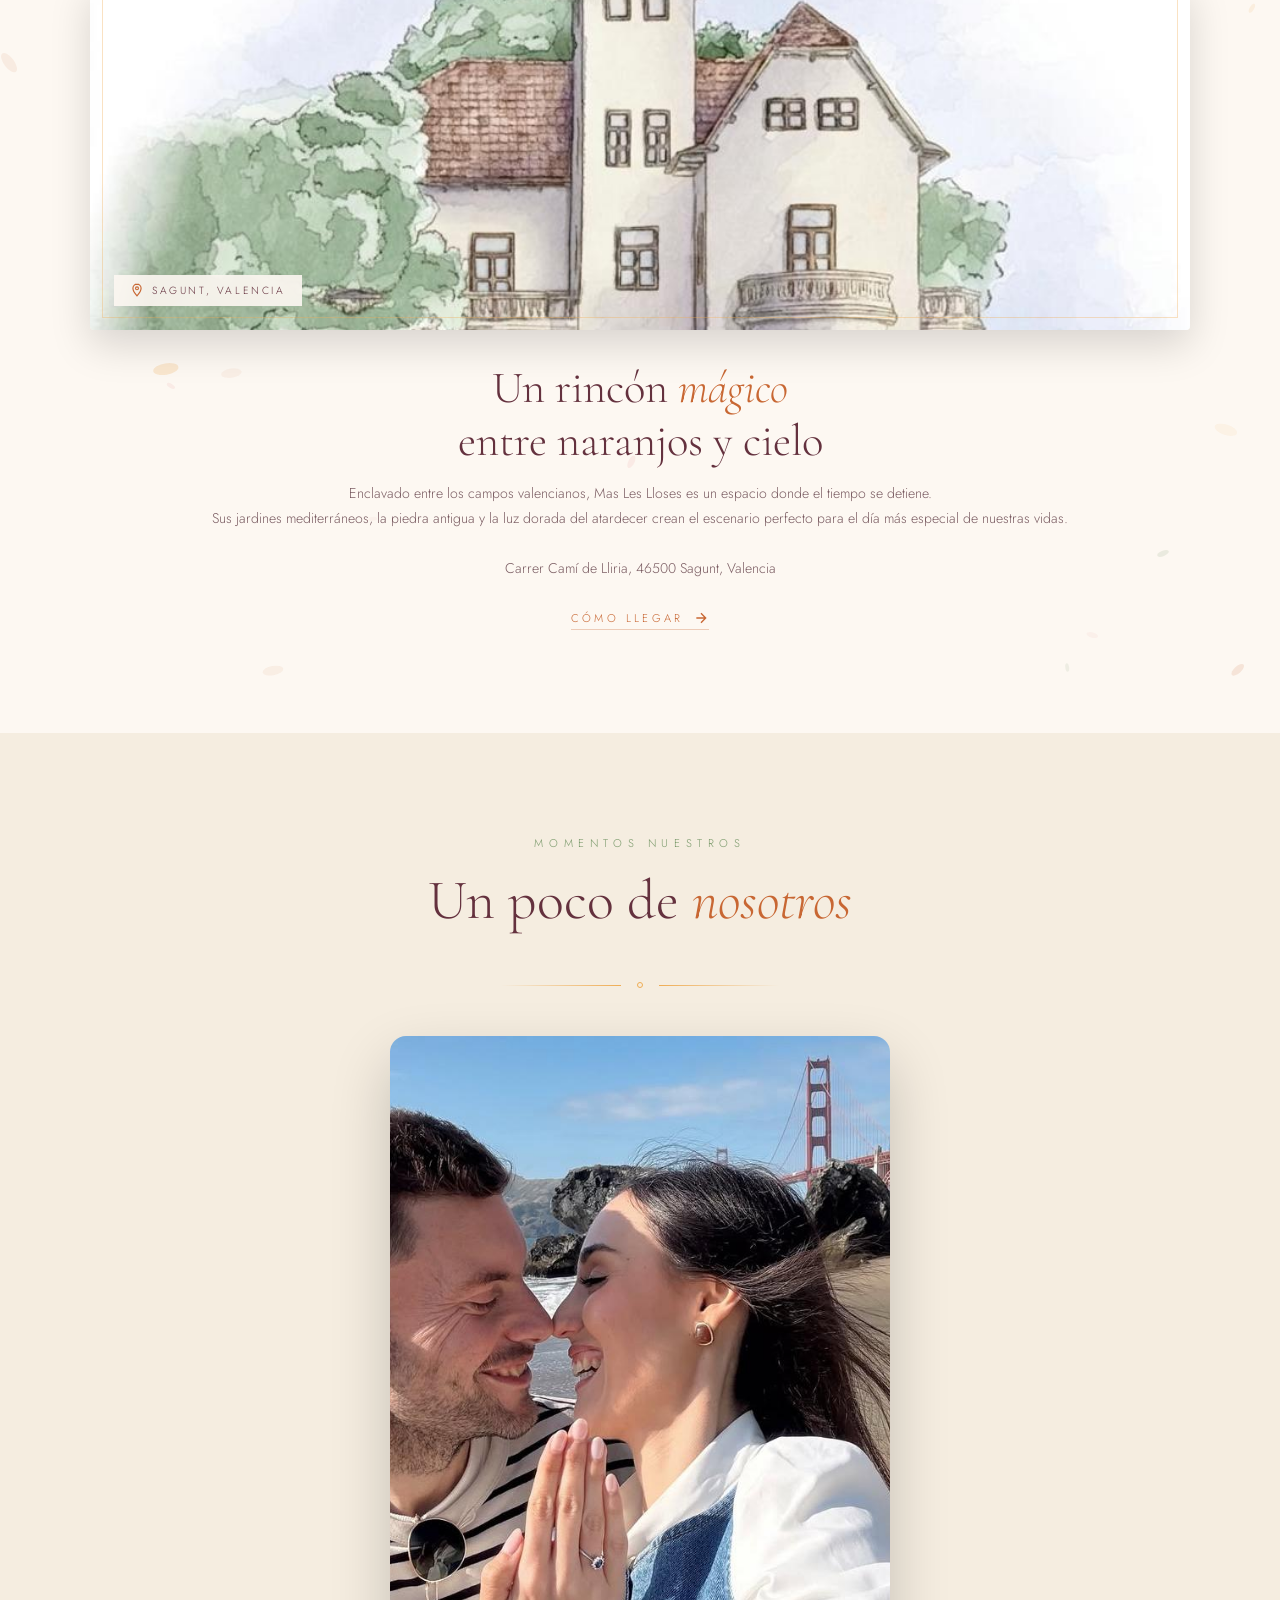
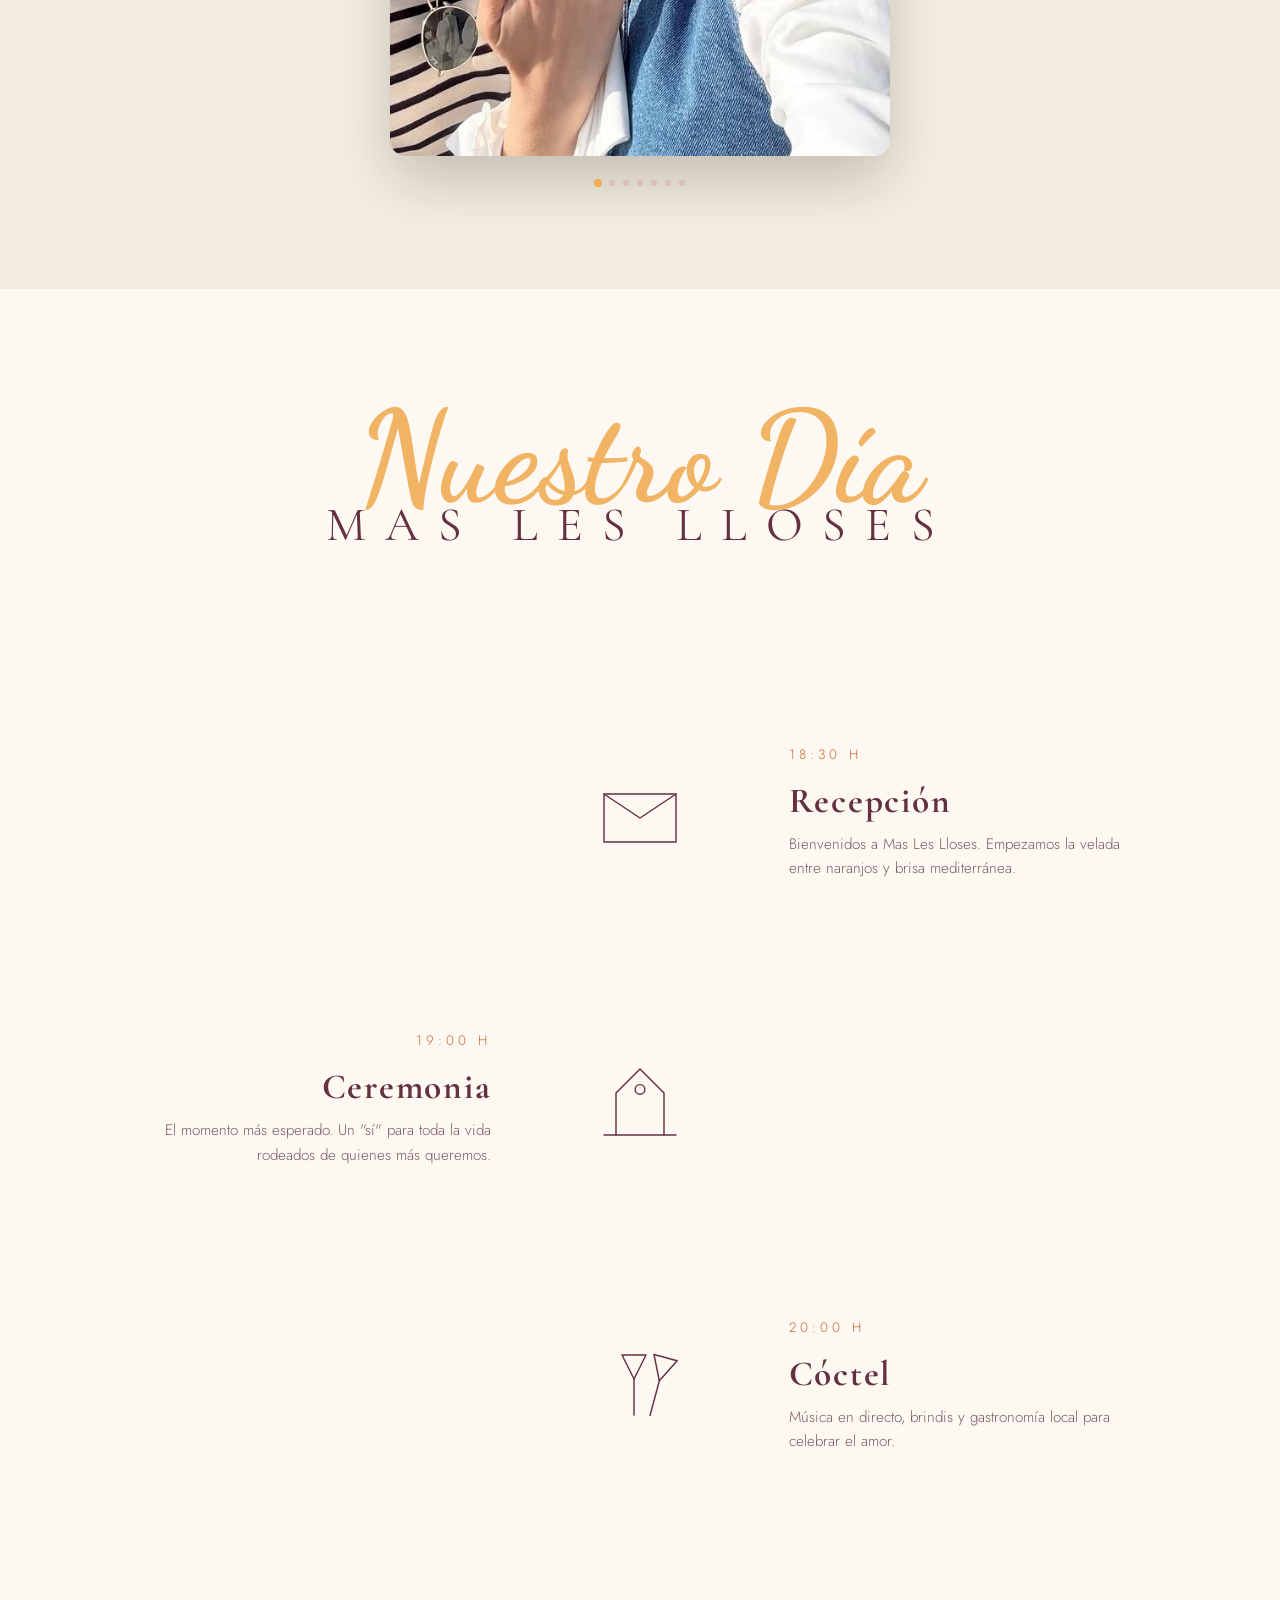
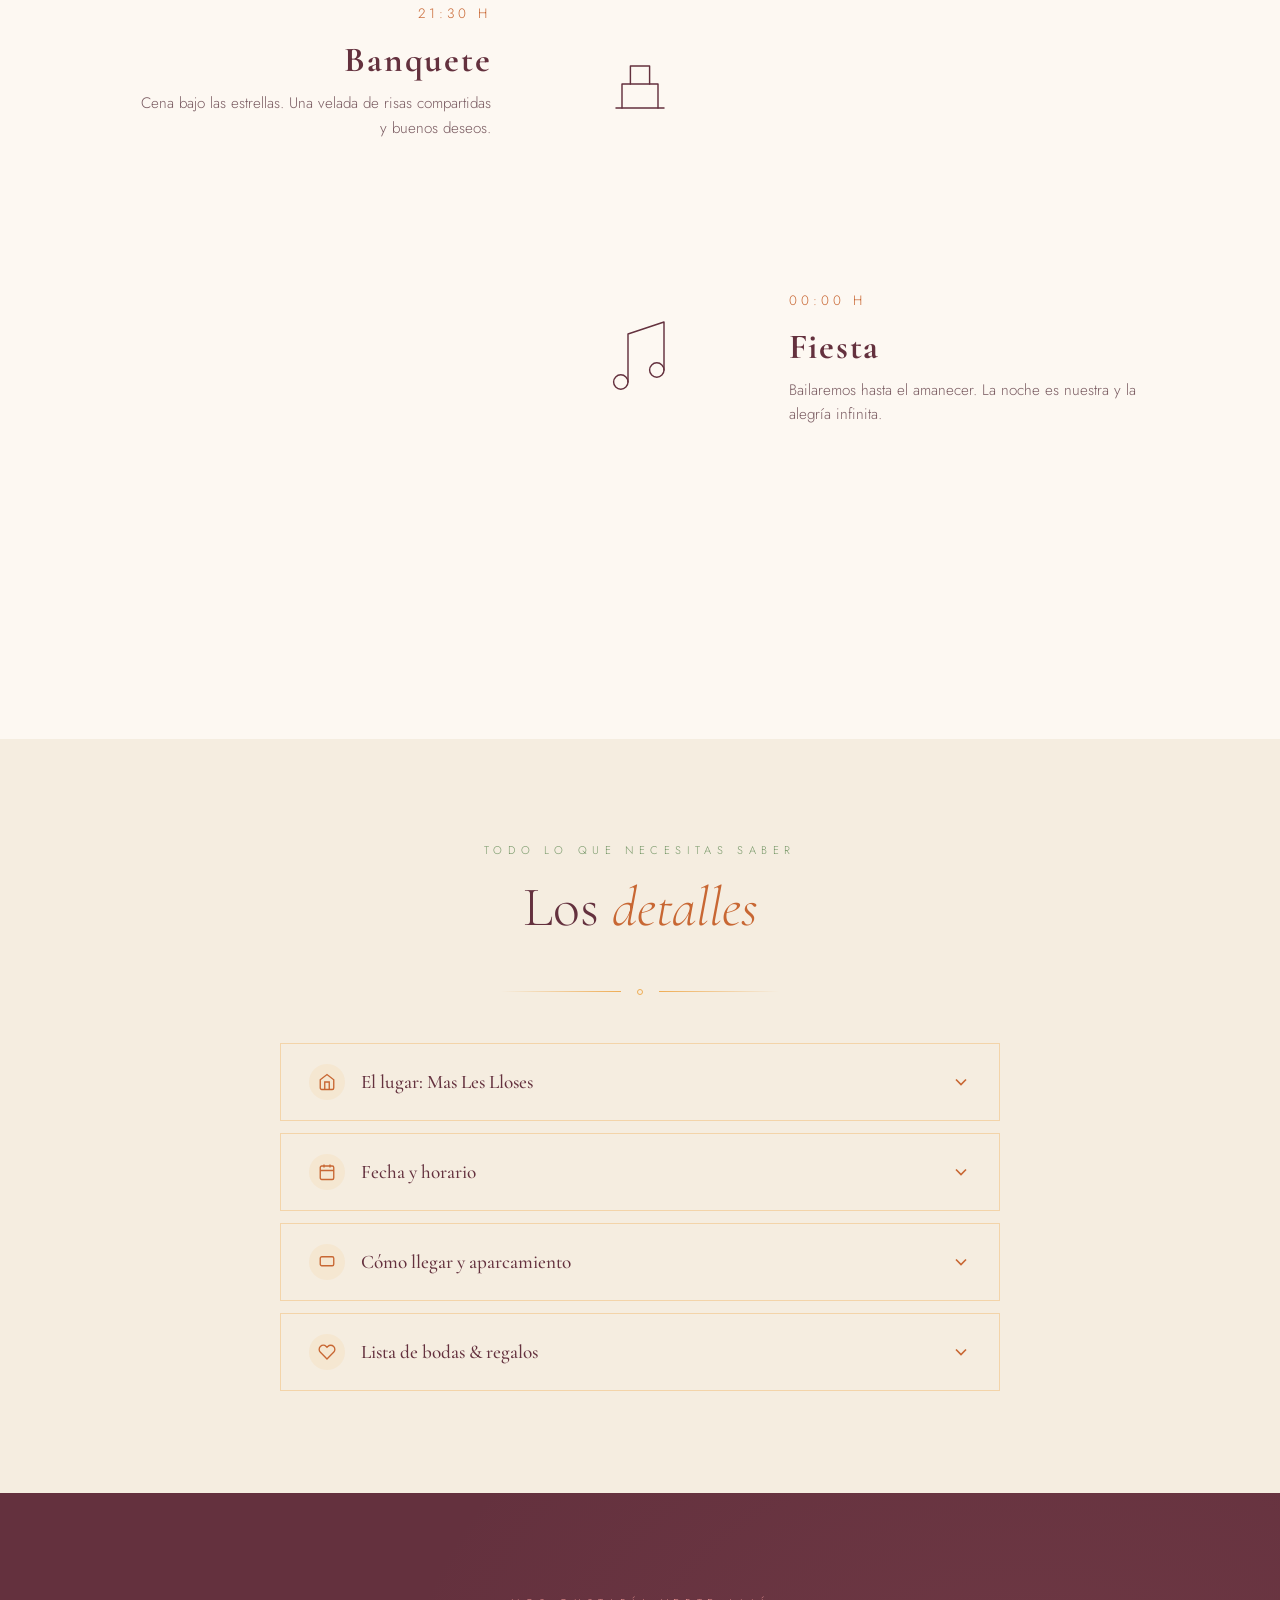
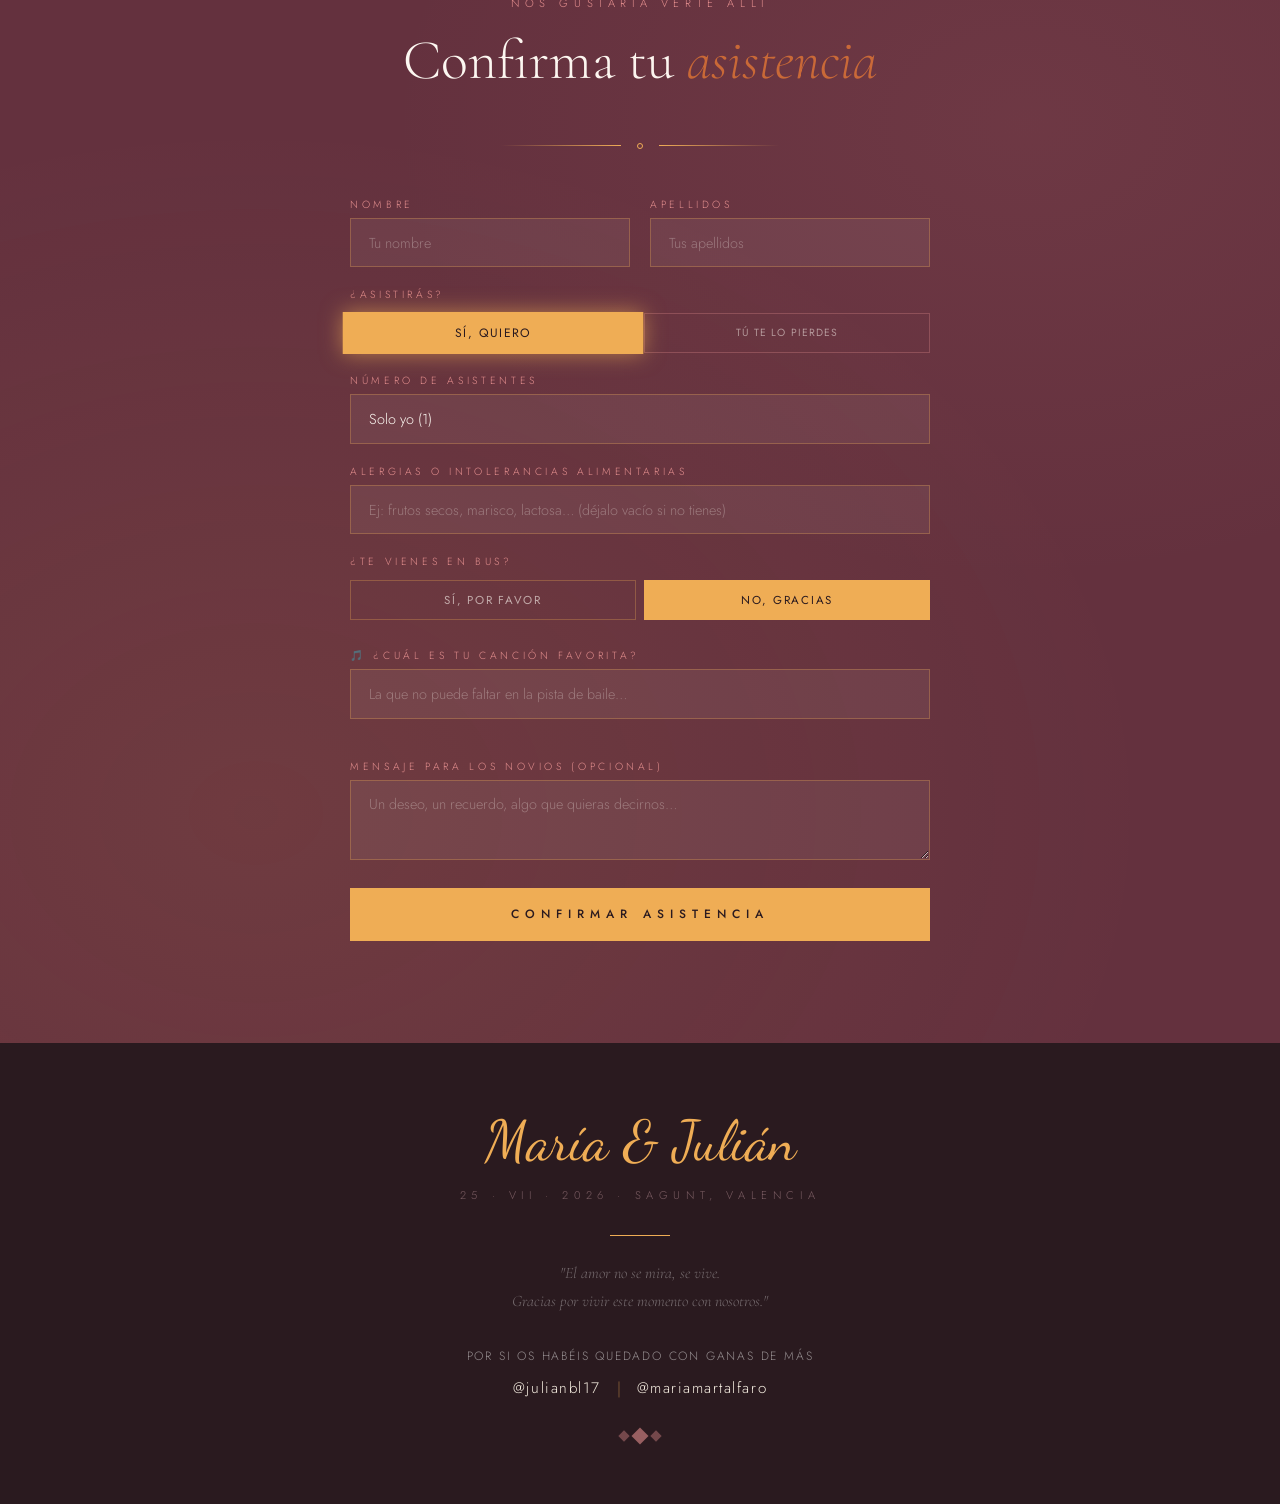
==== commit 7a271bc3: "Add Google and Apple calendar links to RSVP Success msg" ====
--- a/index.html
+++ b/index.html
@@ -2516,14 +2516,19 @@
       <button type="submit" class="rsvp-submit">Confirmar asistencia</button>
     </form>
 
-    <div class="rsvp-success" id="rsvp-success">
+    <div class="rsvp-success" id="rsvp-success" style="align-items: center; justify-content: center; text-align: center;">
       <svg viewBox="0 0 24 24">
         <path d="M22 11.08V12a10 10 0 11-5.93-9.14" />
         <polyline points="22 4 12 14.01 9 11.01" />
       </svg>
-      <h3>¡Nos vemos el 25 de julio!</h3>
-      <p>Hemos recibido tu confirmación.<br />No podemos esperar a compartir este día contigo.<br />Te mandamos todo
-        nuestro amor. 🤍</p>
+      <h3 id="rsvp-succ-title">¡Nos vemos el 25 de julio!</h3>
+      <p id="rsvp-succ-text">Hemos recibido tu confirmación.<br />No podemos esperar a compartir este día contigo.<br />Te mandamos todo nuestro amor. 🤍</p>
+      
+      <div id="calendar-links" style="display:none; flex-direction:column; gap:0.8rem; margin-top:2rem; width:100%; max-width:300px; padding-top: 1rem; border-top: 1px solid rgba(239, 173, 85, 0.4);">
+        <p style="font-family:var(--ff-b); font-size:0.8rem; text-transform:uppercase; letter-spacing:0.1em; color:var(--mid); margin-bottom: 0.5rem;">Añadir al calendario</p>
+        <a href="https://calendar.google.com/calendar/render?action=TEMPLATE&text=Boda+Mar%C3%ADa+y+Juli%C3%A1n&dates=20260725T163000Z/20260726T040000Z&details=Celebra+con+nosotros+este+d%C3%ADa+tan+especial.&location=Mas+Les+Lloses,+Carrer+Cam%C3%AD+de+Lliria,+46500+Sagunt,+Valencia" target="_blank" style="background:var(--burgundy); color:white; font-family:var(--ff-d); padding:0.8rem; text-decoration:none; text-align:center; transition:background 0.3s; border-radius: 4px;" onmouseover="this.style.background='var(--dark)'" onmouseout="this.style.background='var(--burgundy)'">Google Calendar</a>
+        <a href="data:text/calendar;charset=utf8,BEGIN:VCALENDAR%0AVERSION:2.0%0ABEGIN:VEVENT%0AURL:https://boda-maria-julian.netlify.app/%0ADTSTART:20260725T163000Z%0ADTEND:20260726T040000Z%0ASUMMARY:Boda%20Mar%C3%ADa%20y%20Juli%C3%A1n%0ADESCRIPTION:Celebra%20con%20nosotros%20este%20d%C3%ADa%20tan%20especial.%0ALOCATION:Mas%20Les%20Lloses%2C%20Carrer%20Cam%C3%AD%20de%20Lliria%2C%2046500%20Sagunt%2C%20Valencia%0AEND:VEVENT%0AEND:VCALENDAR" download="boda-maria-julian.ics" style="border:1px solid var(--burgundy); color:var(--burgundy); font-family:var(--ff-d); padding:0.8rem; text-decoration:none; text-align:center; transition:all 0.3s; background:transparent; border-radius: 4px;" onmouseover="this.style.background='var(--burgundy)'; this.style.color='white'" onmouseout="this.style.background='transparent'; this.style.color='var(--burgundy)'">Apple Calendar</a>
+      </div>
     </div>
   </section>
 
@@ -2716,6 +2721,15 @@
         })
         .then(() => {
           document.getElementById('rsvp-form-wrap').style.display = 'none';
+          
+          if (document.getElementById('f-attendance').value === 'no') {
+             document.getElementById('rsvp-succ-title').innerText = "¡Te echaremos de menos!";
+             document.getElementById('rsvp-succ-text').innerHTML = "Hemos recibido tu mensaje.<br />Sentimos mucho que no puedas acompañarnos, pero brindaremos por ti. 🤍";
+          } else {
+             const cal = document.getElementById('calendar-links');
+             if (cal) cal.style.display = 'flex';
+          }
+
           const succ = document.getElementById('rsvp-success');
           succ.style.display = 'flex'; succ.style.opacity = '0'; succ.style.transform = 'translateY(20px)';
           setTimeout(() => { succ.style.transition = 'all .7s ease'; succ.style.opacity = '1'; succ.style.transform = 'translateY(0)' }, 50);
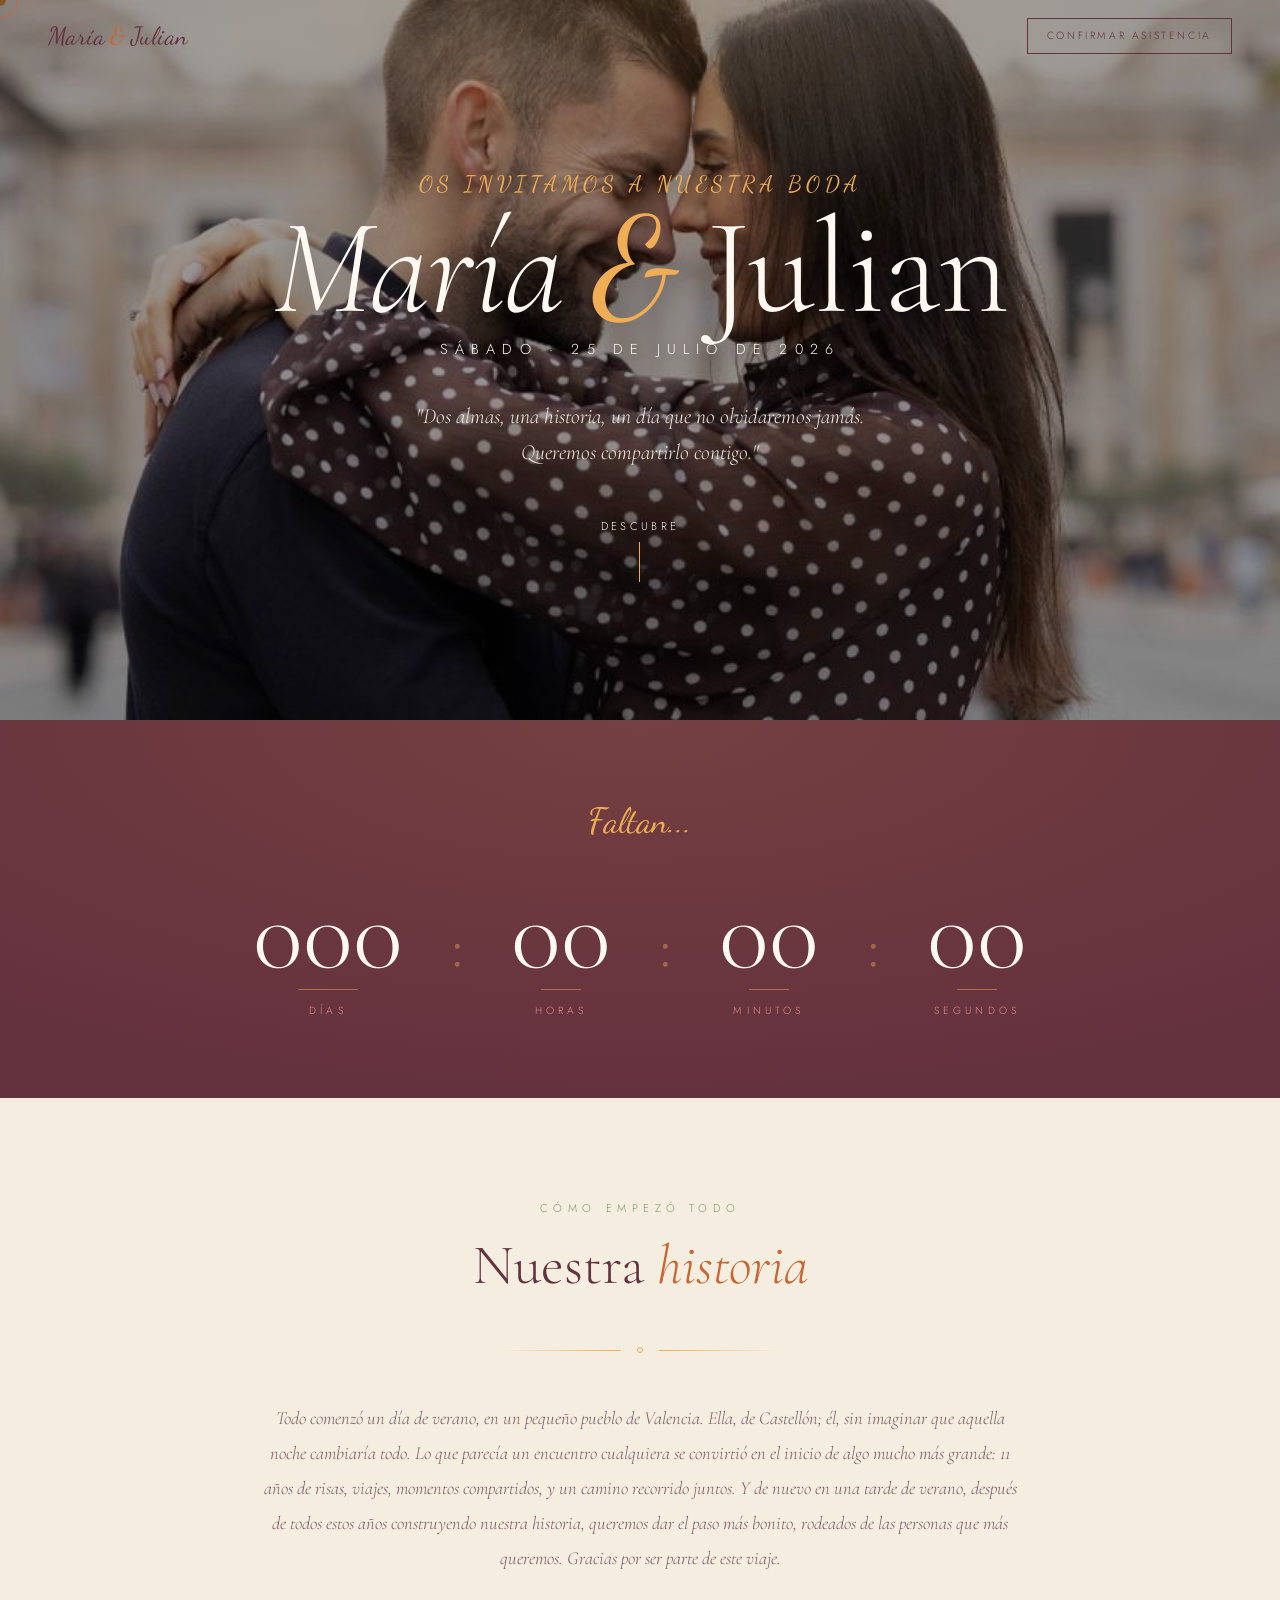
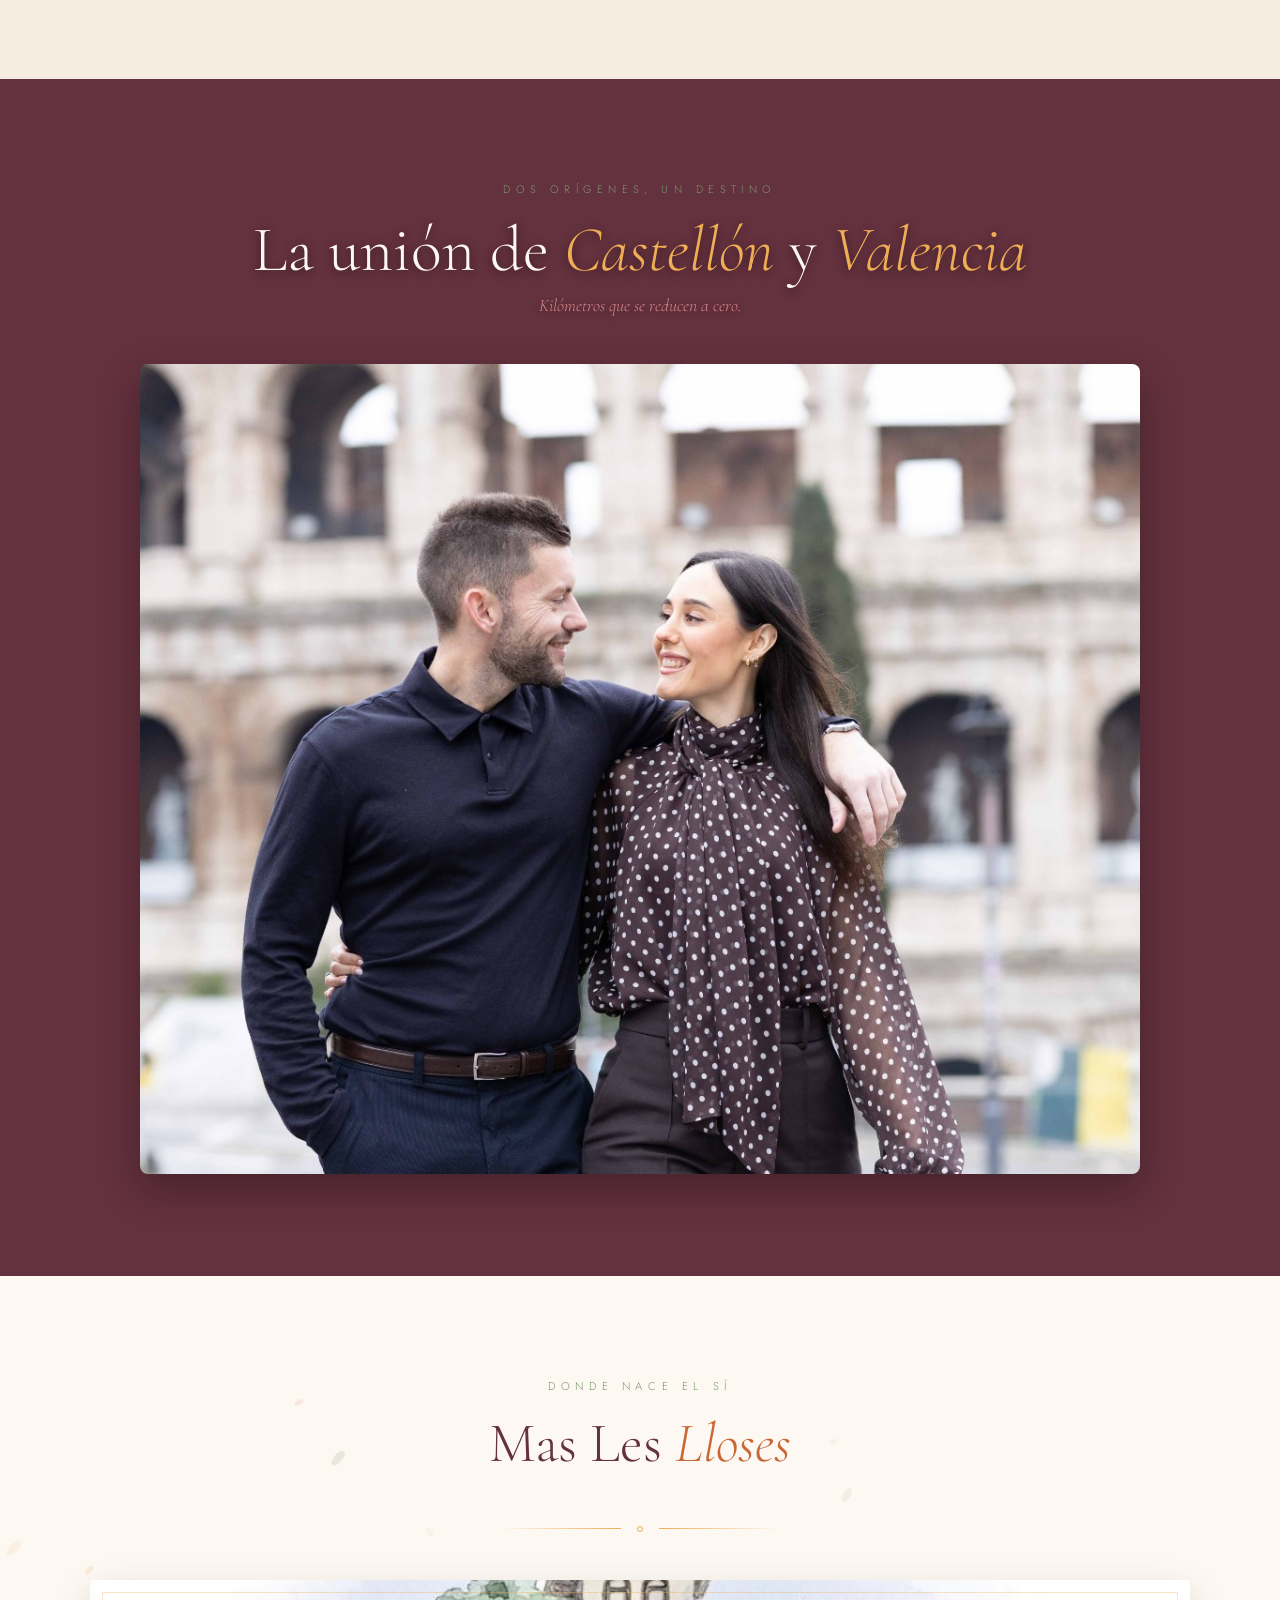
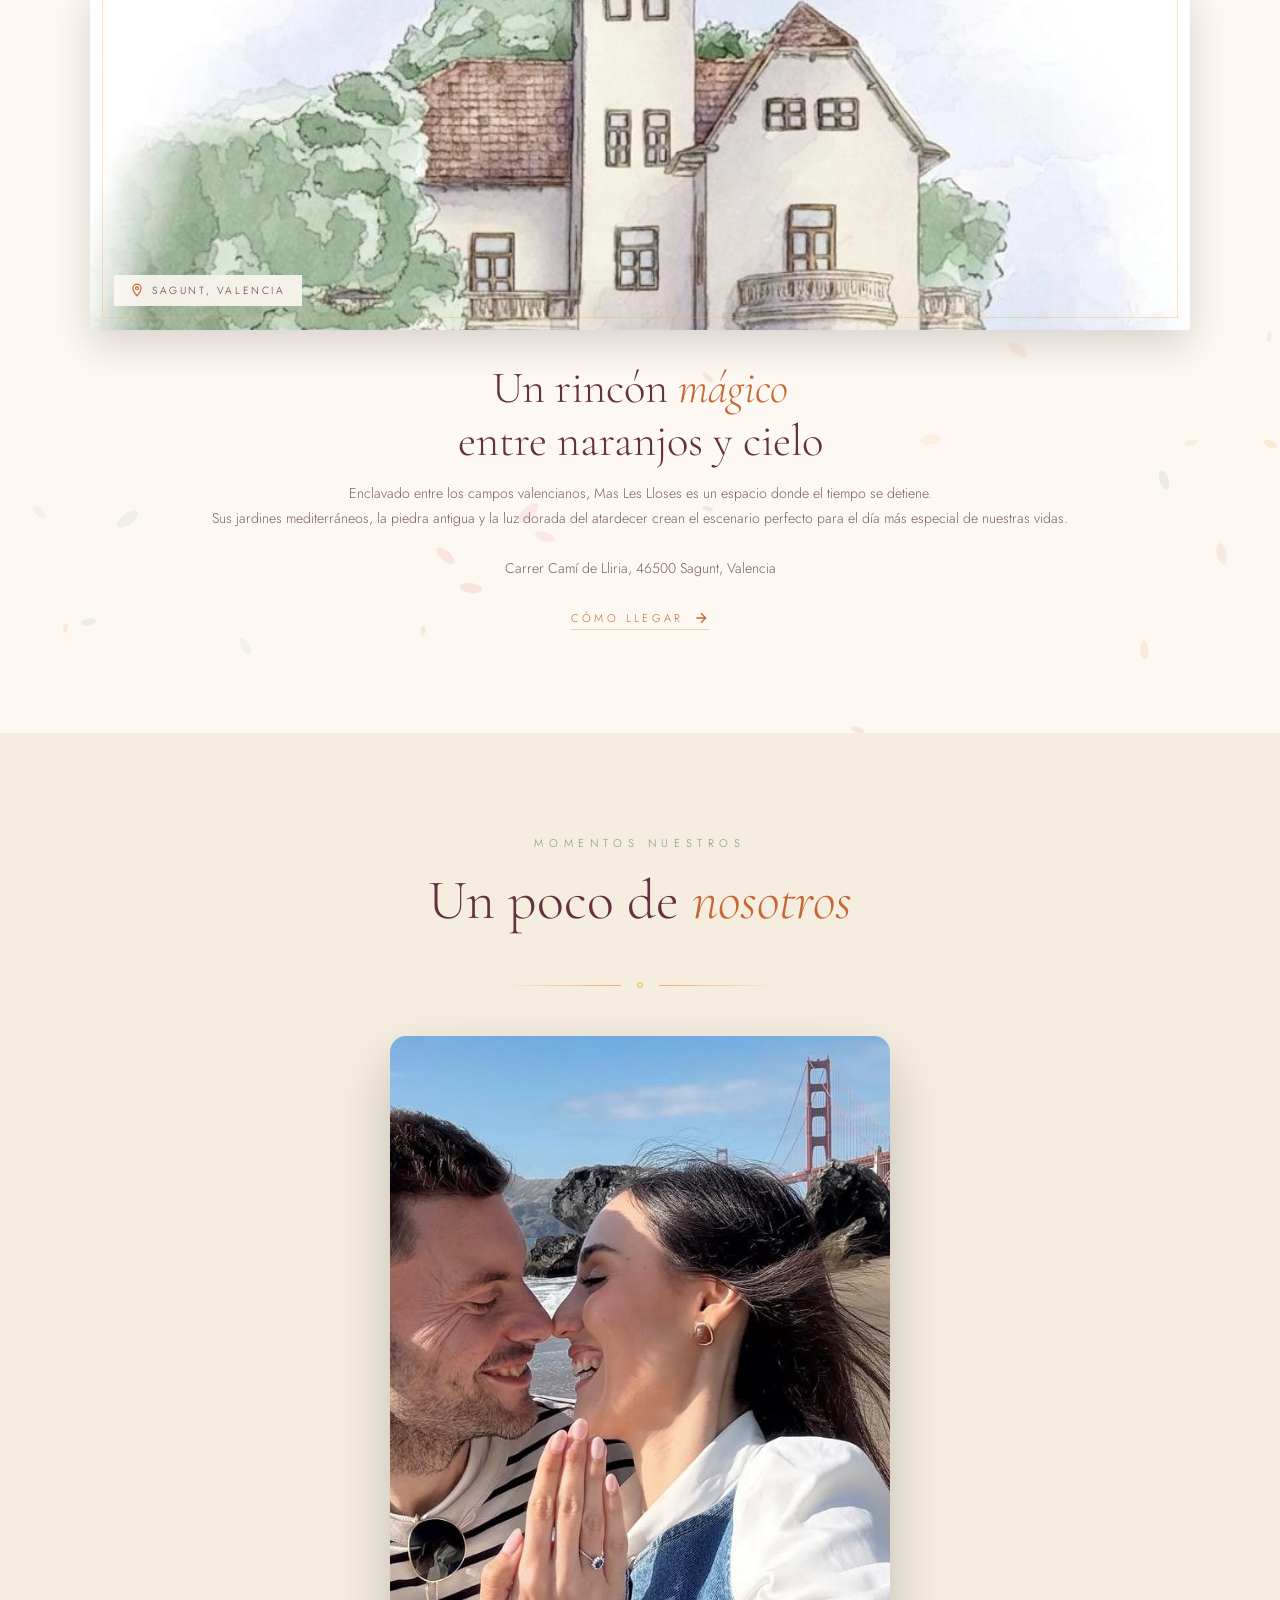
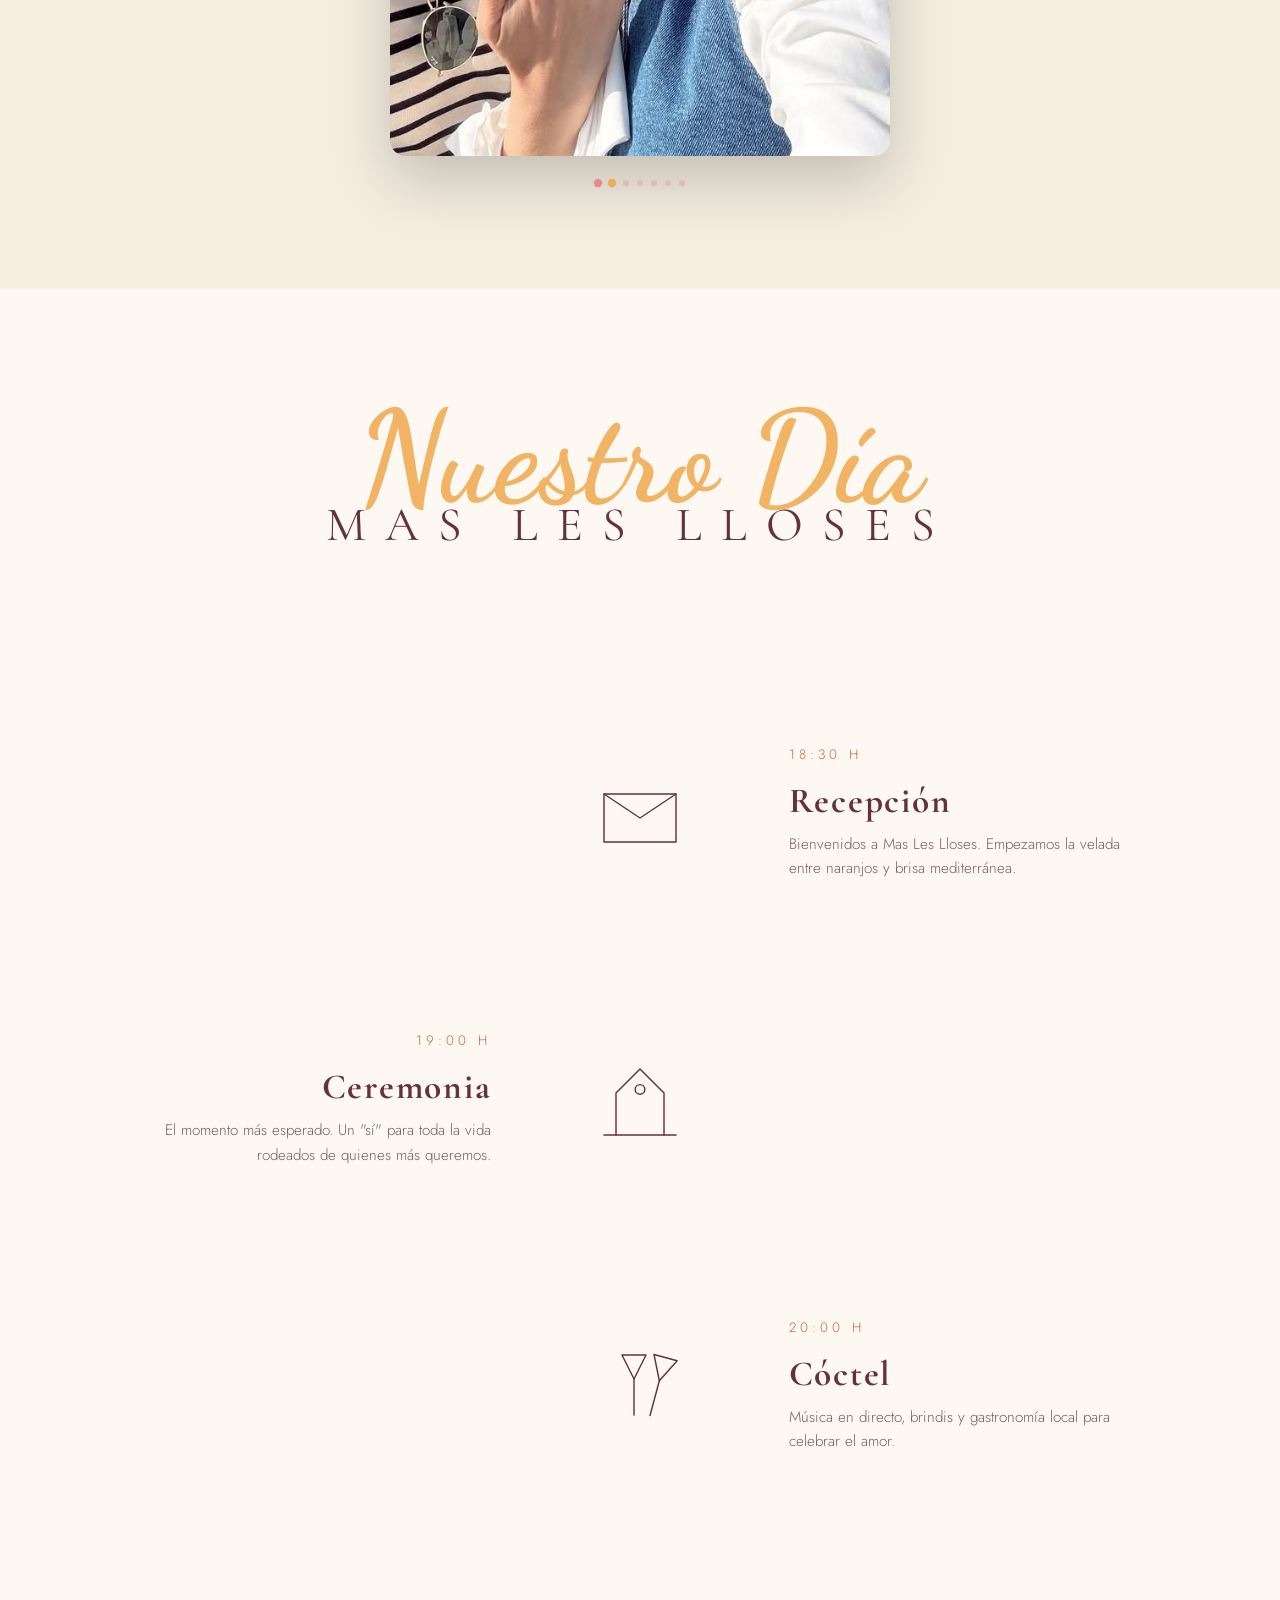
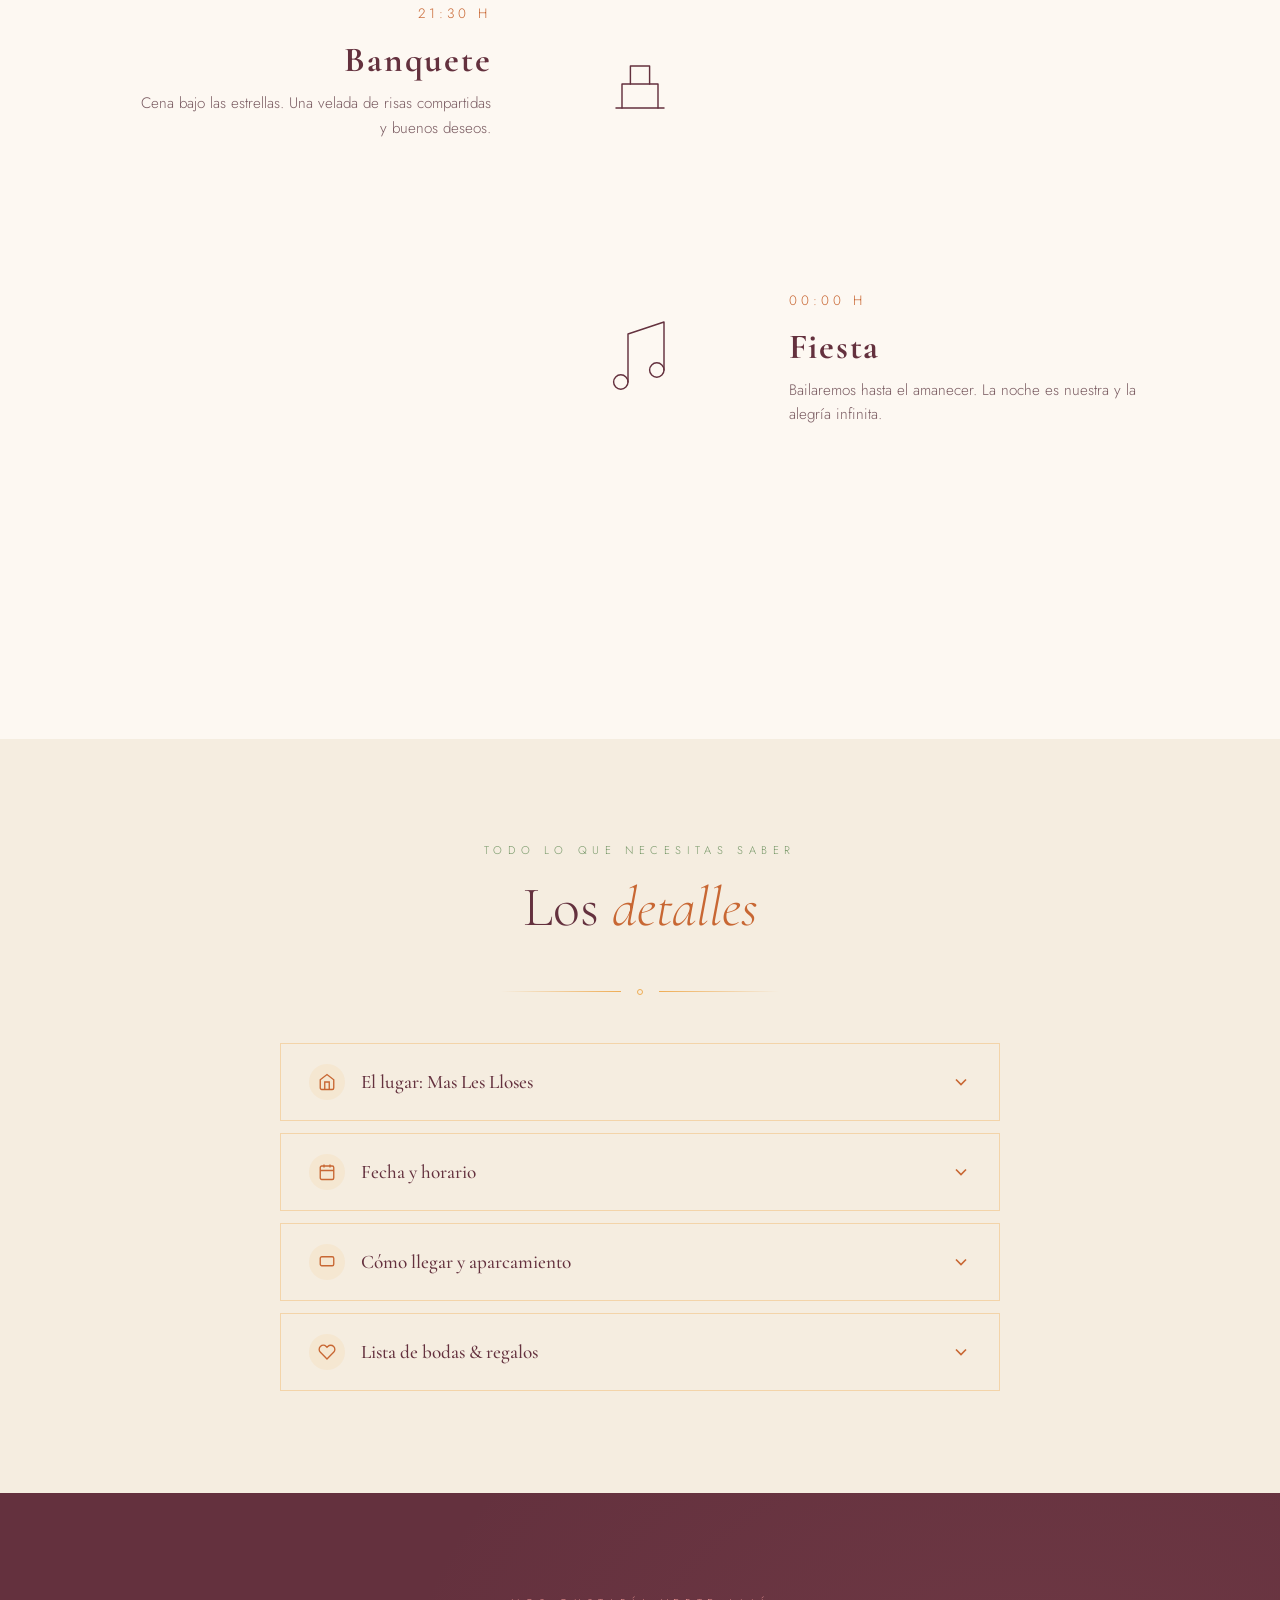
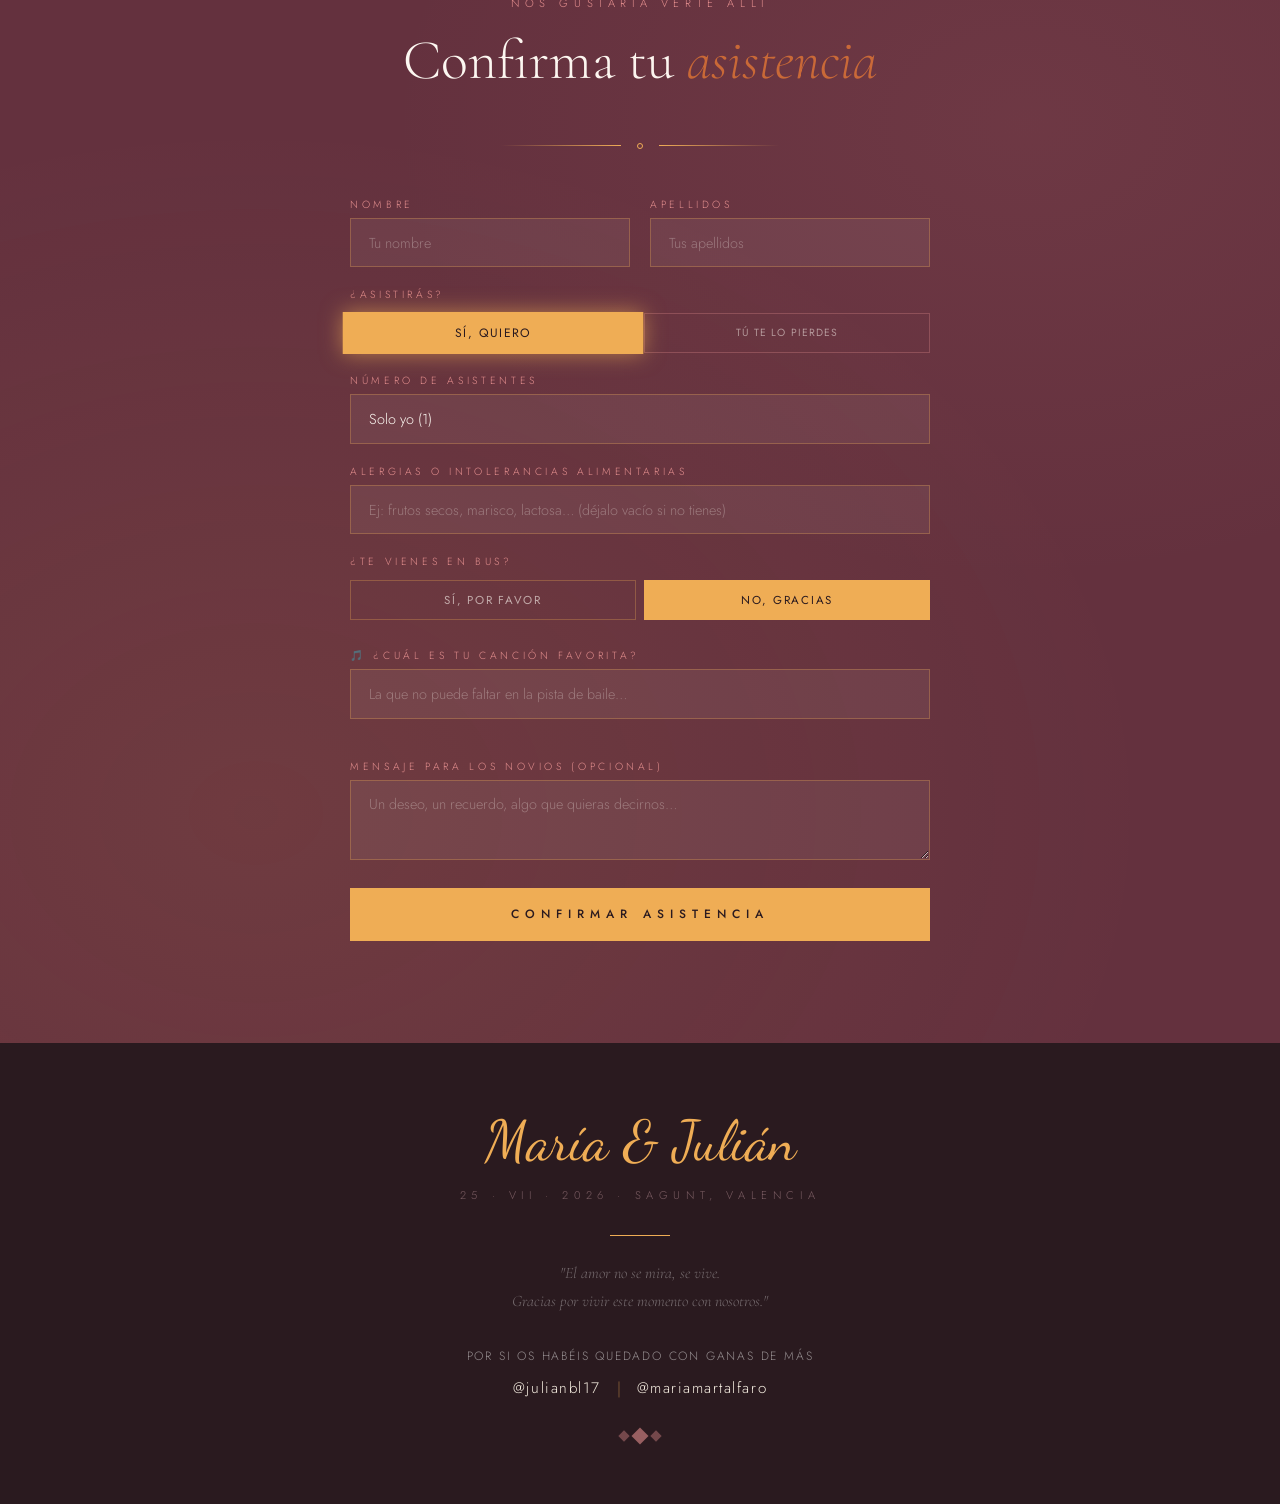
==== commit 39cb1b80: "Fix Apple and Google Calendar button contrast colors" ====
--- a/index.html
+++ b/index.html
@@ -2526,8 +2526,8 @@
       
       <div id="calendar-links" style="display:none; flex-direction:column; gap:0.8rem; margin-top:2rem; width:100%; max-width:300px; padding-top: 1rem; border-top: 1px solid rgba(239, 173, 85, 0.4);">
         <p style="font-family:var(--ff-b); font-size:0.8rem; text-transform:uppercase; letter-spacing:0.1em; color:var(--mid); margin-bottom: 0.5rem;">Añadir al calendario</p>
-        <a href="https://calendar.google.com/calendar/render?action=TEMPLATE&text=Boda+Mar%C3%ADa+y+Juli%C3%A1n&dates=20260725T163000Z/20260726T040000Z&details=Celebra+con+nosotros+este+d%C3%ADa+tan+especial.&location=Mas+Les+Lloses,+Carrer+Cam%C3%AD+de+Lliria,+46500+Sagunt,+Valencia" target="_blank" style="background:var(--burgundy); color:white; font-family:var(--ff-d); padding:0.8rem; text-decoration:none; text-align:center; transition:background 0.3s; border-radius: 4px;" onmouseover="this.style.background='var(--dark)'" onmouseout="this.style.background='var(--burgundy)'">Google Calendar</a>
-        <a href="data:text/calendar;charset=utf8,BEGIN:VCALENDAR%0AVERSION:2.0%0ABEGIN:VEVENT%0AURL:https://boda-maria-julian.netlify.app/%0ADTSTART:20260725T163000Z%0ADTEND:20260726T040000Z%0ASUMMARY:Boda%20Mar%C3%ADa%20y%20Juli%C3%A1n%0ADESCRIPTION:Celebra%20con%20nosotros%20este%20d%C3%ADa%20tan%20especial.%0ALOCATION:Mas%20Les%20Lloses%2C%20Carrer%20Cam%C3%AD%20de%20Lliria%2C%2046500%20Sagunt%2C%20Valencia%0AEND:VEVENT%0AEND:VCALENDAR" download="boda-maria-julian.ics" style="border:1px solid var(--burgundy); color:var(--burgundy); font-family:var(--ff-d); padding:0.8rem; text-decoration:none; text-align:center; transition:all 0.3s; background:transparent; border-radius: 4px;" onmouseover="this.style.background='var(--burgundy)'; this.style.color='white'" onmouseout="this.style.background='transparent'; this.style.color='var(--burgundy)'">Apple Calendar</a>
+        <a href="https://calendar.google.com/calendar/render?action=TEMPLATE&text=Boda+Mar%C3%ADa+y+Juli%C3%A1n&dates=20260725T163000Z/20260726T040000Z&details=Celebra+con+nosotros+este+d%C3%ADa+tan+especial.&location=Mas+Les+Lloses,+Carrer+Cam%C3%AD+de+Lliria,+46500+Sagunt,+Valencia" target="_blank" style="background:var(--ivory); color:var(--burgundy); font-family:var(--ff-d); padding:0.8rem; text-decoration:none; text-align:center; transition:background 0.3s; border-radius: 4px;" onmouseover="this.style.background='var(--gold)'" onmouseout="this.style.background='var(--ivory)'">Google Calendar</a>
+        <a href="data:text/calendar;charset=utf8,BEGIN:VCALENDAR%0AVERSION:2.0%0ABEGIN:VEVENT%0AURL:https://boda-maria-julian.netlify.app/%0ADTSTART:20260725T163000Z%0ADTEND:20260726T040000Z%0ASUMMARY:Boda%20Mar%C3%ADa%20y%20Juli%C3%A1n%0ADESCRIPTION:Celebra%20con%20nosotros%20este%20d%C3%ADa%20tan%20especial.%0ALOCATION:Mas%20Les%20Lloses%2C%20Carrer%20Cam%C3%AD%20de%20Lliria%2C%2046500%20Sagunt%2C%20Valencia%0AEND:VEVENT%0AEND:VCALENDAR" download="boda-maria-julian.ics" style="border:1px solid var(--ivory); color:var(--ivory); font-family:var(--ff-d); padding:0.8rem; text-decoration:none; text-align:center; transition:all 0.3s; background:transparent; border-radius: 4px;" onmouseover="this.style.background='var(--ivory)'; this.style.color='var(--burgundy)'" onmouseout="this.style.background='transparent'; this.style.color='var(--ivory)'">Apple Calendar</a>
       </div>
     </div>
   </section>
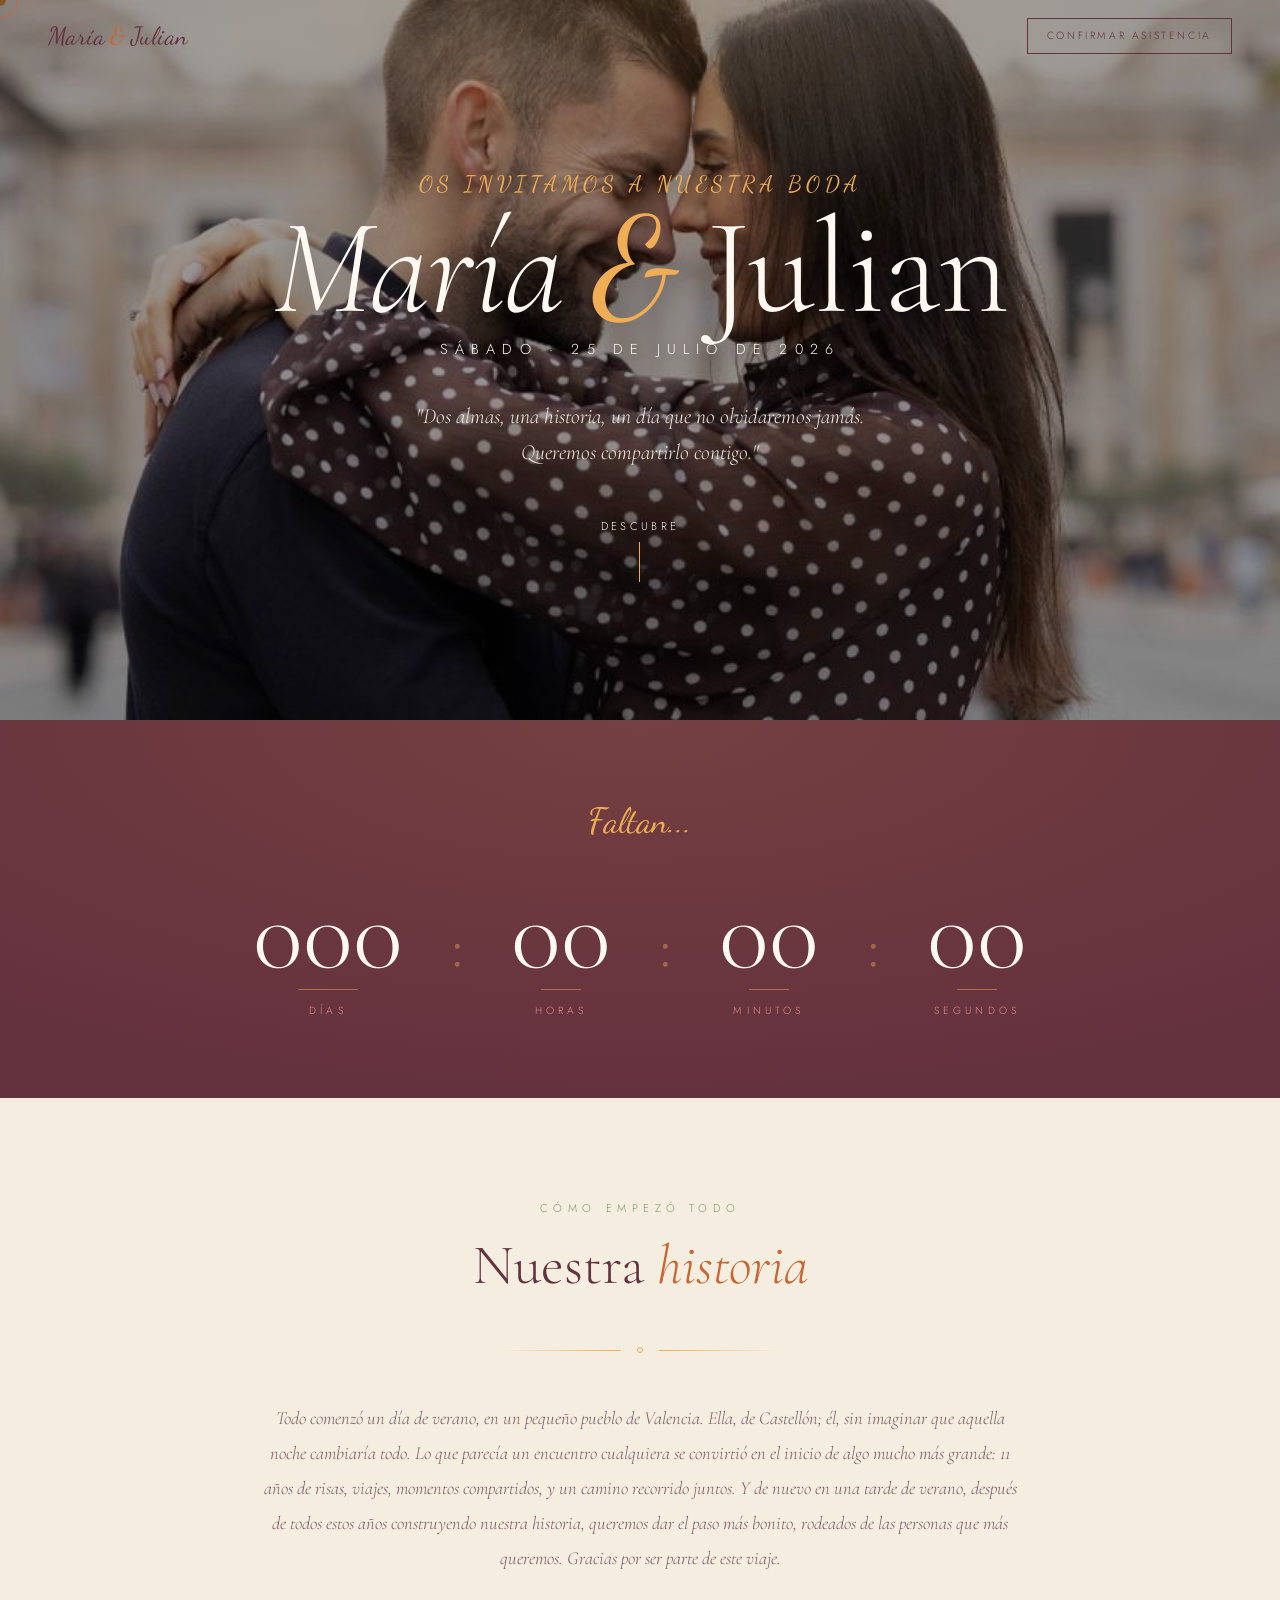
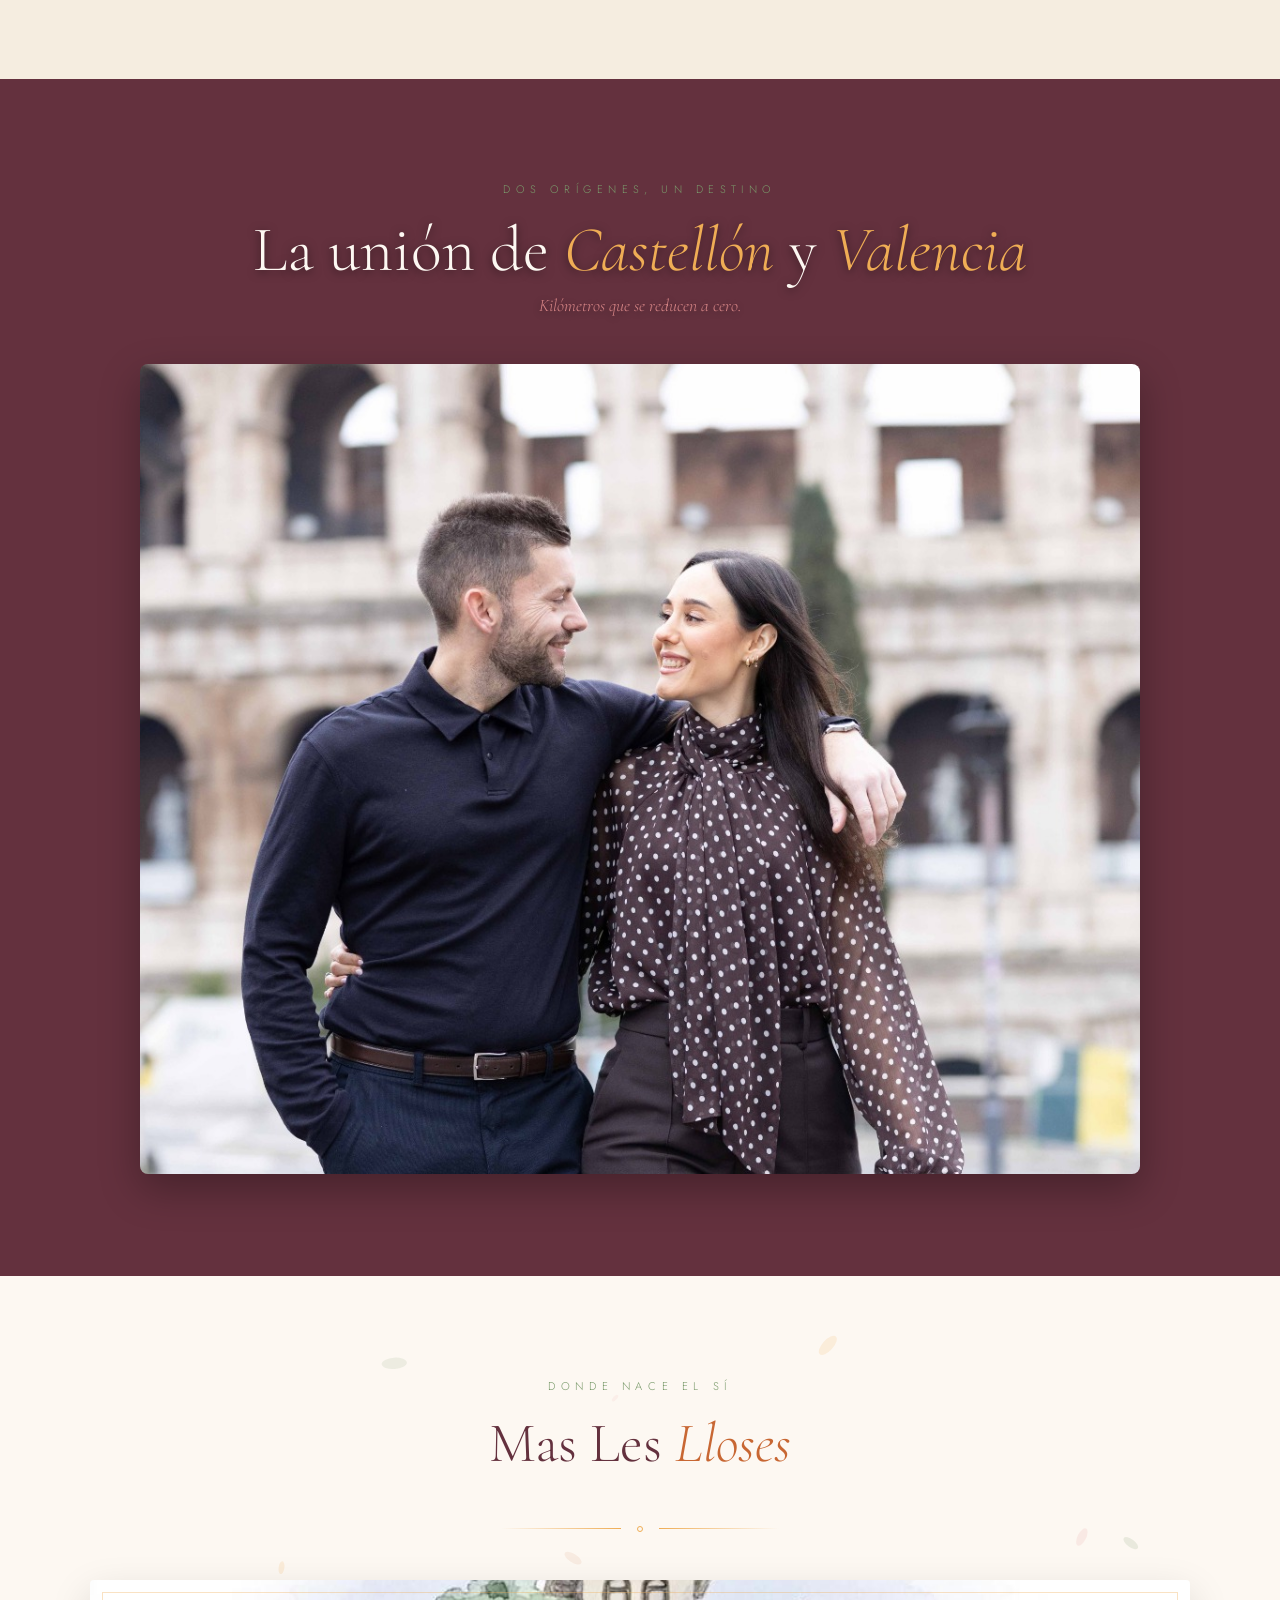
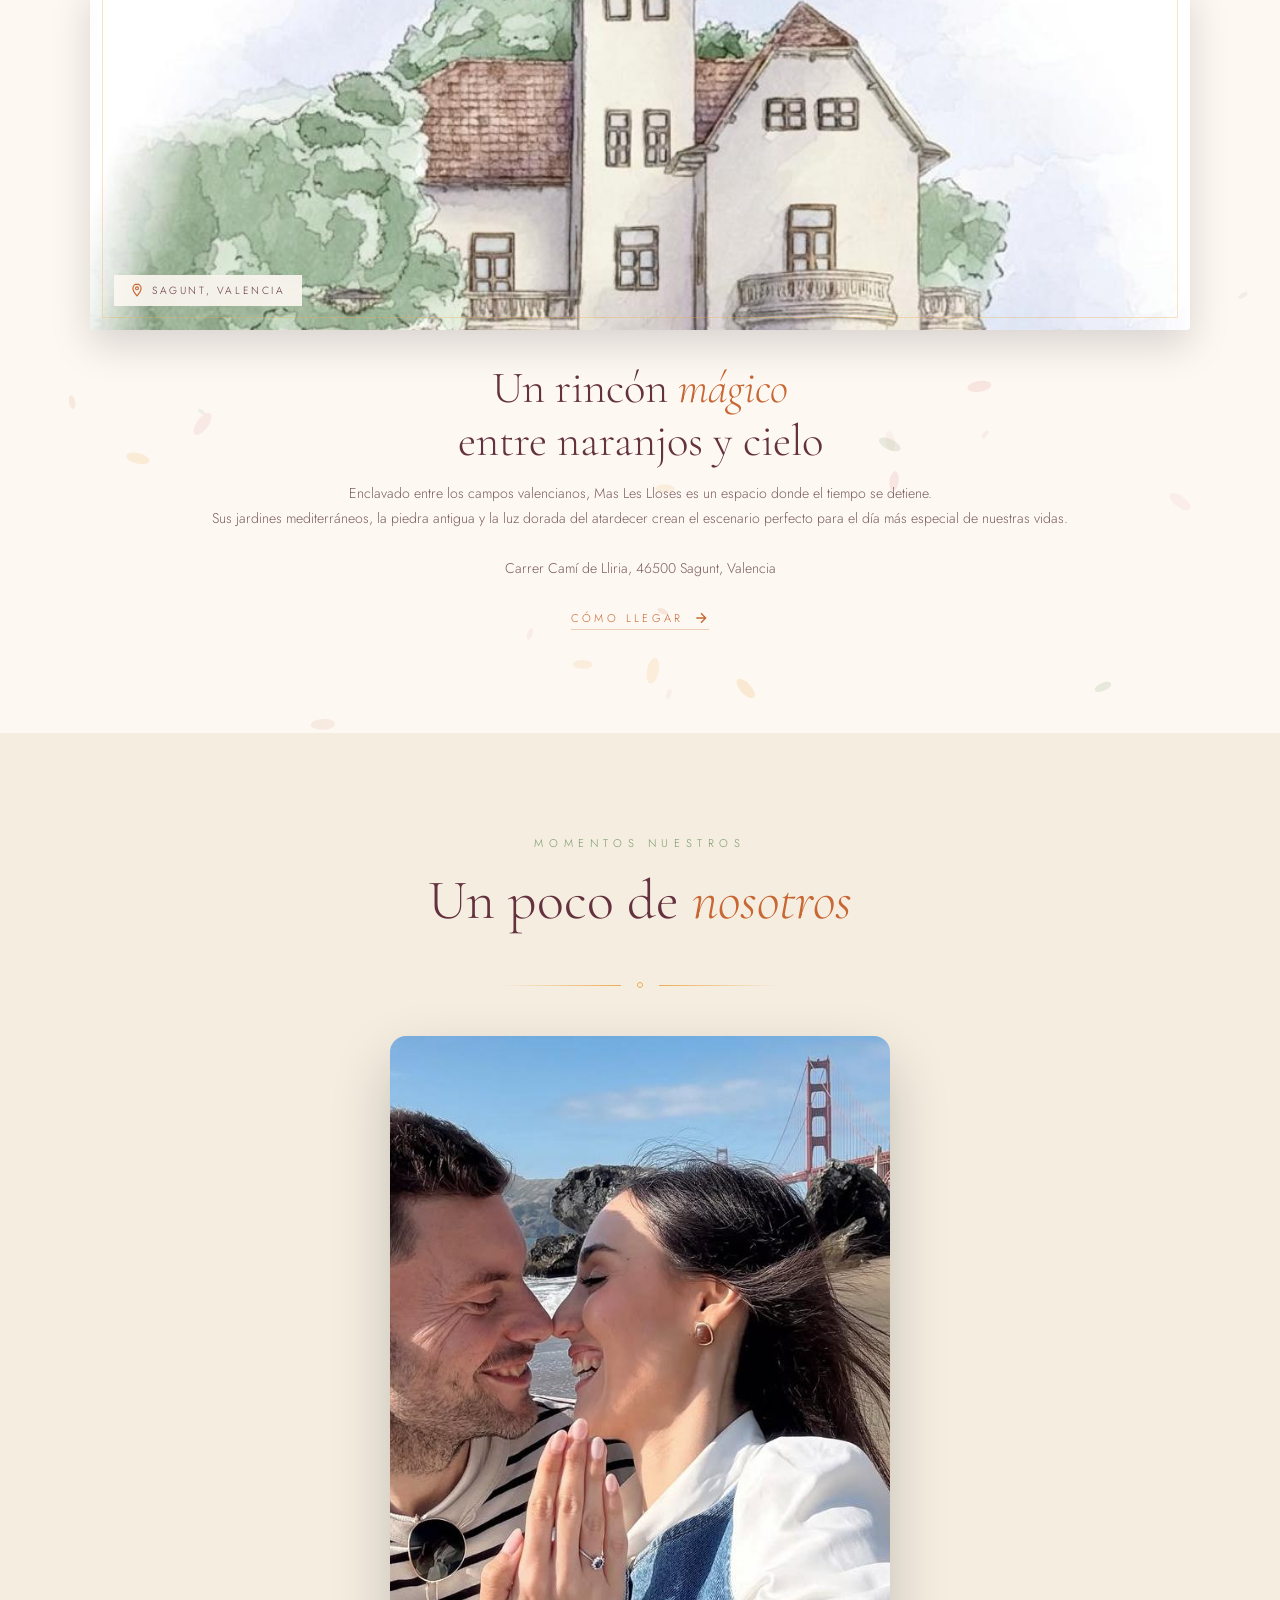
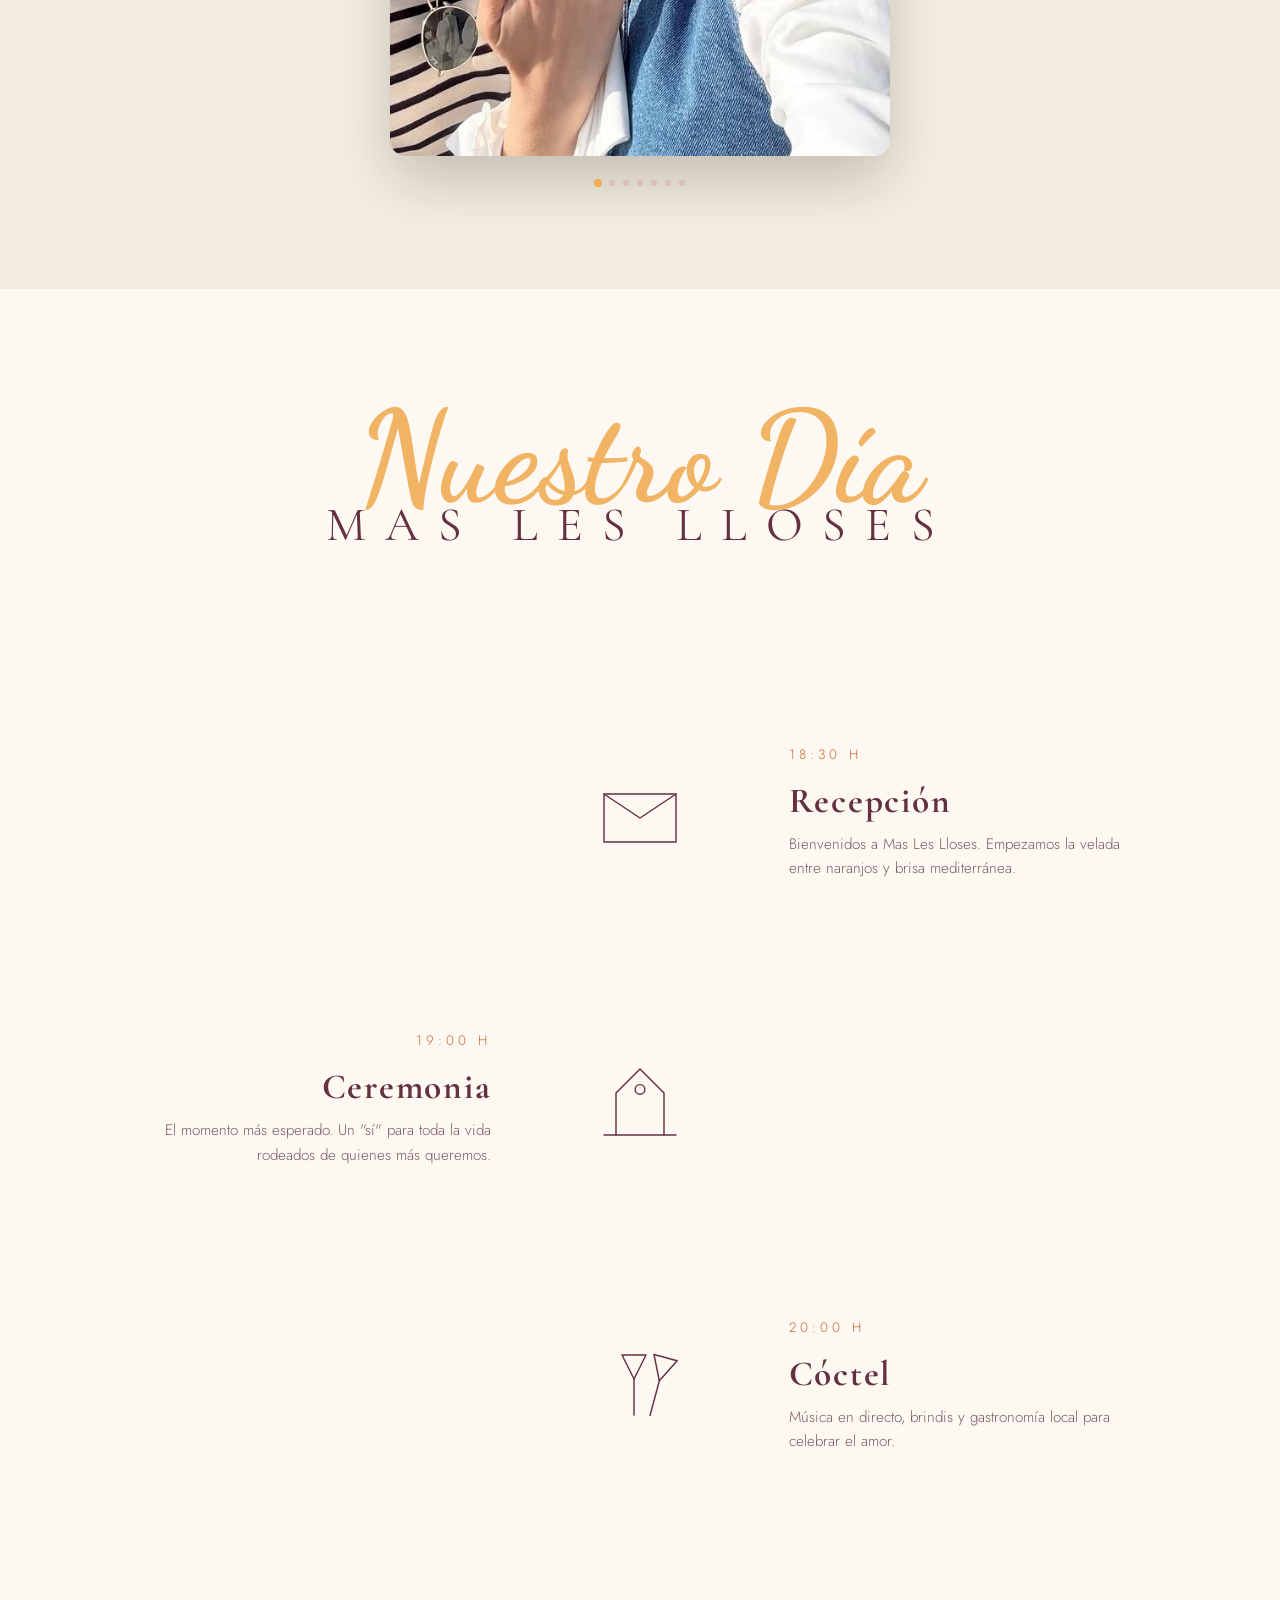
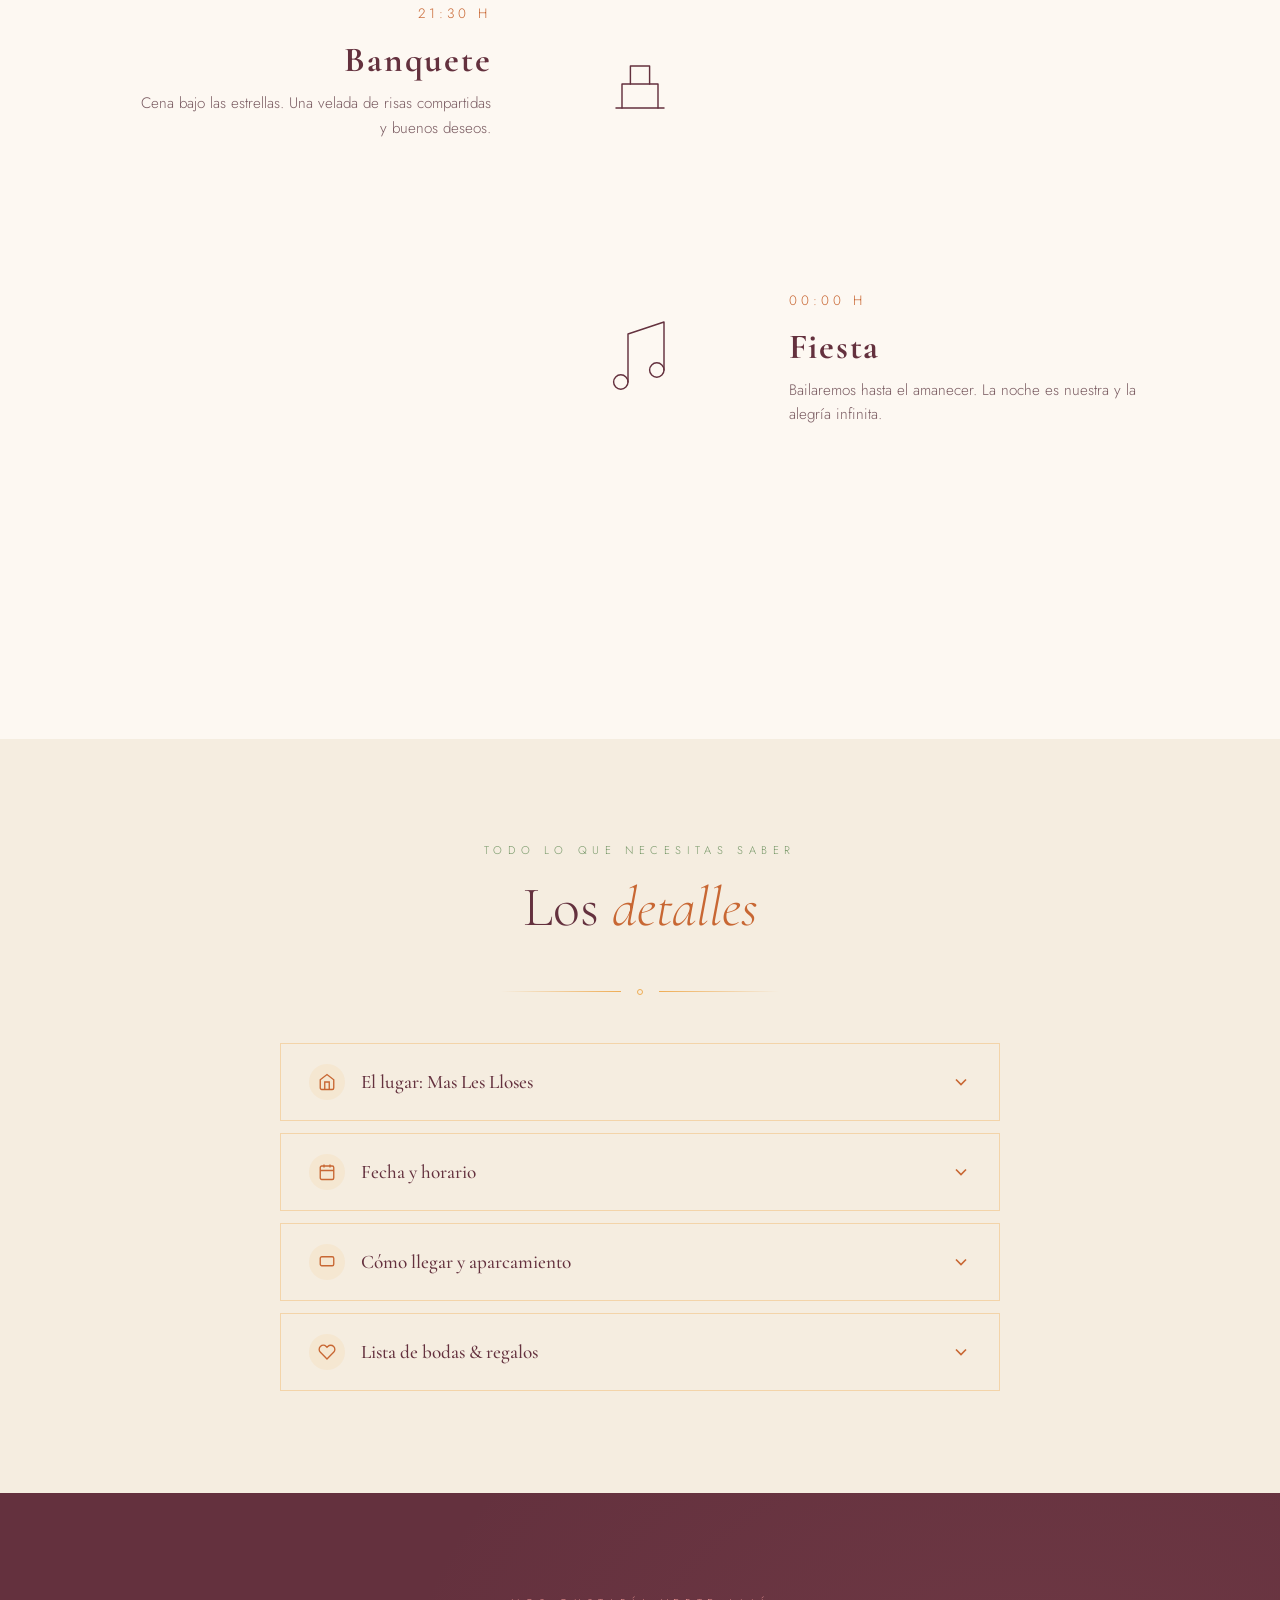
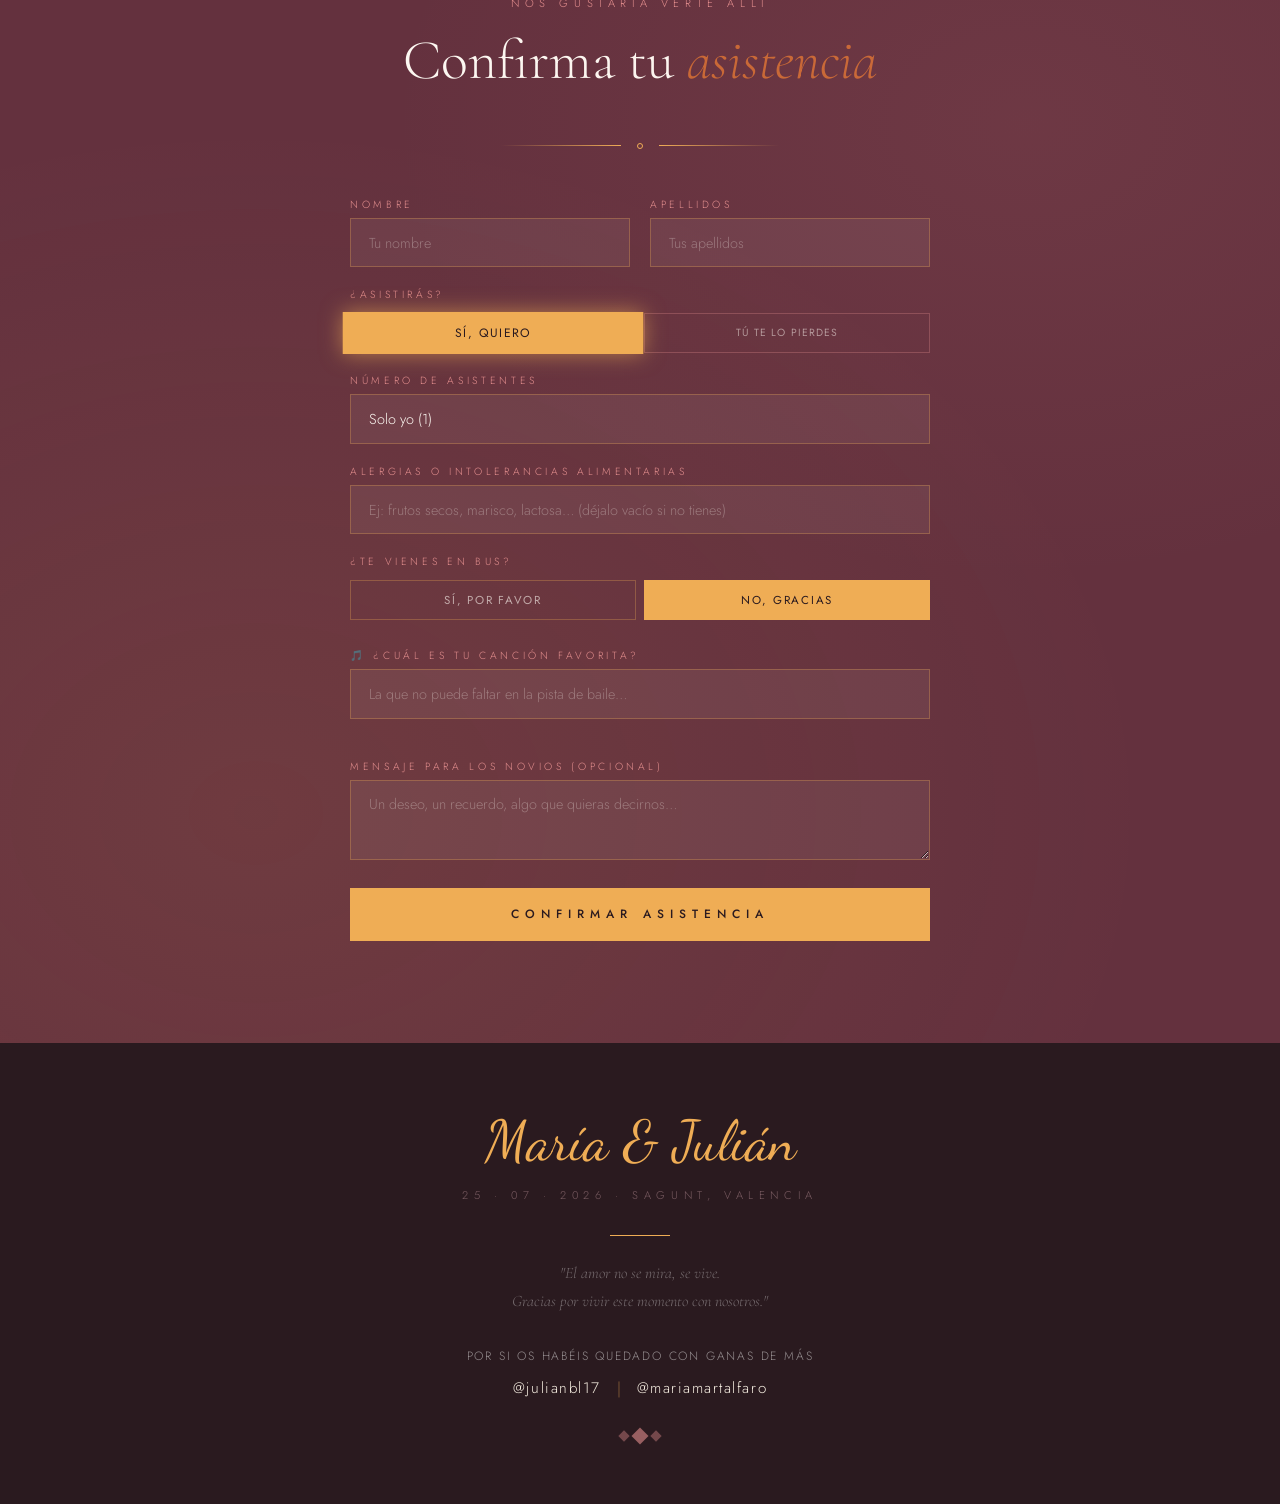
==== commit 0539a58d: "Add modern 3D Swiper carousel to Origenes section with 8 photos" ====
--- a/index.html
+++ b/index.html
@@ -2536,7 +2536,7 @@
   <!-- FOOTER -->
   <footer class="footer">
     <p class="footer-names">María &amp; Julián</p>
-    <p class="footer-date">25 · VII · 2026 · Sagunt, Valencia</p>
+    <p class="footer-date">25 · 07 · 2026 · Sagunt, Valencia</p>
     <div class="footer-divider"></div>
     <p class="footer-note">"El amor no se mira, se vive.<br />Gracias por vivir este momento con nosotros."</p>
     
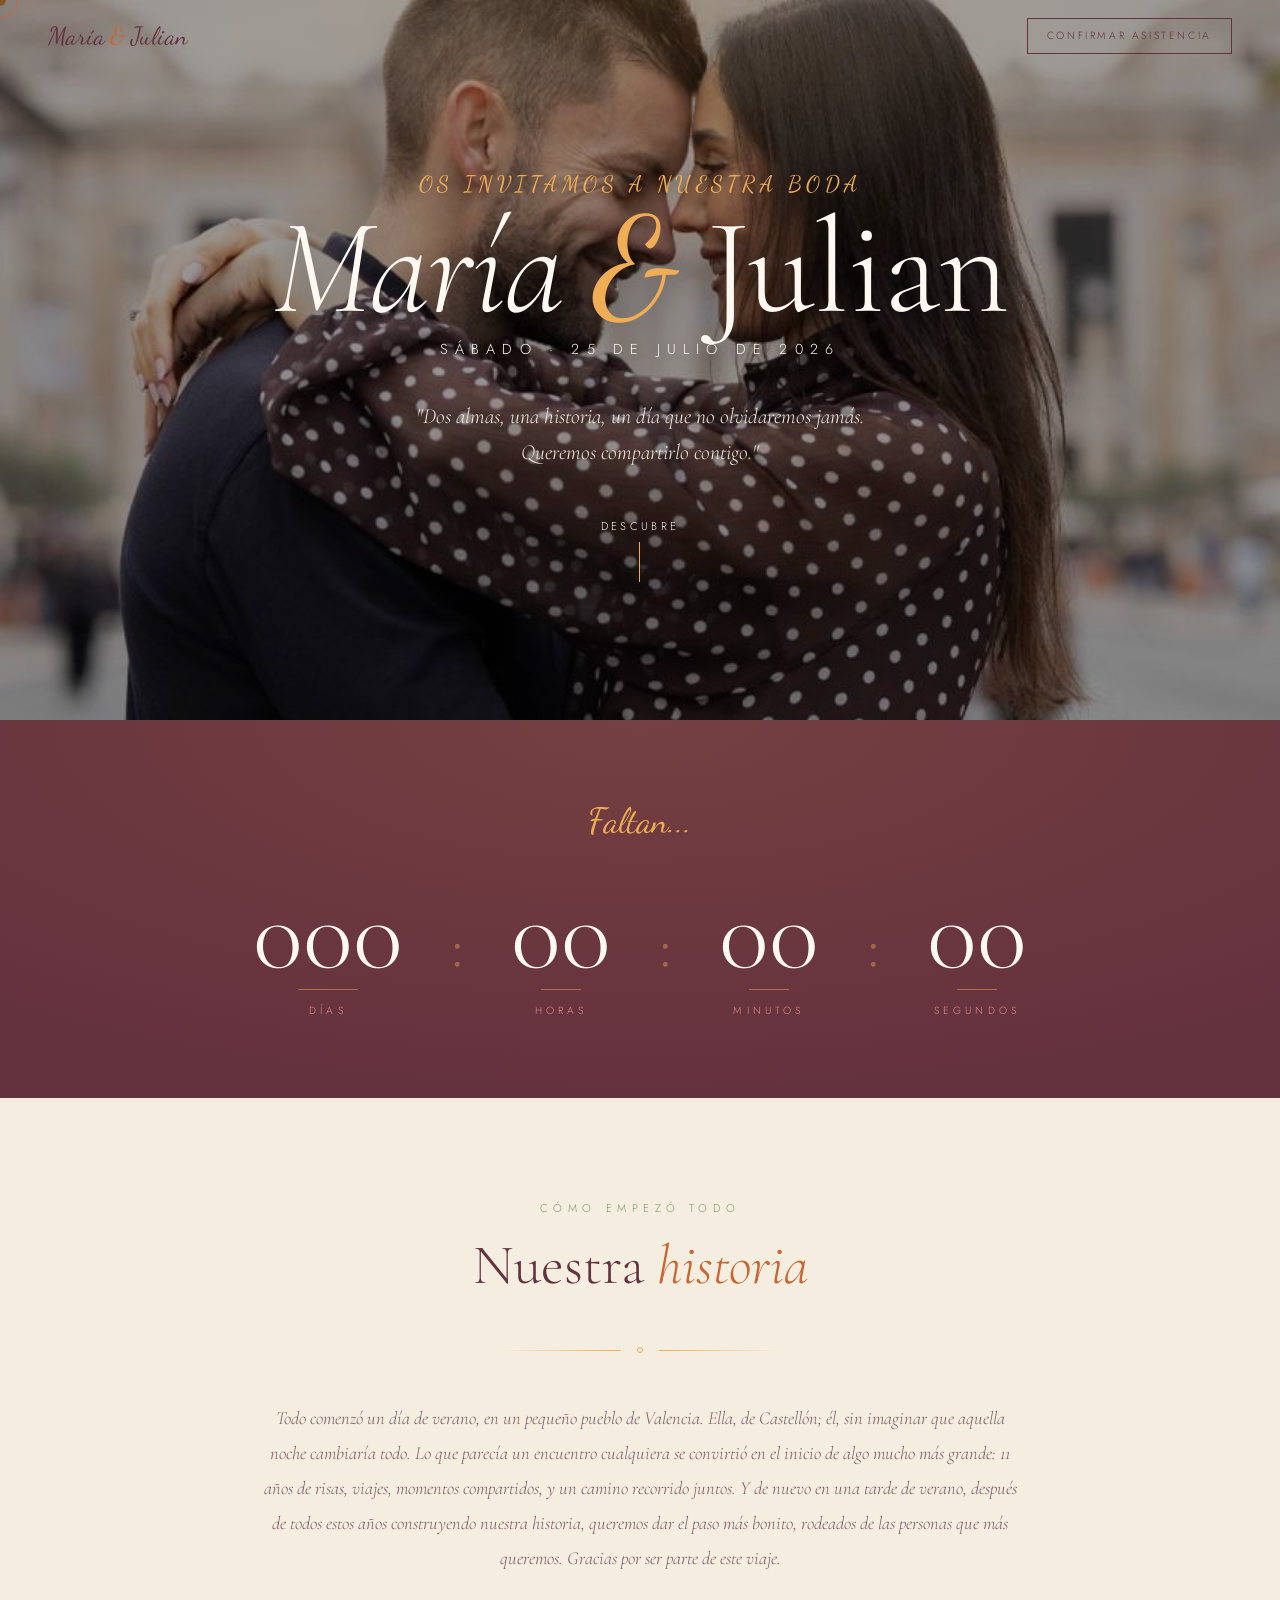
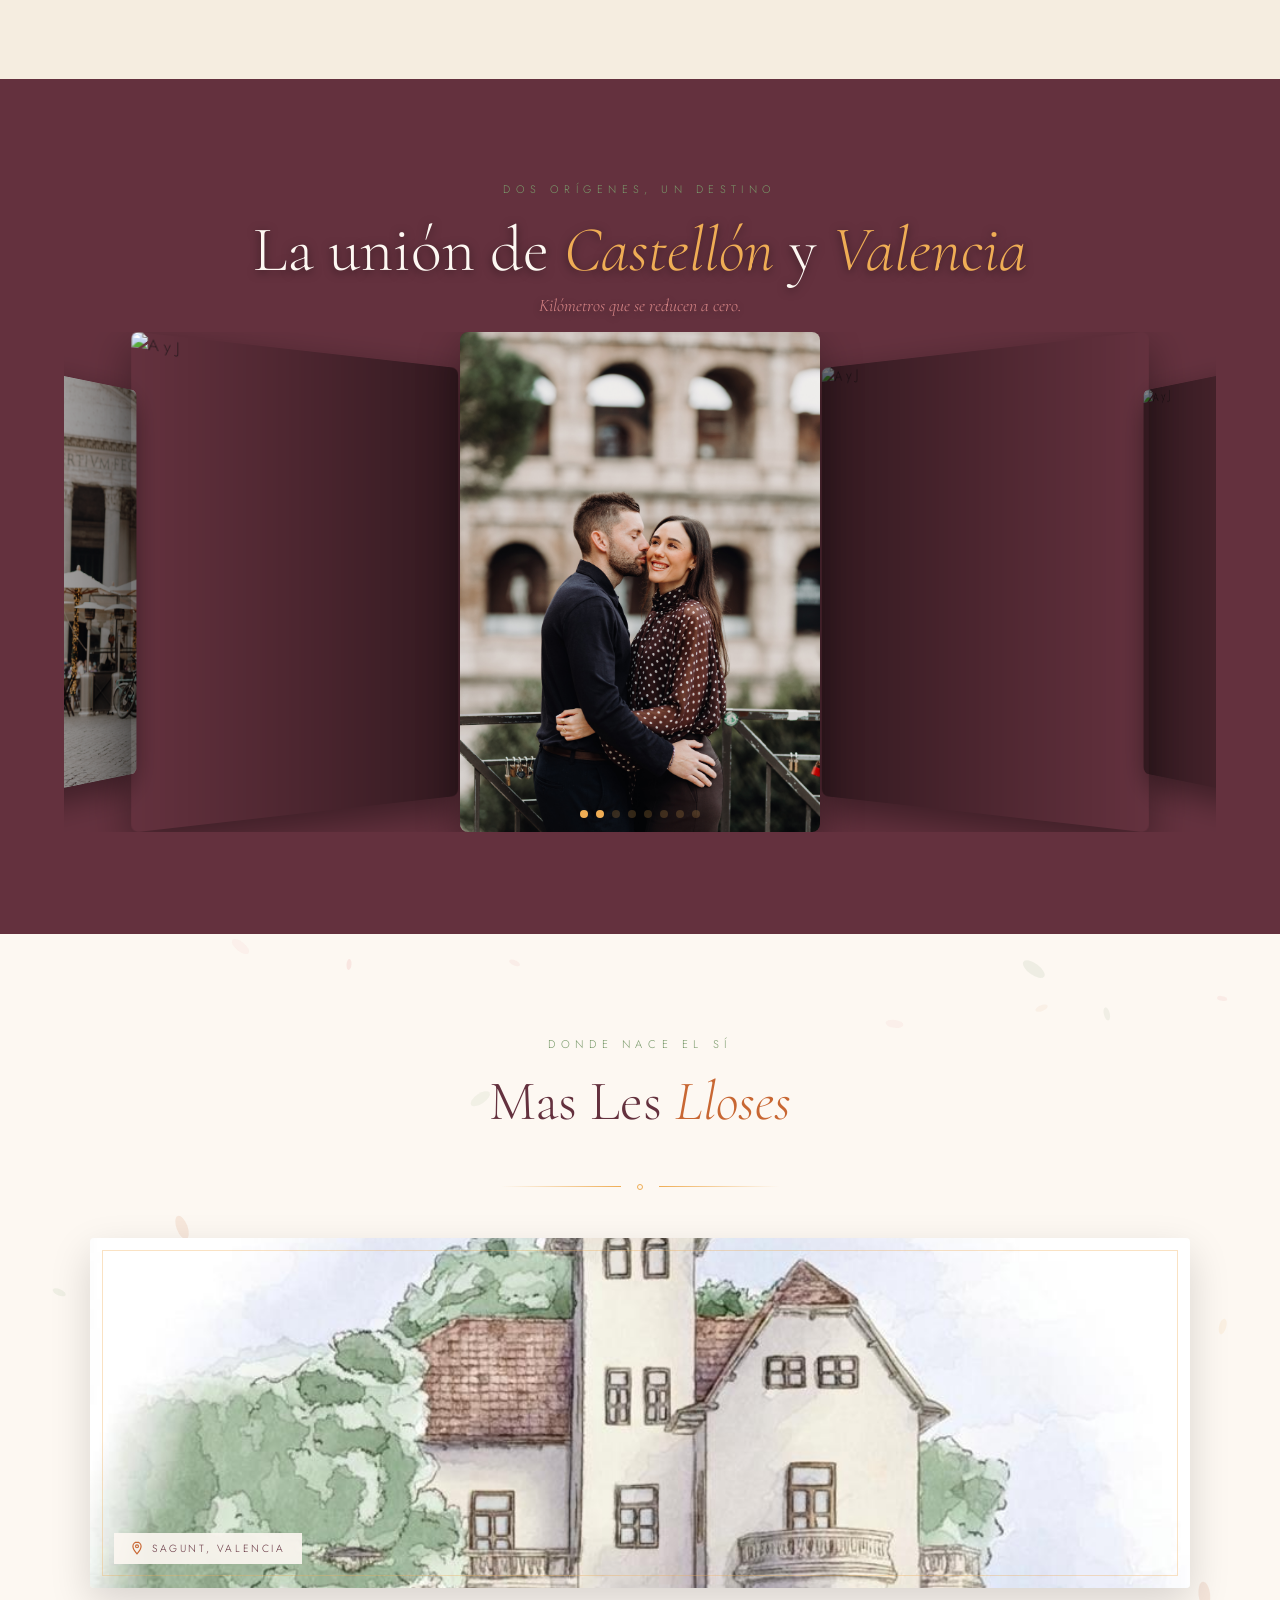
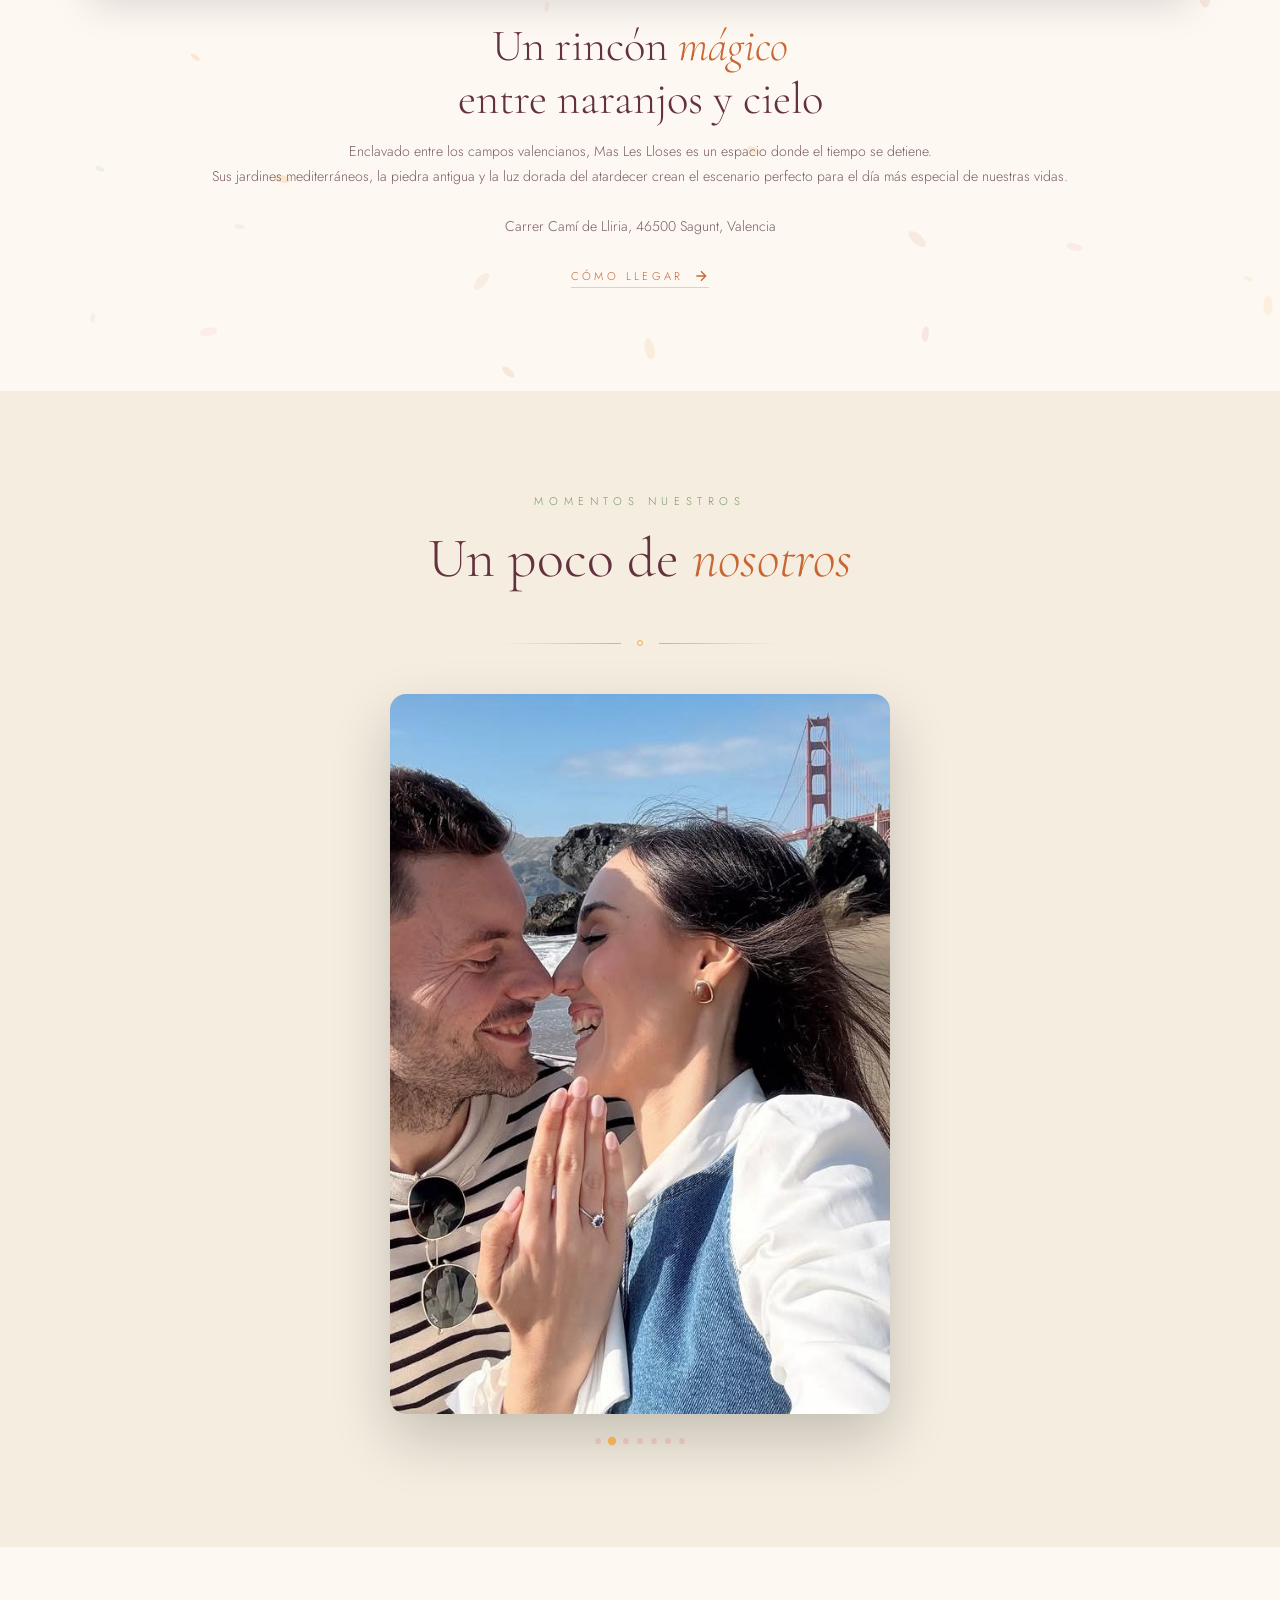
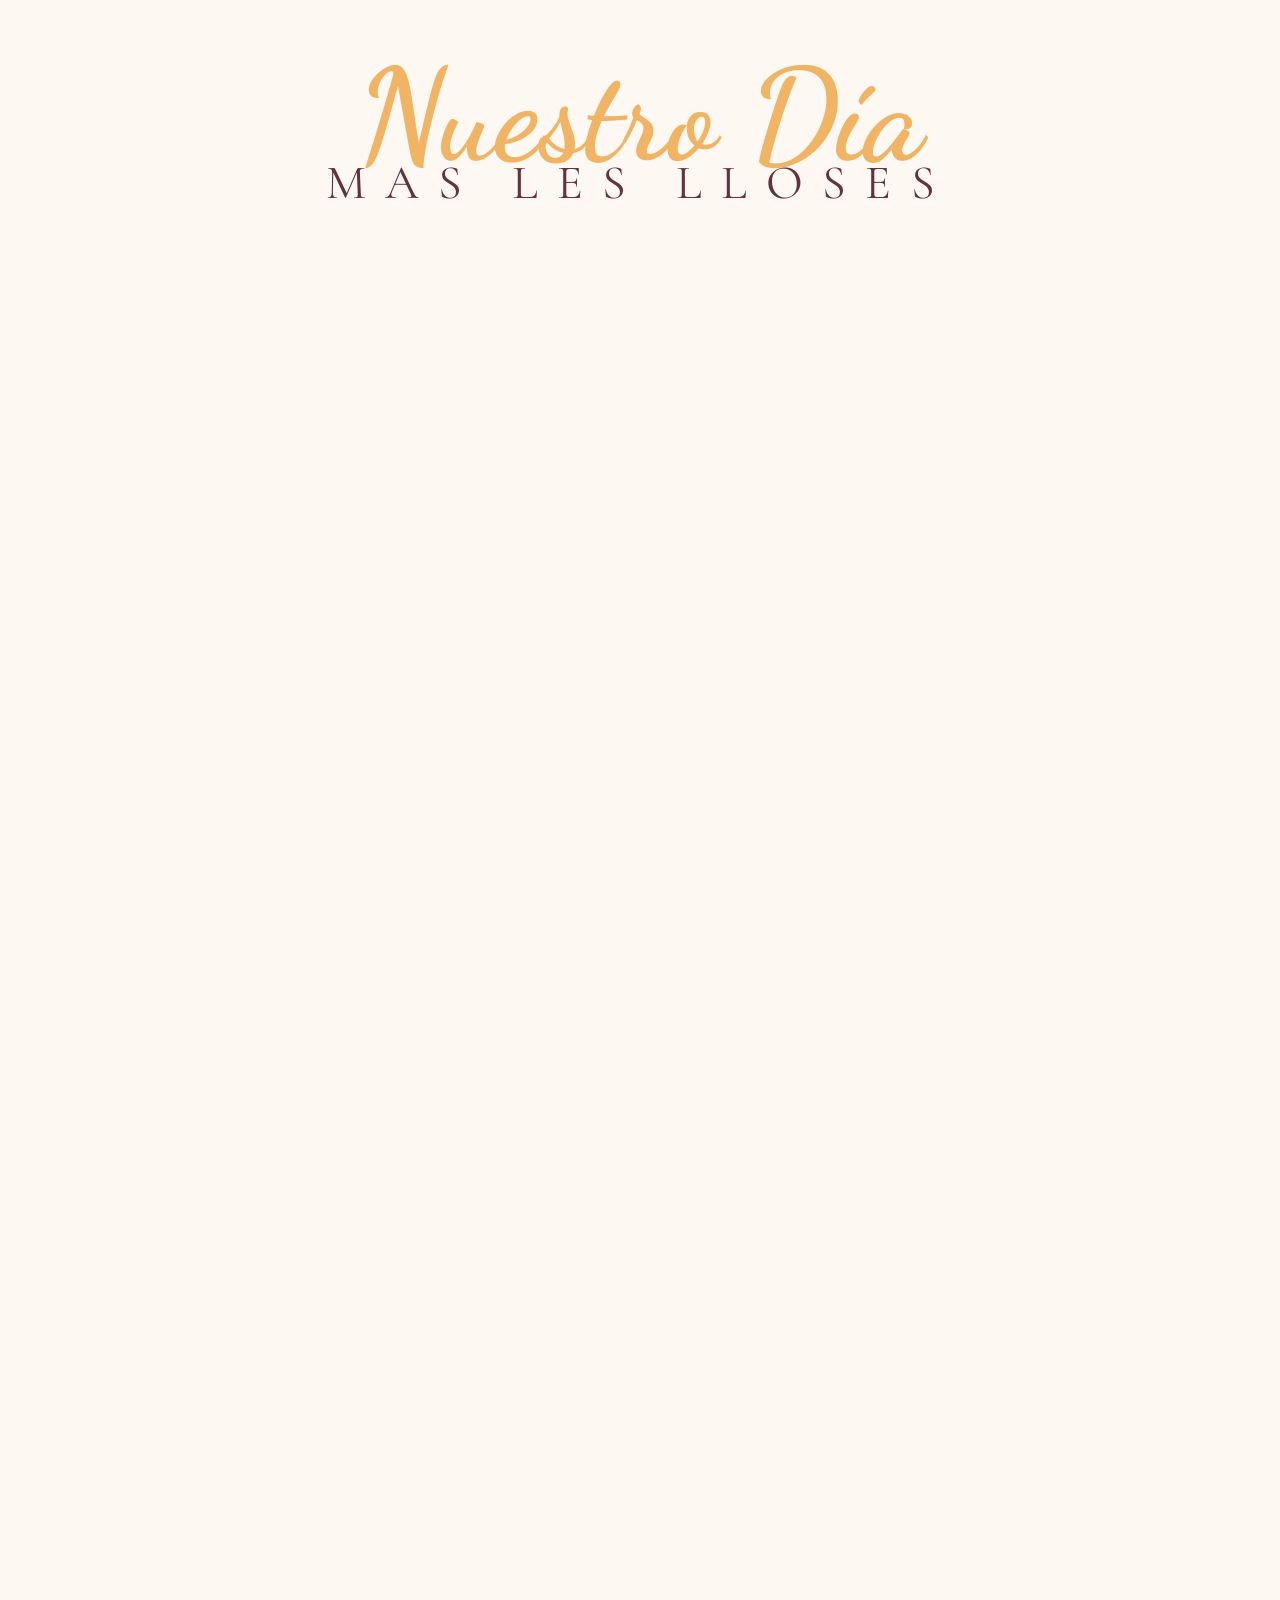
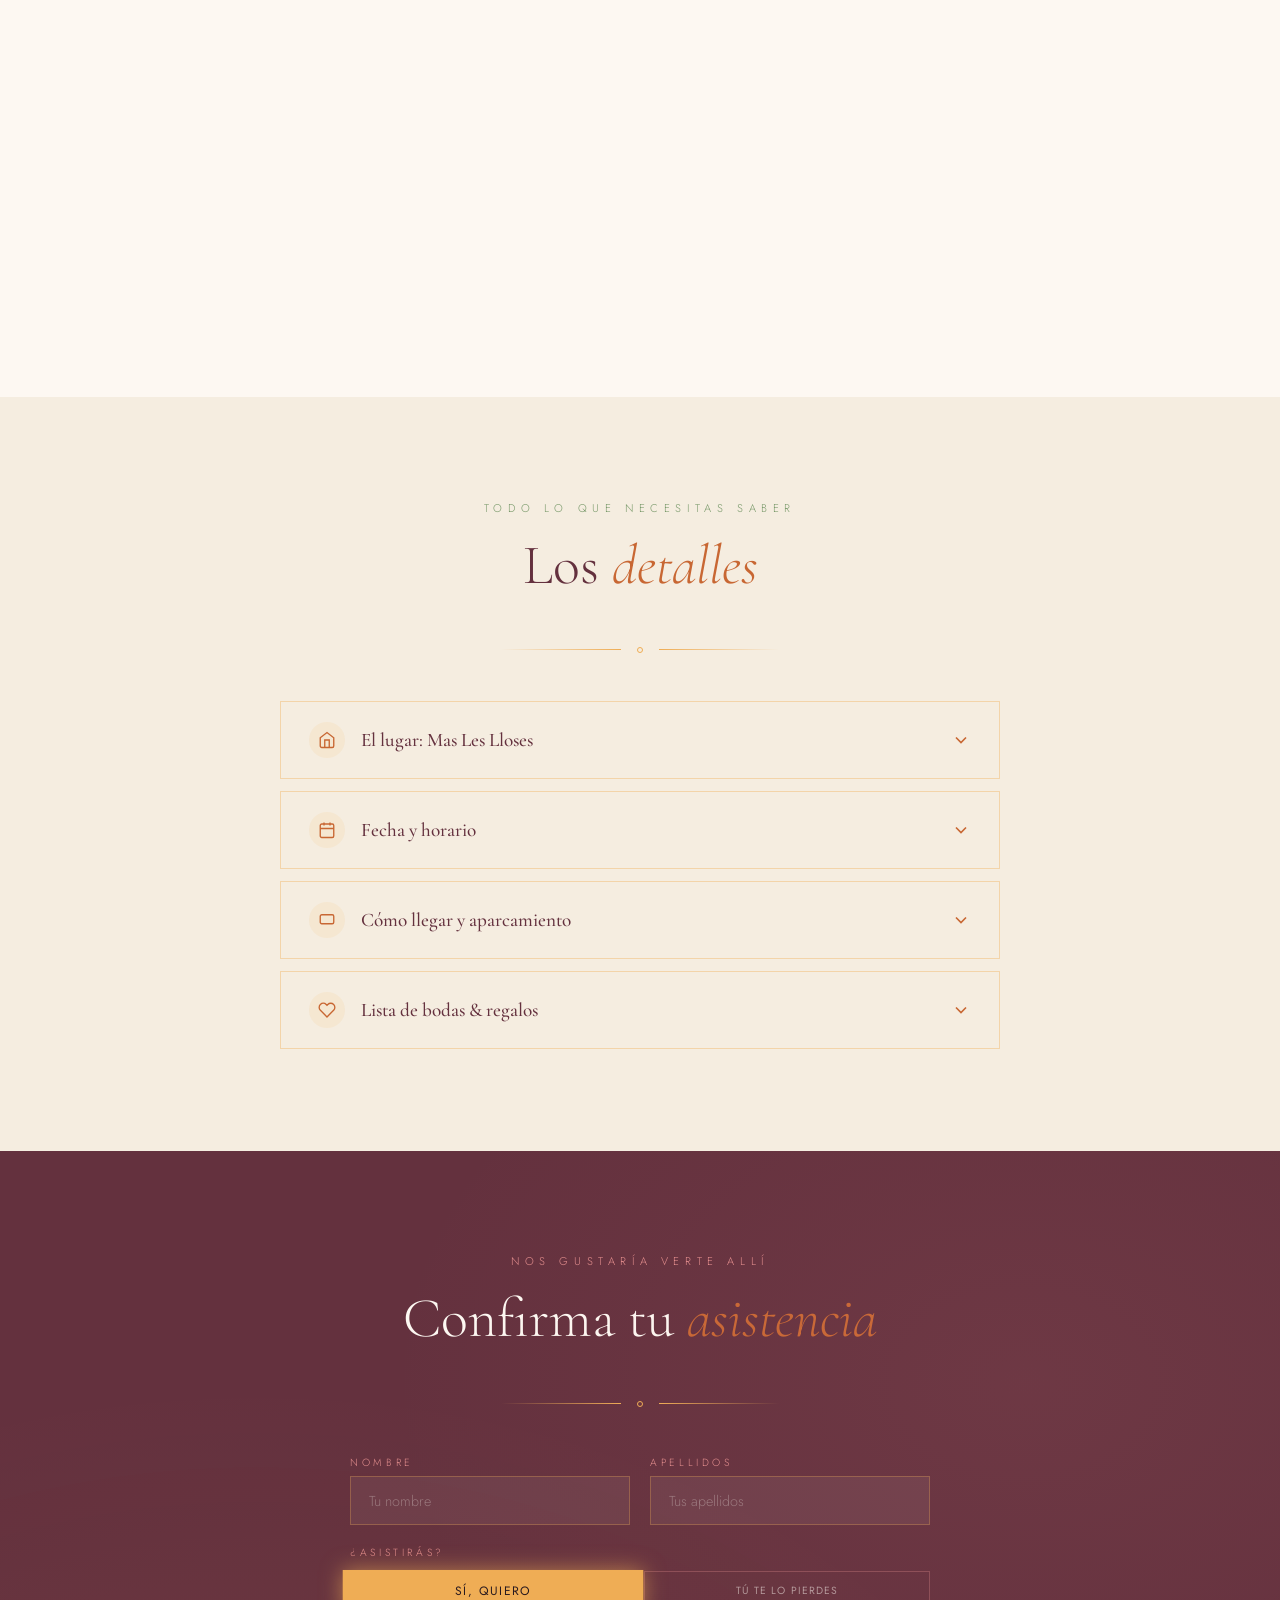
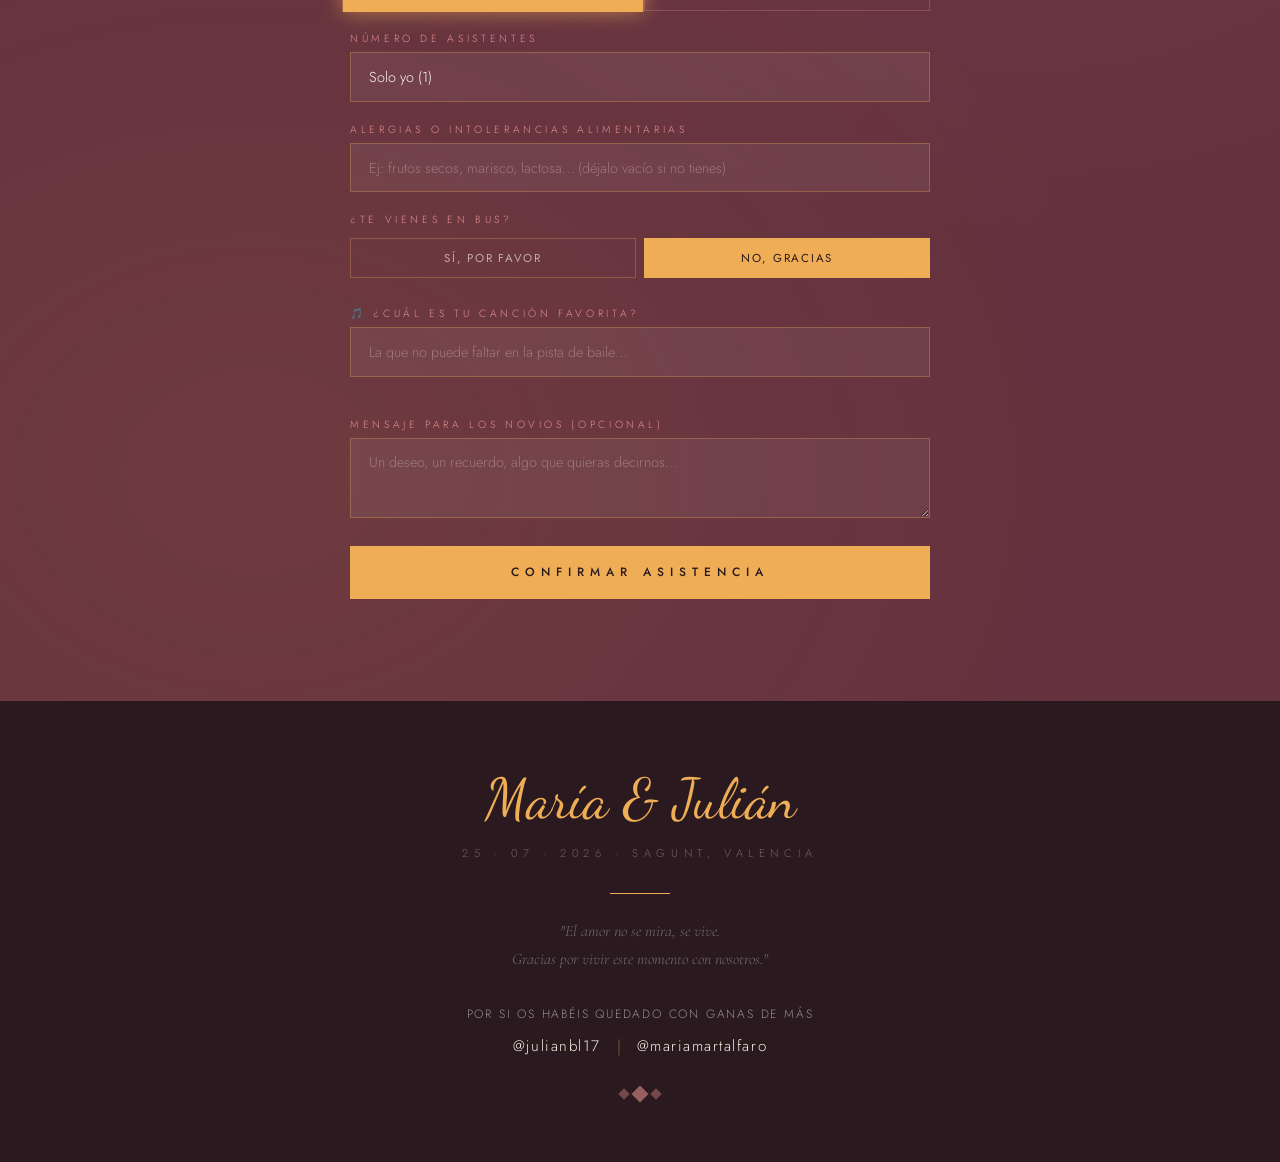
==== commit 92d454f0: "Fix image paths for Swiper carousel" ====
--- a/index.html
+++ b/index.html
@@ -2061,7 +2061,43 @@
         height: 30px
       }
     }
+
+    /* ESTILOS SWIPER COVERFLOW */
+    .union-swiper {
+      width: 100%;
+      padding-top: 2rem;
+      padding-bottom: 3rem;
+    }
+
+    .union-swiper .swiper-slide {
+      background-position: center;
+      background-size: cover;
+      width: 260px;
+      height: 360px;
+      border-radius: 8px;
+      overflow: hidden;
+      box-shadow: 0 15px 40px rgba(0, 0, 0, 0.4);
+    }
+
+    @media(min-width:768px) {
+      .union-swiper .swiper-slide {
+        width: 360px;
+        height: 500px;
+      }
+    }
+
+    .union-swiper .swiper-slide img {
+      display: block;
+      width: 100%;
+      height: 100%;
+      object-fit: cover;
+    }
+
+    .union-swiper .swiper-pagination-bullet {
+      background: var(--gold);
+    }
   </style>
+  <link rel="stylesheet" href="https://cdn.jsdelivr.net/npm/swiper@11/swiper-bundle.min.css" />
 </head>
 
 <body>
@@ -2132,14 +2168,23 @@
 
   <!-- UNION DE CIUDADES -->
   <section class="cities-section" id="union">
-    <div class="cities-content reveal">
+    <div class="cities-content reveal" style="max-width: 100vw; overflow: hidden;">
       <p class="cities-eyebrow">Dos Orígenes, Un Destino</p>
       <h2 class="cities-headline">La unión de <em>Castellón</em> y <em>Valencia</em></h2>
-      <p class="cities-sub" style="margin-bottom:3rem; font-size:1.1rem;">Kilómetros que se reducen a cero.</p>
-
-      <div class="cities-big-image reveal"
-        style="width:100%; border-radius:8px; overflow:hidden; box-shadow:0 15px 40px rgba(0,0,0,0.3);">
-        <img src="img/boda5.jpg.jpeg" alt="La Unión" style="width:100%; height:90vh; object-fit:cover; display:block;">
+      <p class="cities-sub" style="margin-bottom:1rem; font-size:1.1rem;">Kilómetros que se reducen a cero.</p>
+
+      <div class="swiper union-swiper reveal" style="opacity:0; transition:opacity 1s ease;">
+        <div class="swiper-wrapper">
+          <div class="swiper-slide"><img src="img/boda13.jpg.jpg" alt="A y J"></div>
+          <div class="swiper-slide"><img src="img/boda14.jpg.jpg" alt="A y J"></div>
+          <div class="swiper-slide"><img src="img/boda22.jpg.jpg" alt="A y J"></div>
+          <div class="swiper-slide"><img src="img/Boda17.jpg.jpg" alt="A y J"></div>
+          <div class="swiper-slide"><img src="img/Boda18.jpg.jpg" alt="A y J"></div>
+          <div class="swiper-slide"><img src="img/boda16.jpg.jpg" alt="A y J"></div>
+          <div class="swiper-slide"><img src="img/boda21.jpg.jpg" alt="A y J"></div>
+          <div class="swiper-slide"><img src="img/boda20.jpg.jpg" alt="A y J"></div>
+        </div>
+        <div class="swiper-pagination"></div>
       </div>
     </div>
   </section>
@@ -2761,10 +2806,42 @@
             if (e.isIntersecting) e.target.classList.add('in-view');
           });
         }, { threshold: 0.15 });
-        document.querySelectorAll('.event-item').forEach(el => observer.observe(el));
       }
     });
   </script>
+
+  <script src="https://cdn.jsdelivr.net/npm/swiper@11/swiper-bundle.min.js"></script>
+  <script>
+    document.addEventListener("DOMContentLoaded", () => {
+      const swiperContainer = document.querySelector('.union-swiper');
+      if (swiperContainer) {
+        setTimeout(() => { swiperContainer.style.opacity = '1'; }, 300);
+      }
+      
+      new Swiper('.union-swiper', {
+        effect: 'coverflow',
+        grabCursor: true,
+        centeredSlides: true,
+        slidesPerView: 'auto',
+        coverflowEffect: {
+          rotate: 35,
+          stretch: 0,
+          depth: 100,
+          modifier: 1,
+          slideShadows: true,
+        },
+        loop: true,
+        autoplay: {
+          delay: 3500,
+          disableOnInteraction: false,
+        },
+        pagination: {
+          el: '.swiper-pagination',
+          clickable: true,
+        },
+      });
+    });
+  </script>
 </body>
 
 </html>
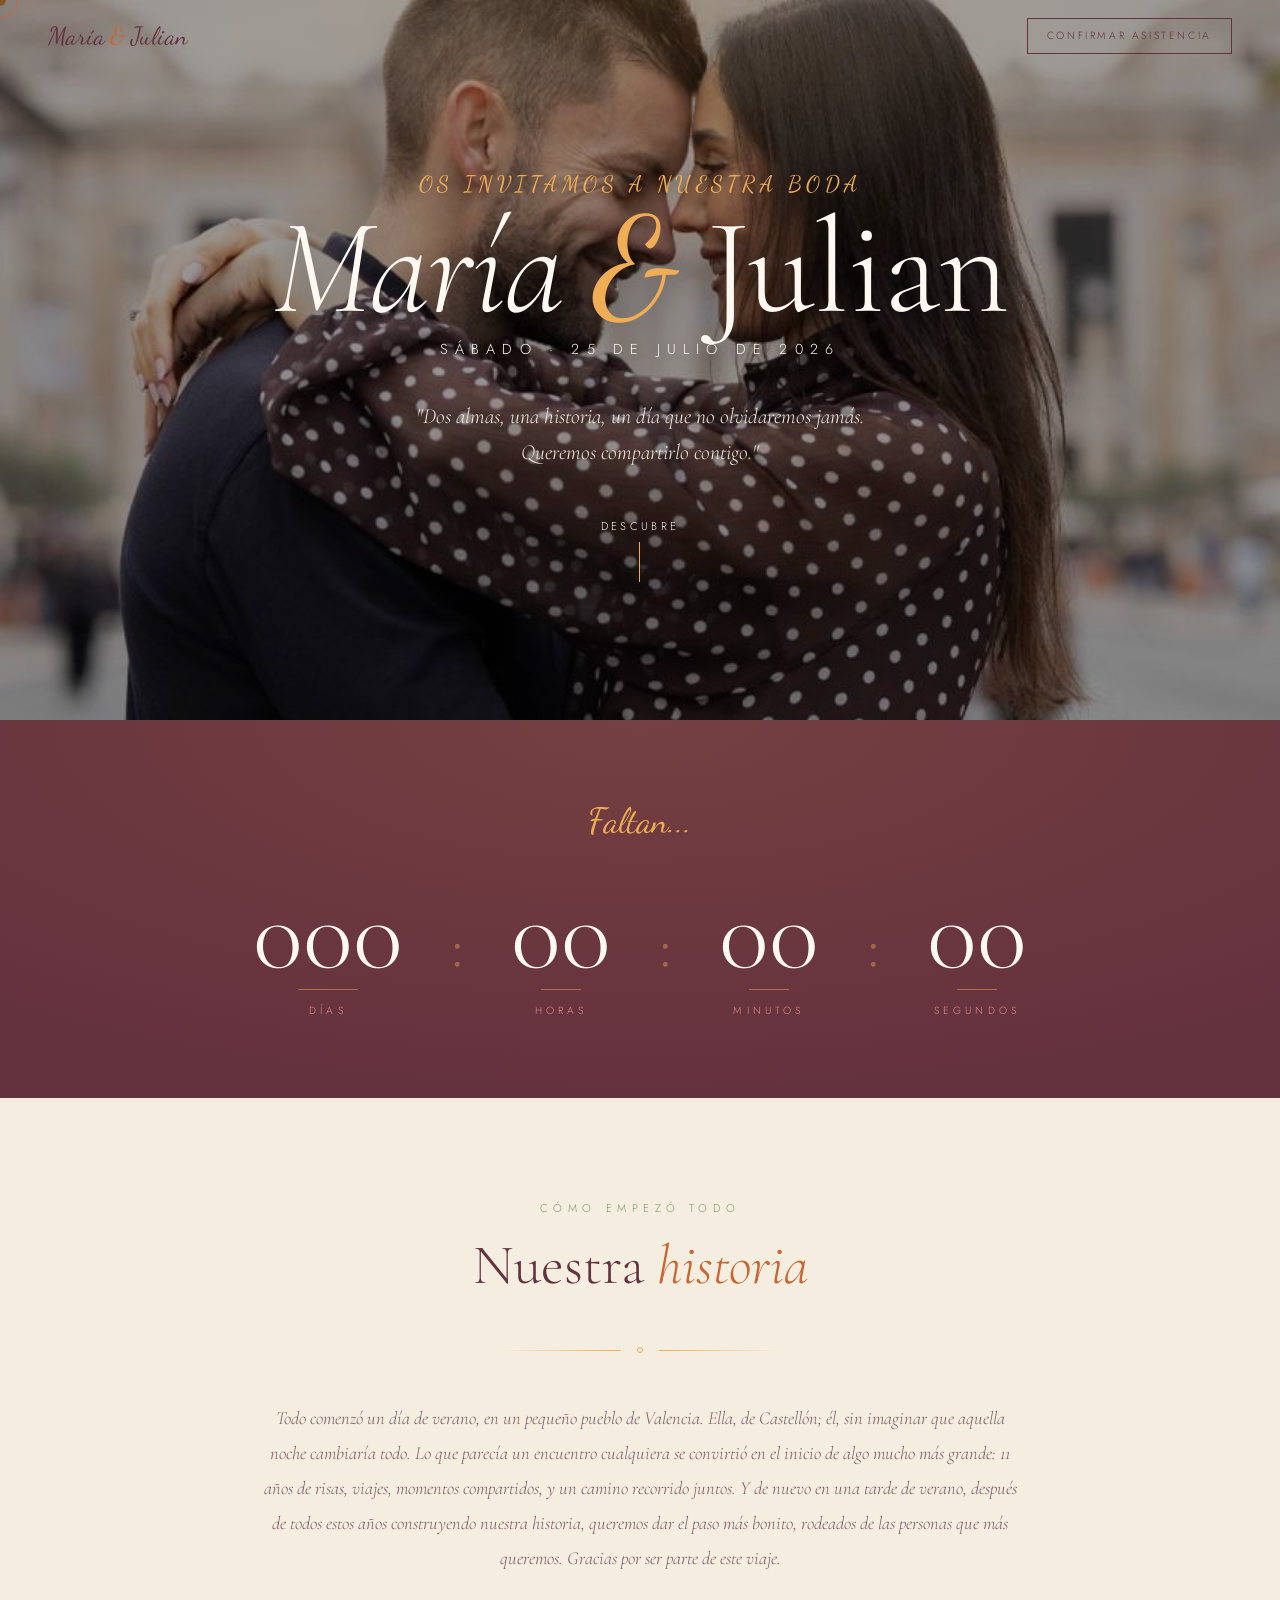
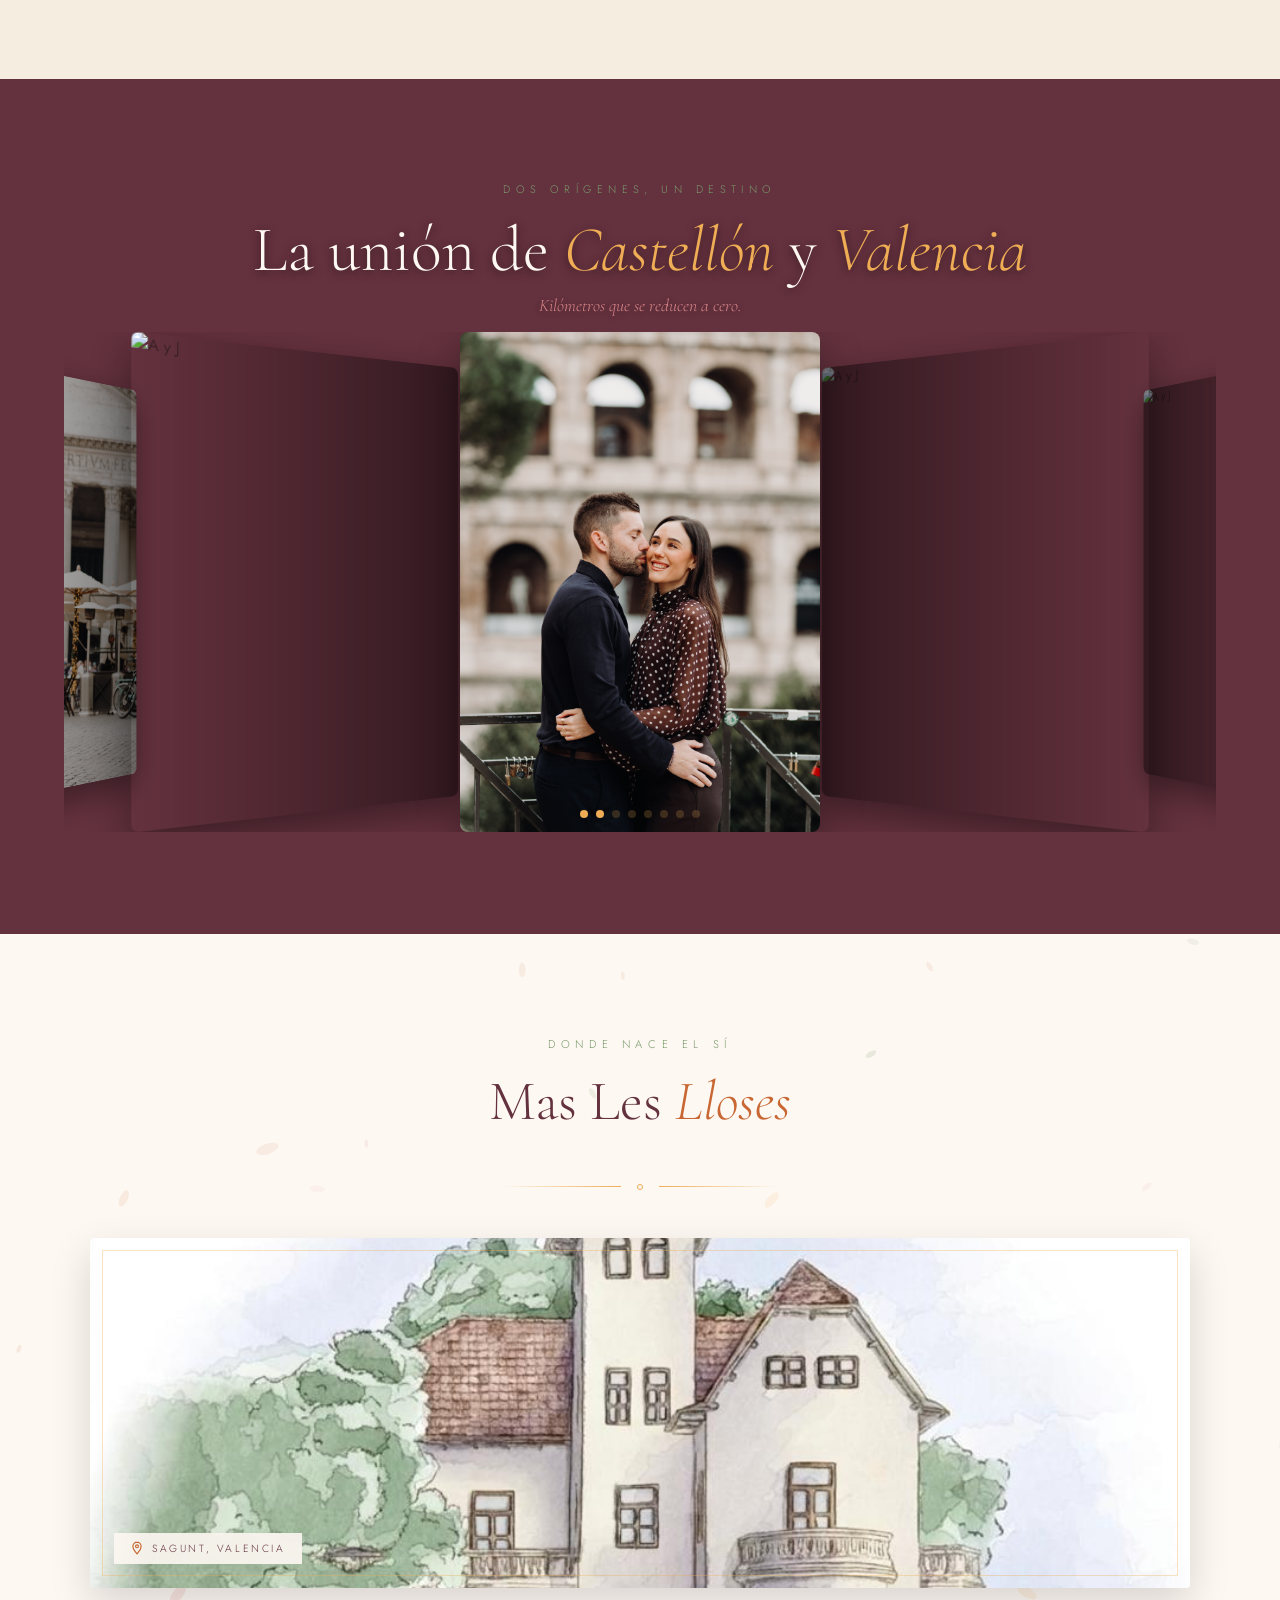
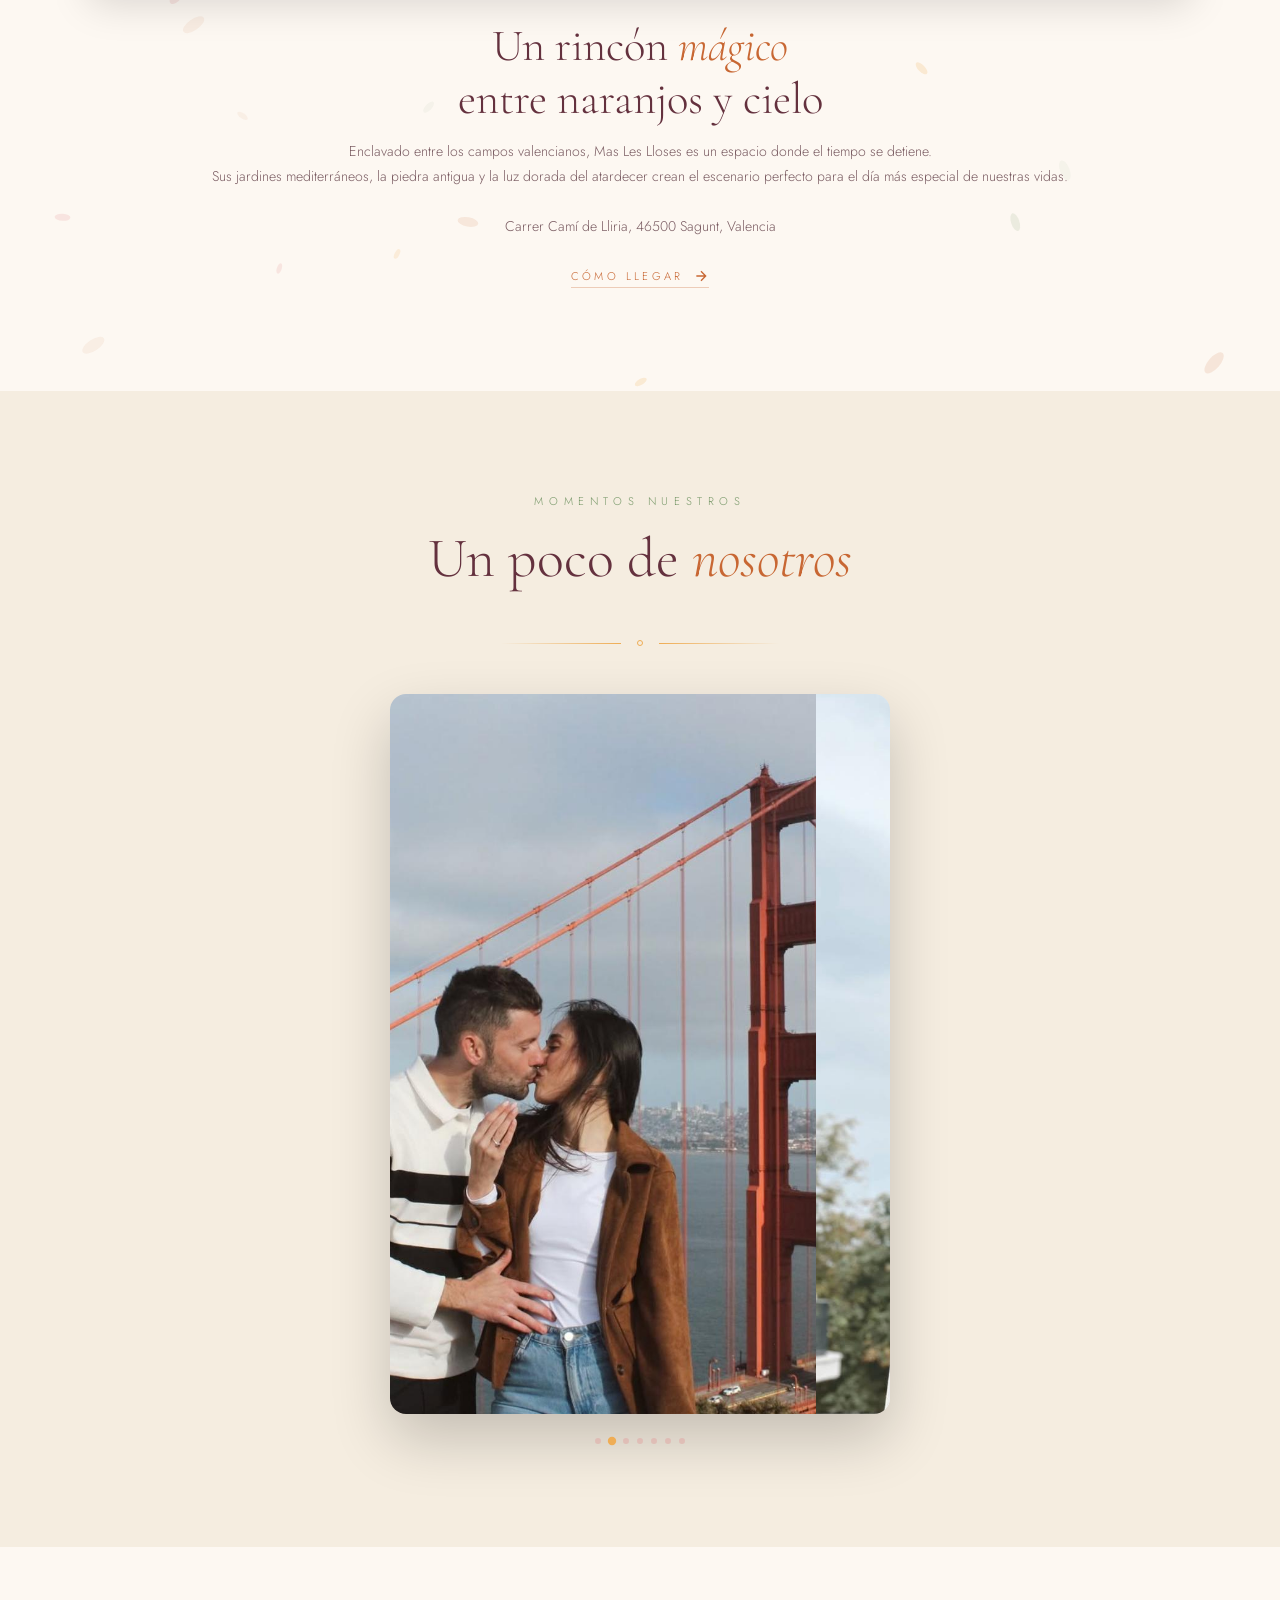
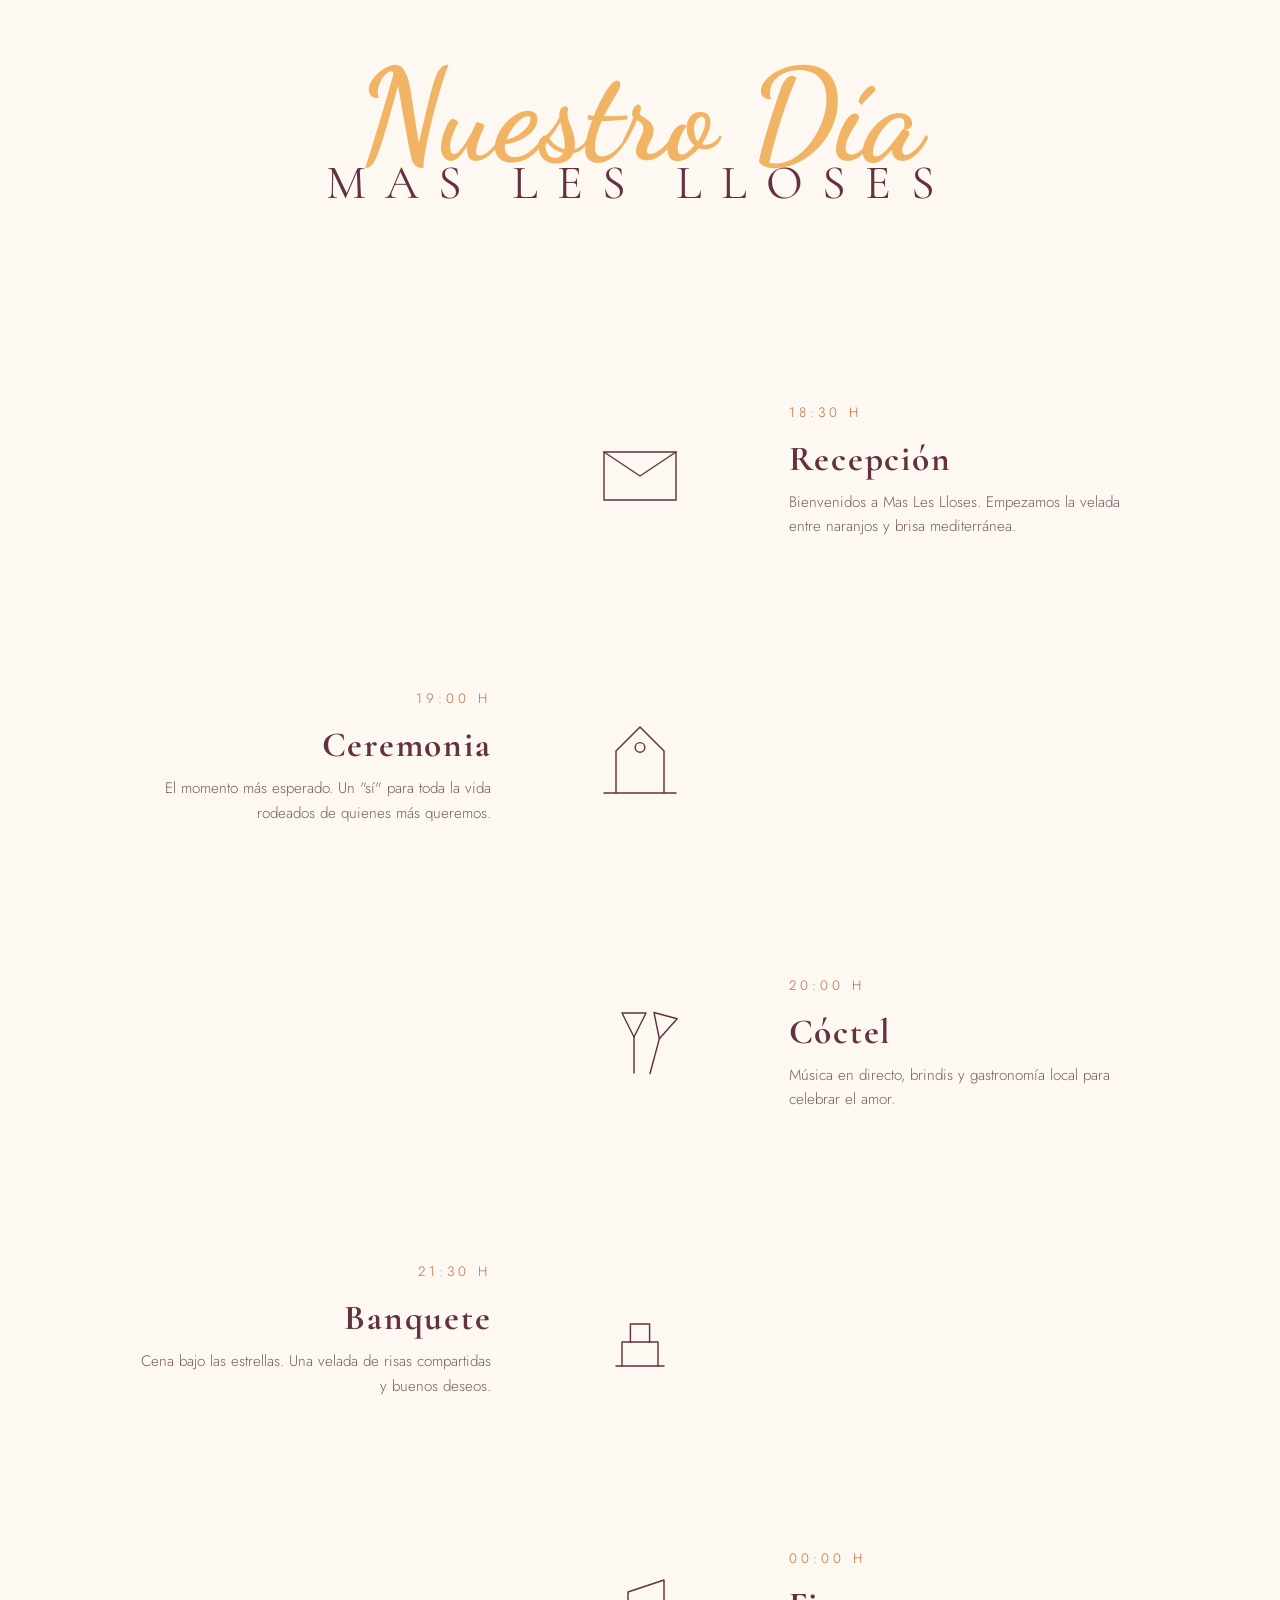
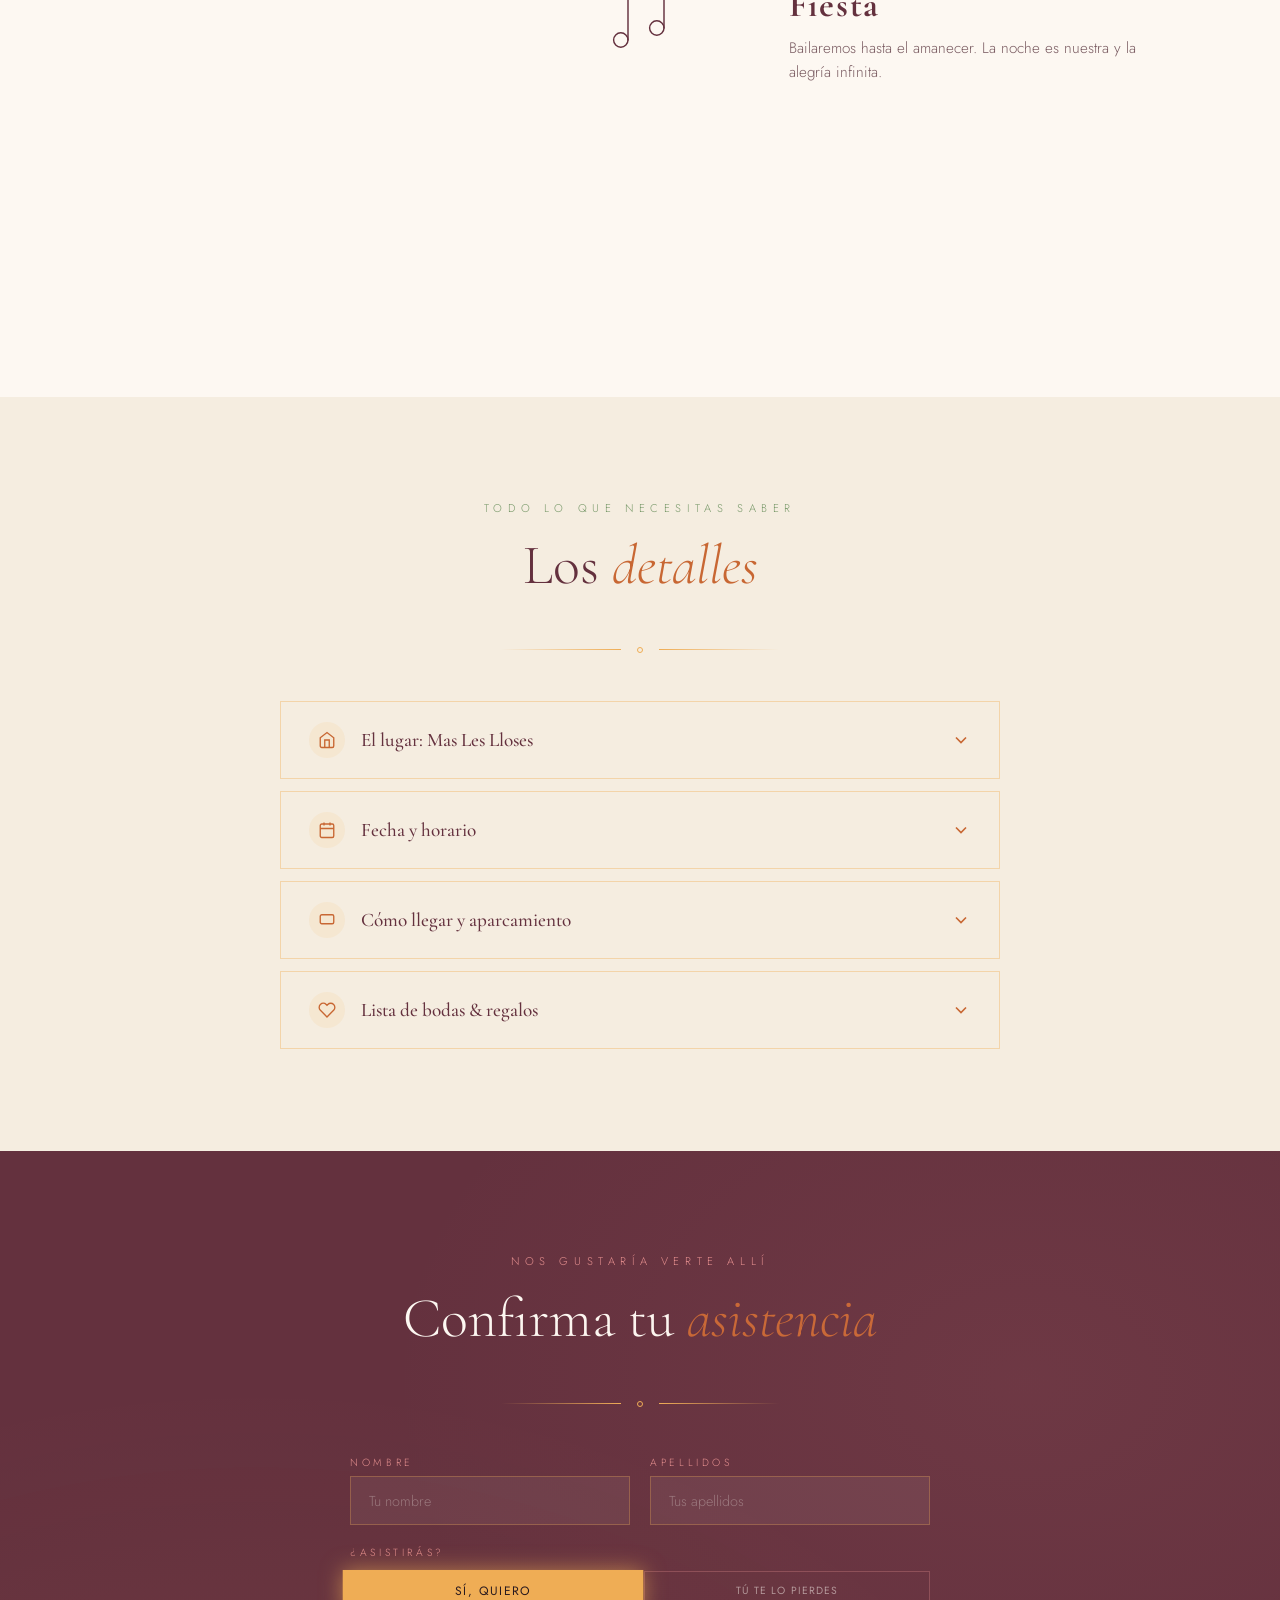
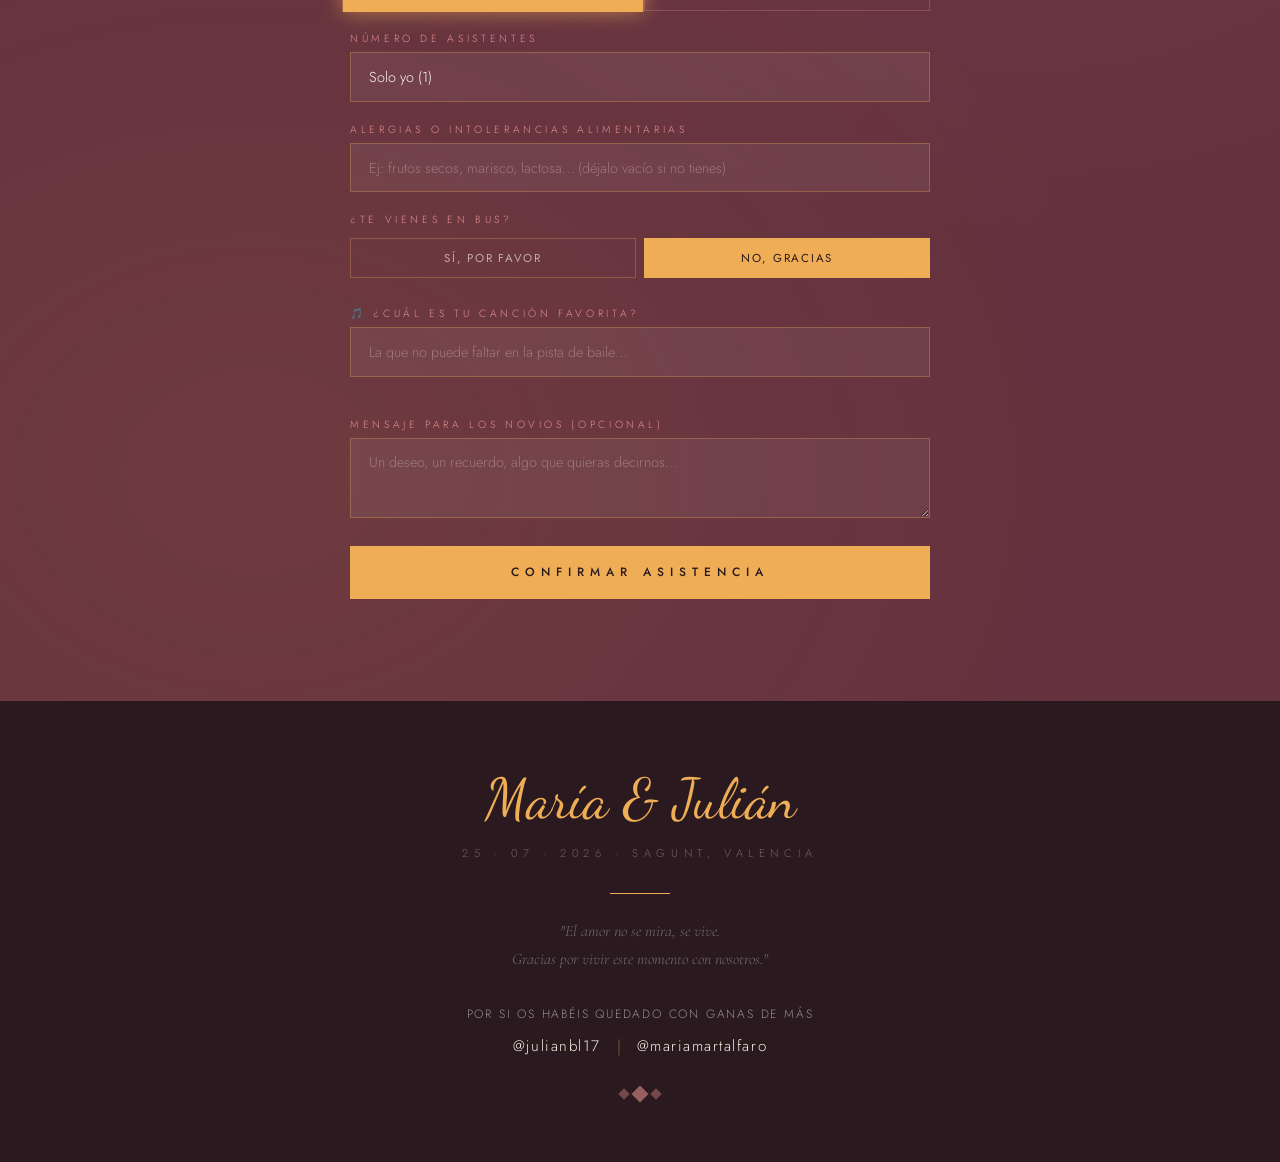
==== commit ba33fb32: "Fix timeline event observer bug" ====
--- a/index.html
+++ b/index.html
@@ -2806,6 +2806,7 @@
             if (e.isIntersecting) e.target.classList.add('in-view');
           });
         }, { threshold: 0.15 });
+        document.querySelectorAll('.event-item').forEach(el => observer.observe(el));
       }
     });
   </script>
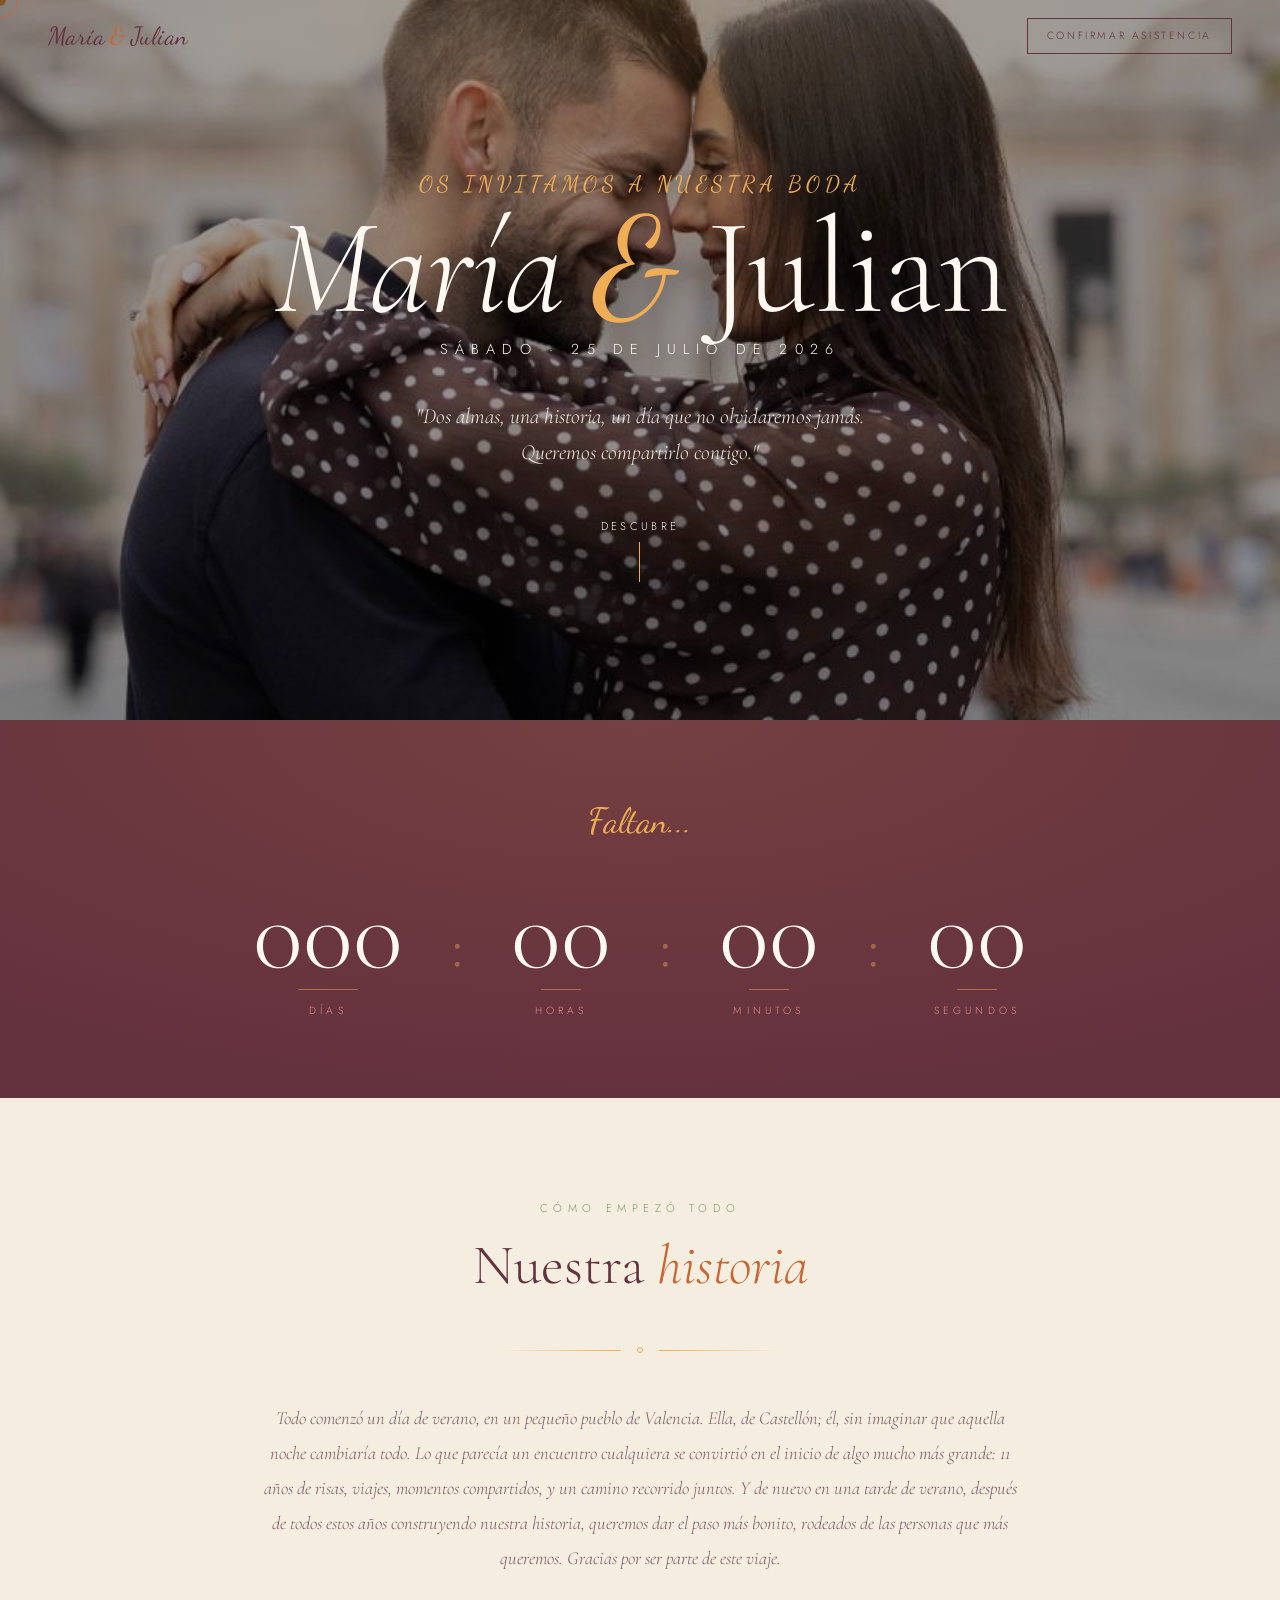
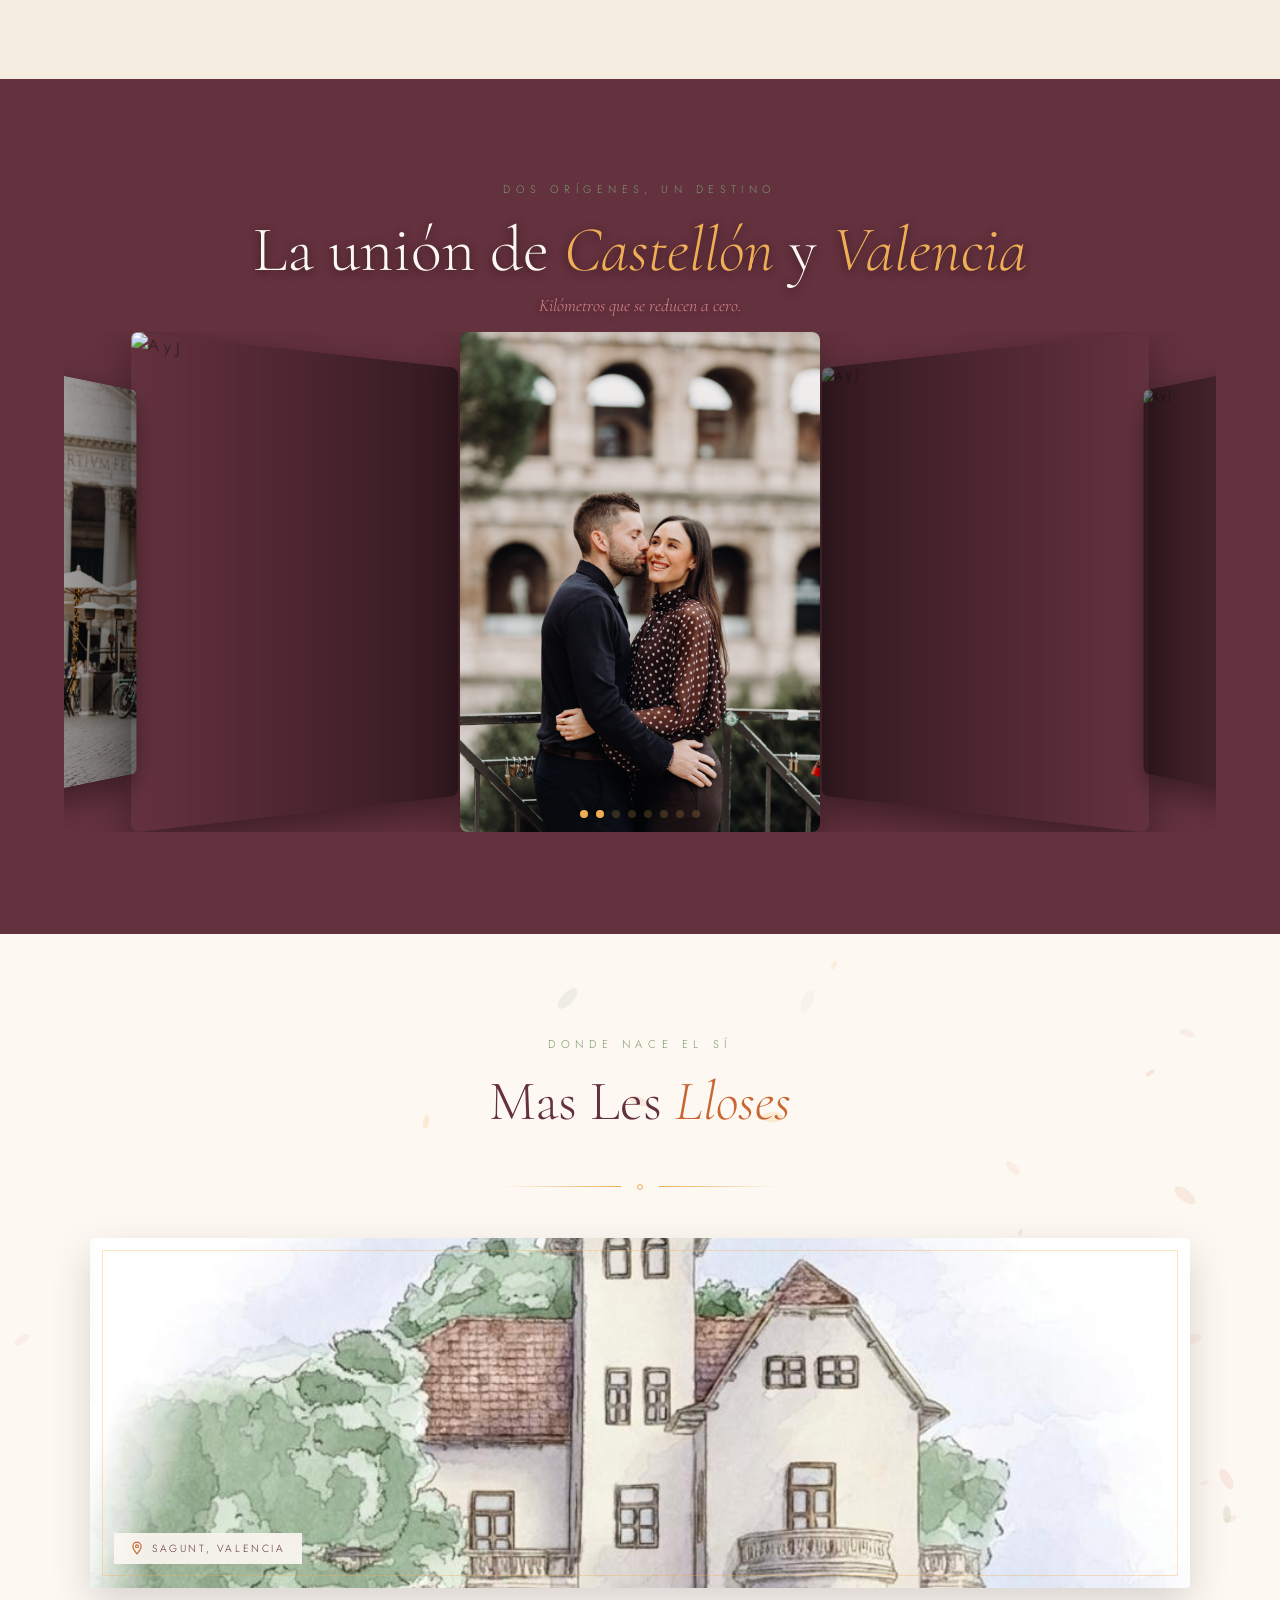
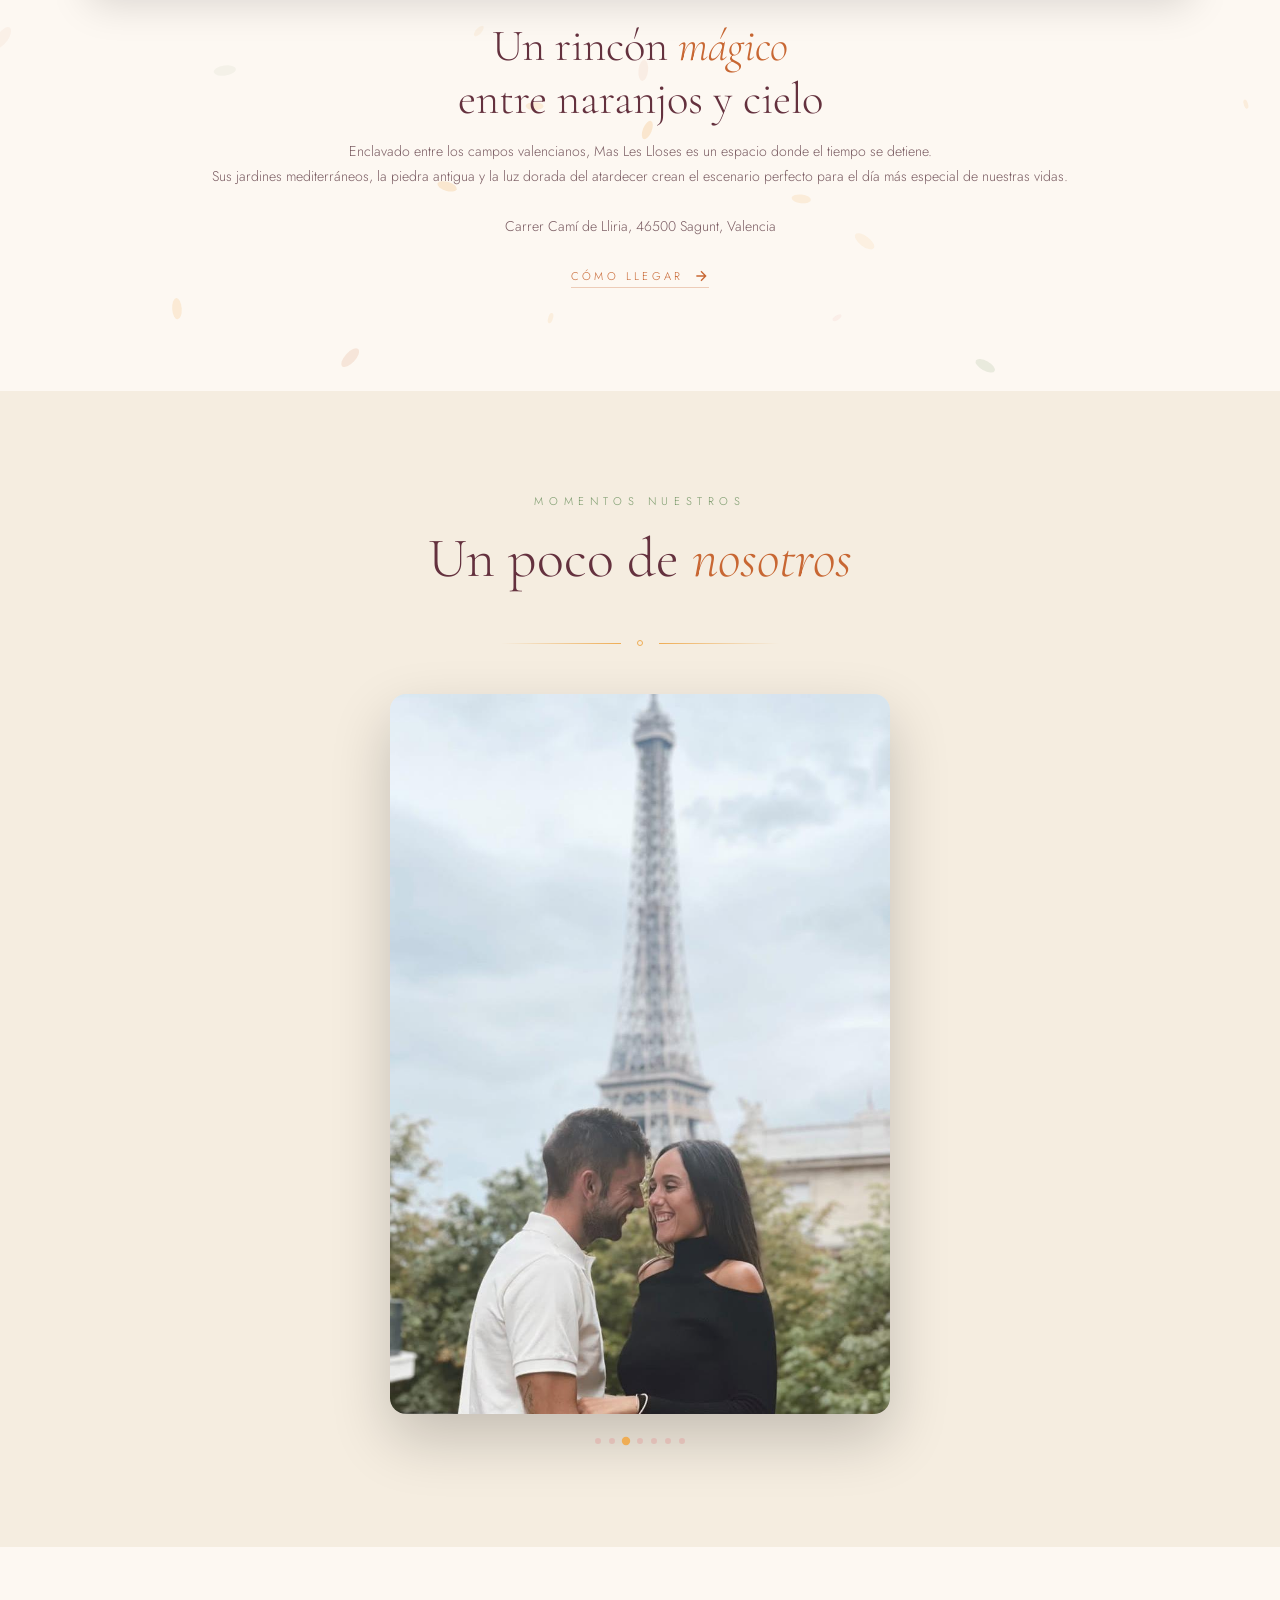
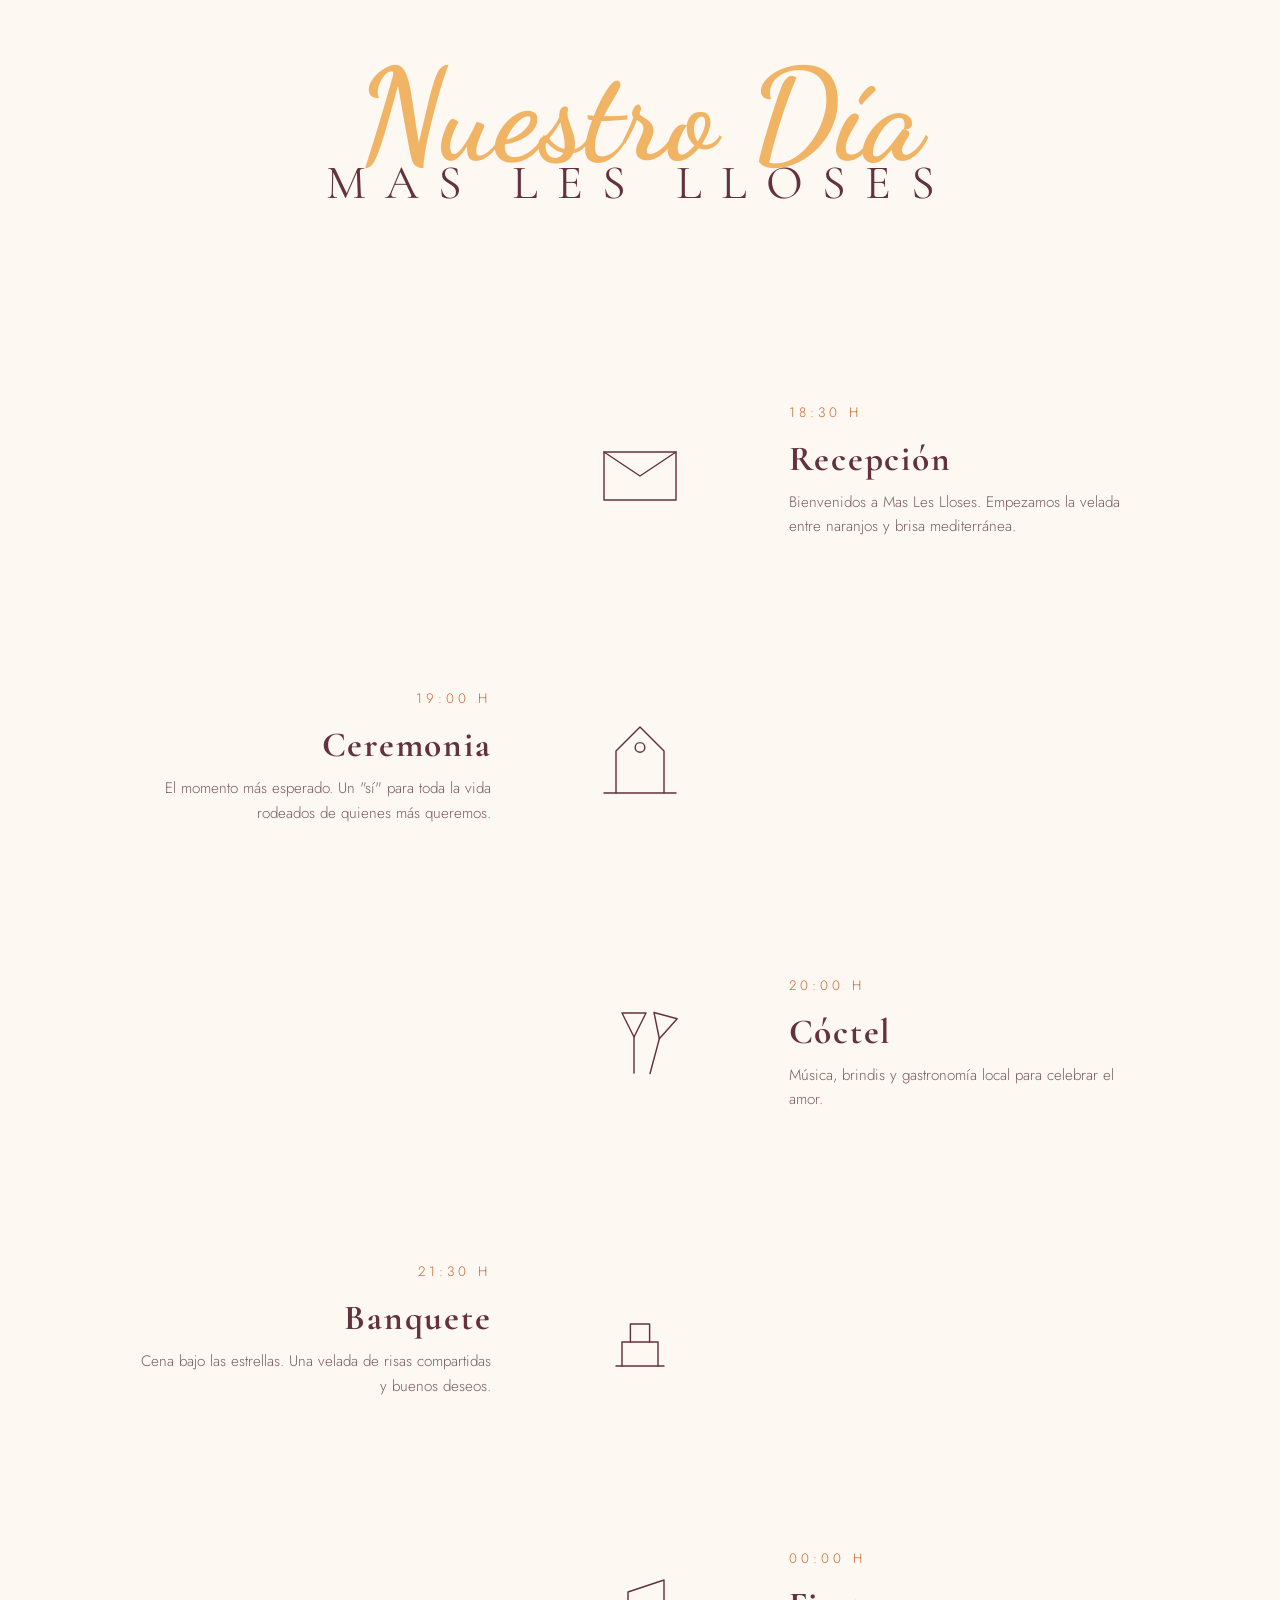
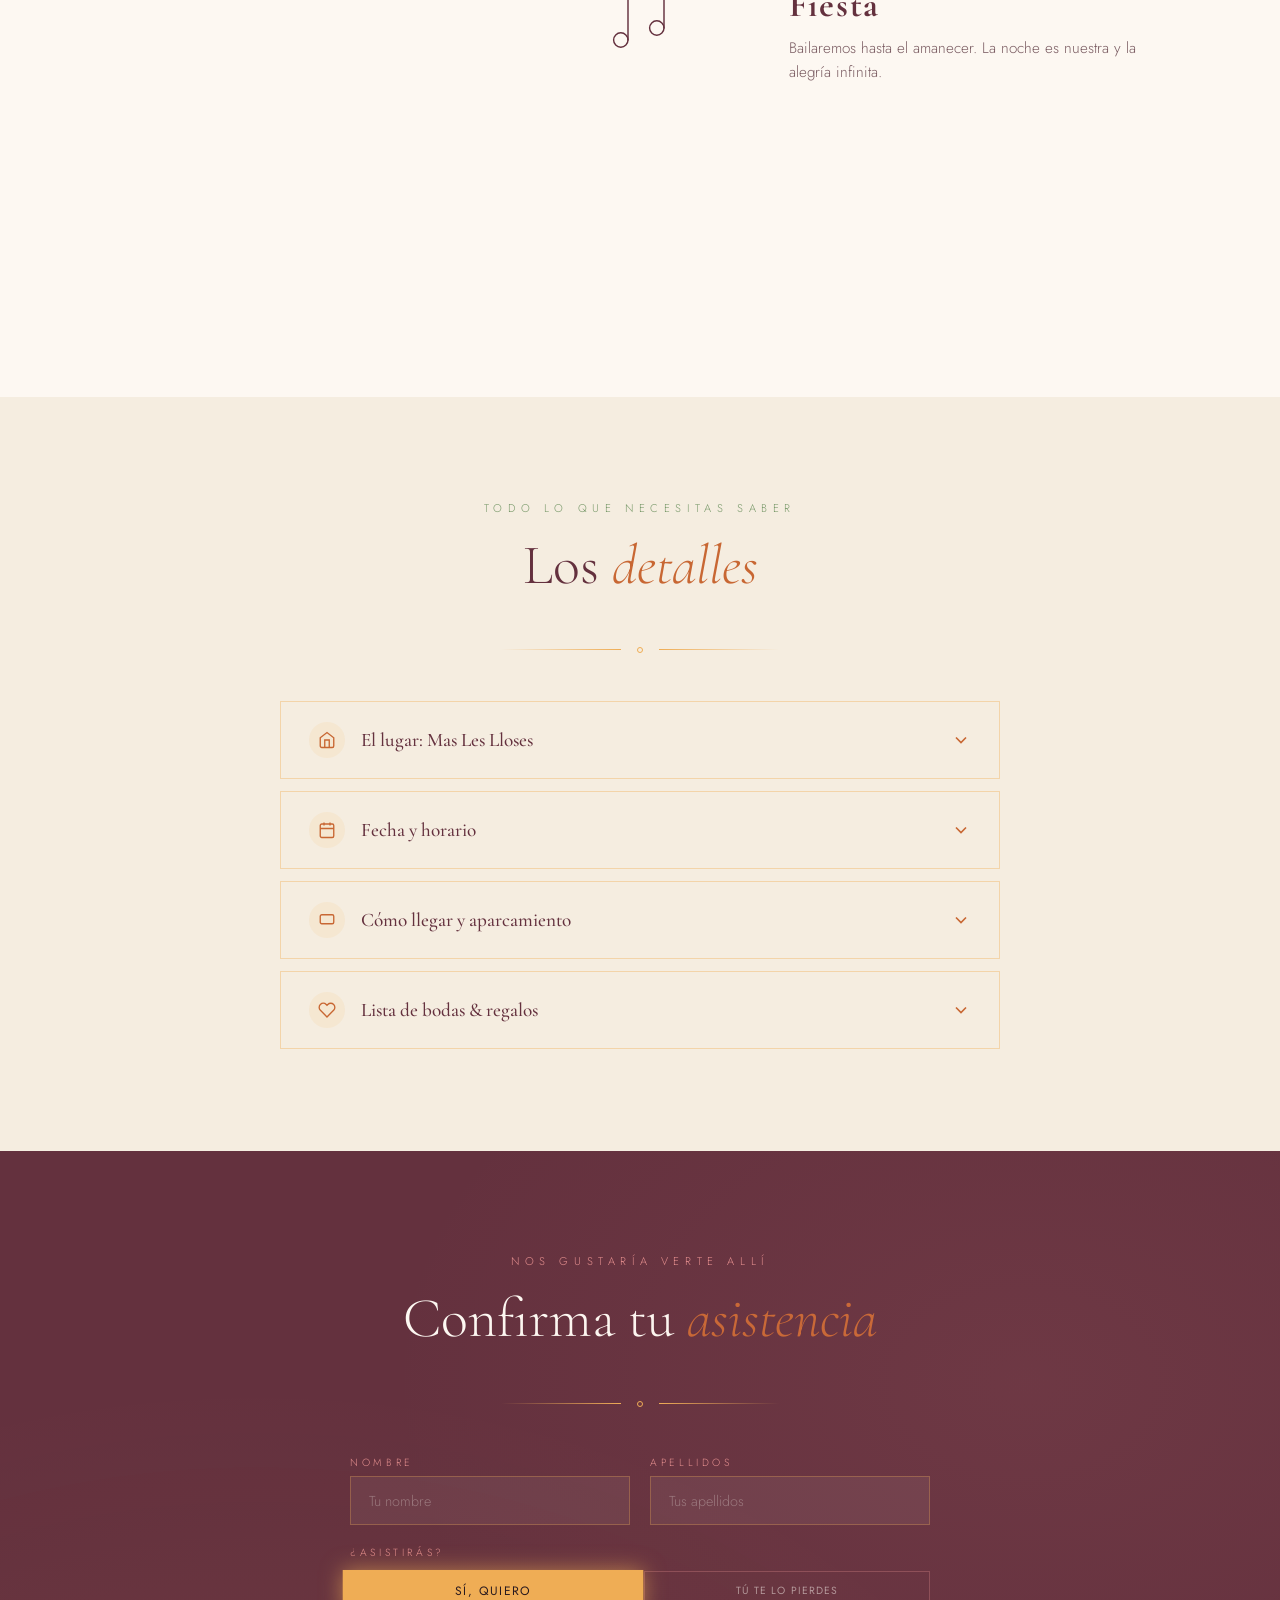
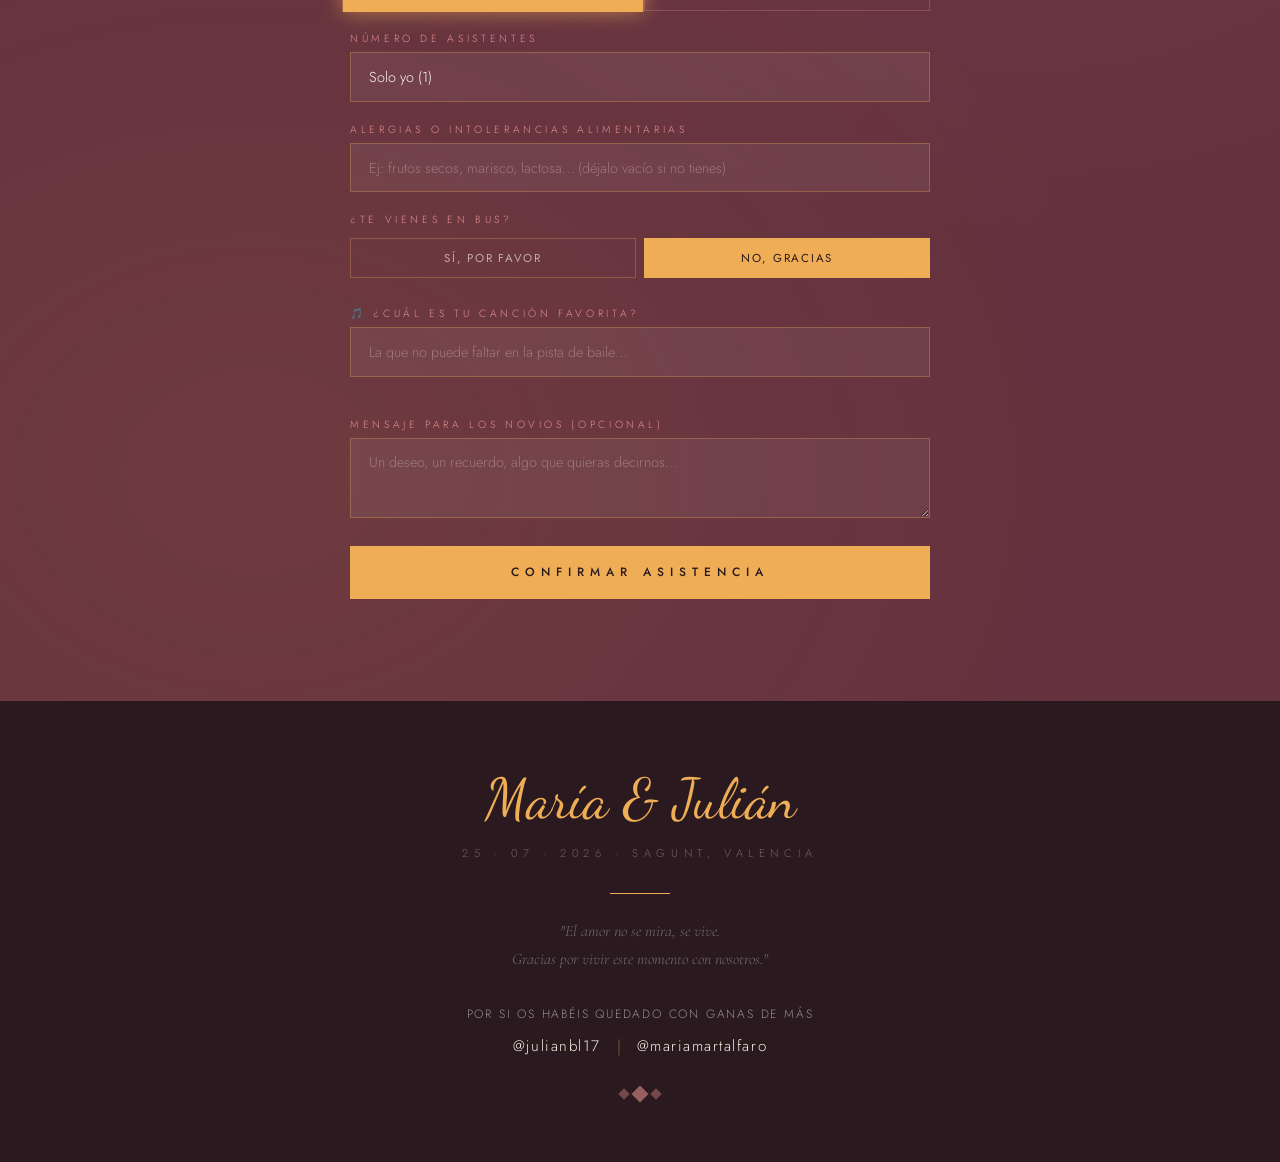
==== commit b39cb7fd: "Update cocktail text" ====
--- a/index.html
+++ b/index.html
@@ -2310,7 +2310,7 @@
         <div class="event-content">
           <span class="time-badge">20:00 H</span>
           <h3 class="event-title">Cóctel</h3>
-          <p class="event-desc">Música en directo, brindis y gastronomía local para celebrar el amor.</p>
+          <p class="event-desc">Música, brindis y gastronomía local para celebrar el amor.</p>
         </div>
         <div class="event-icon-wrapper">
           <div class="watercolor-blob"></div>
